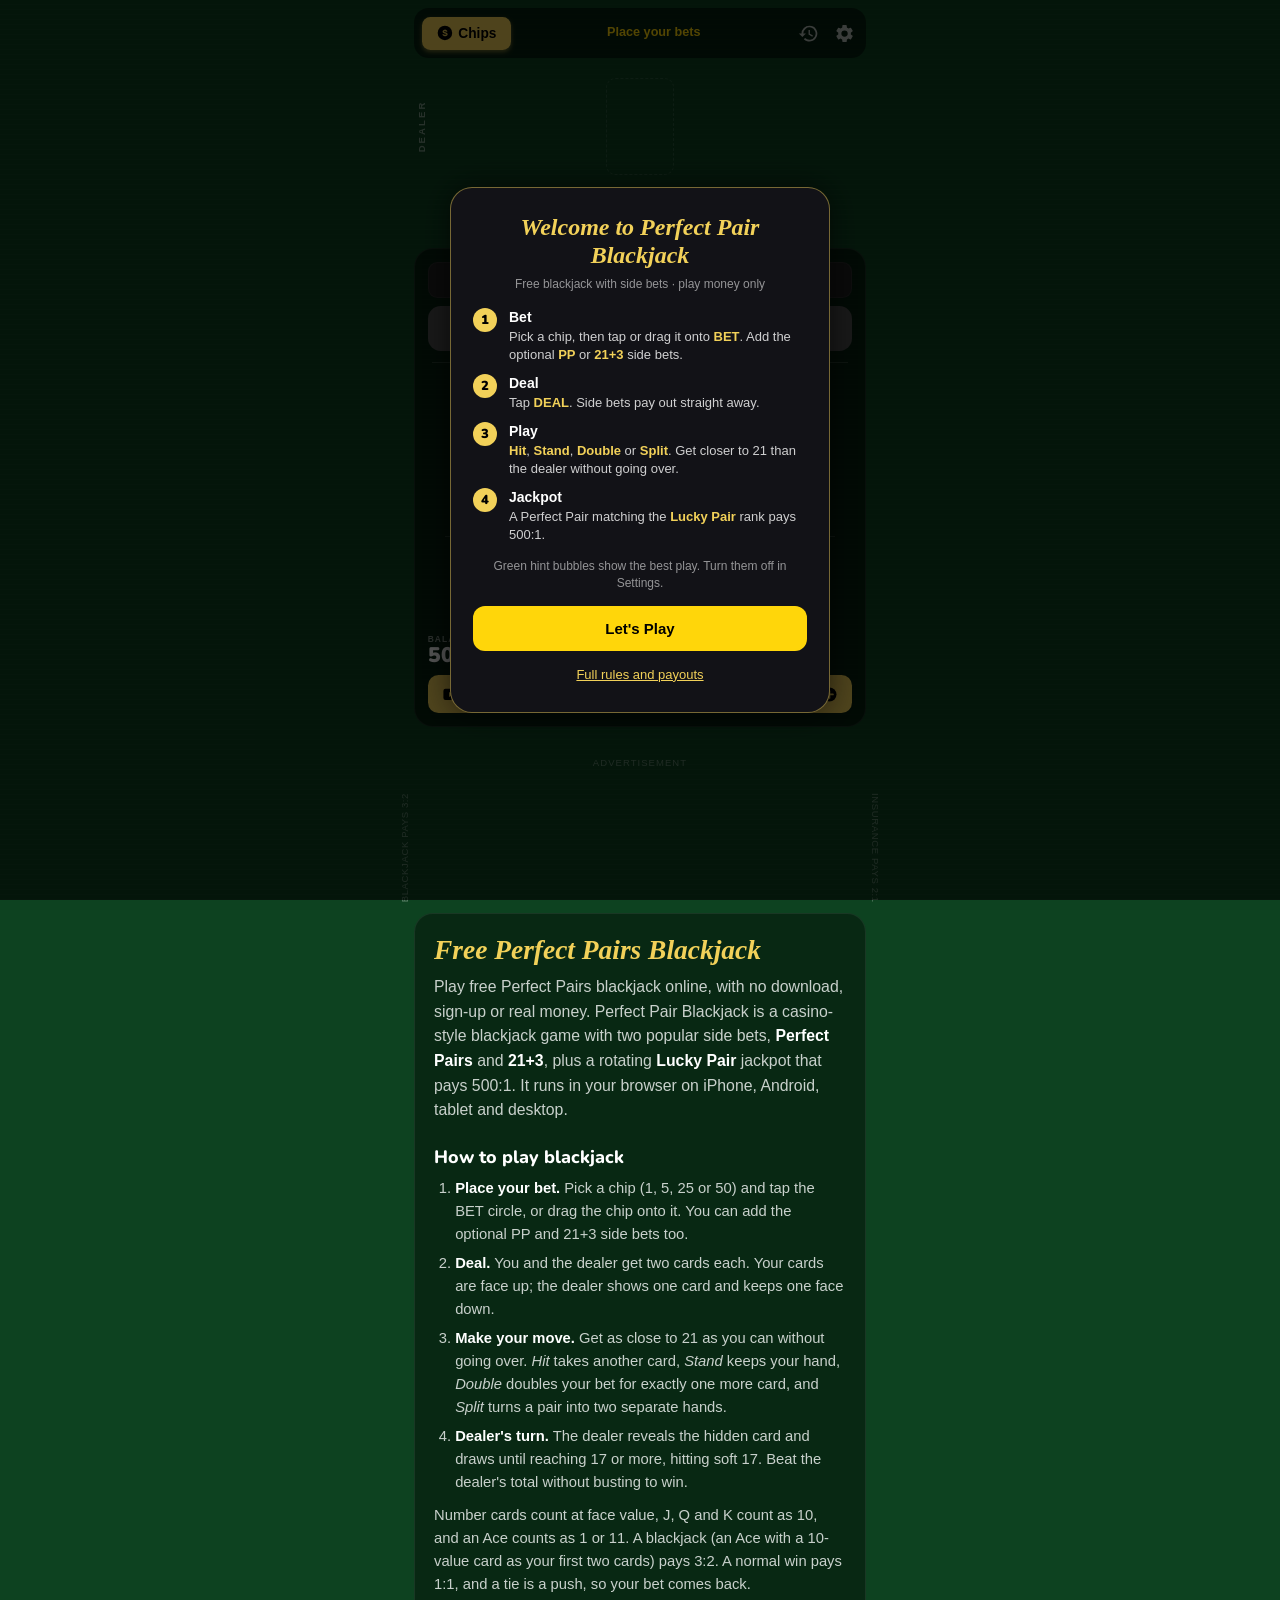
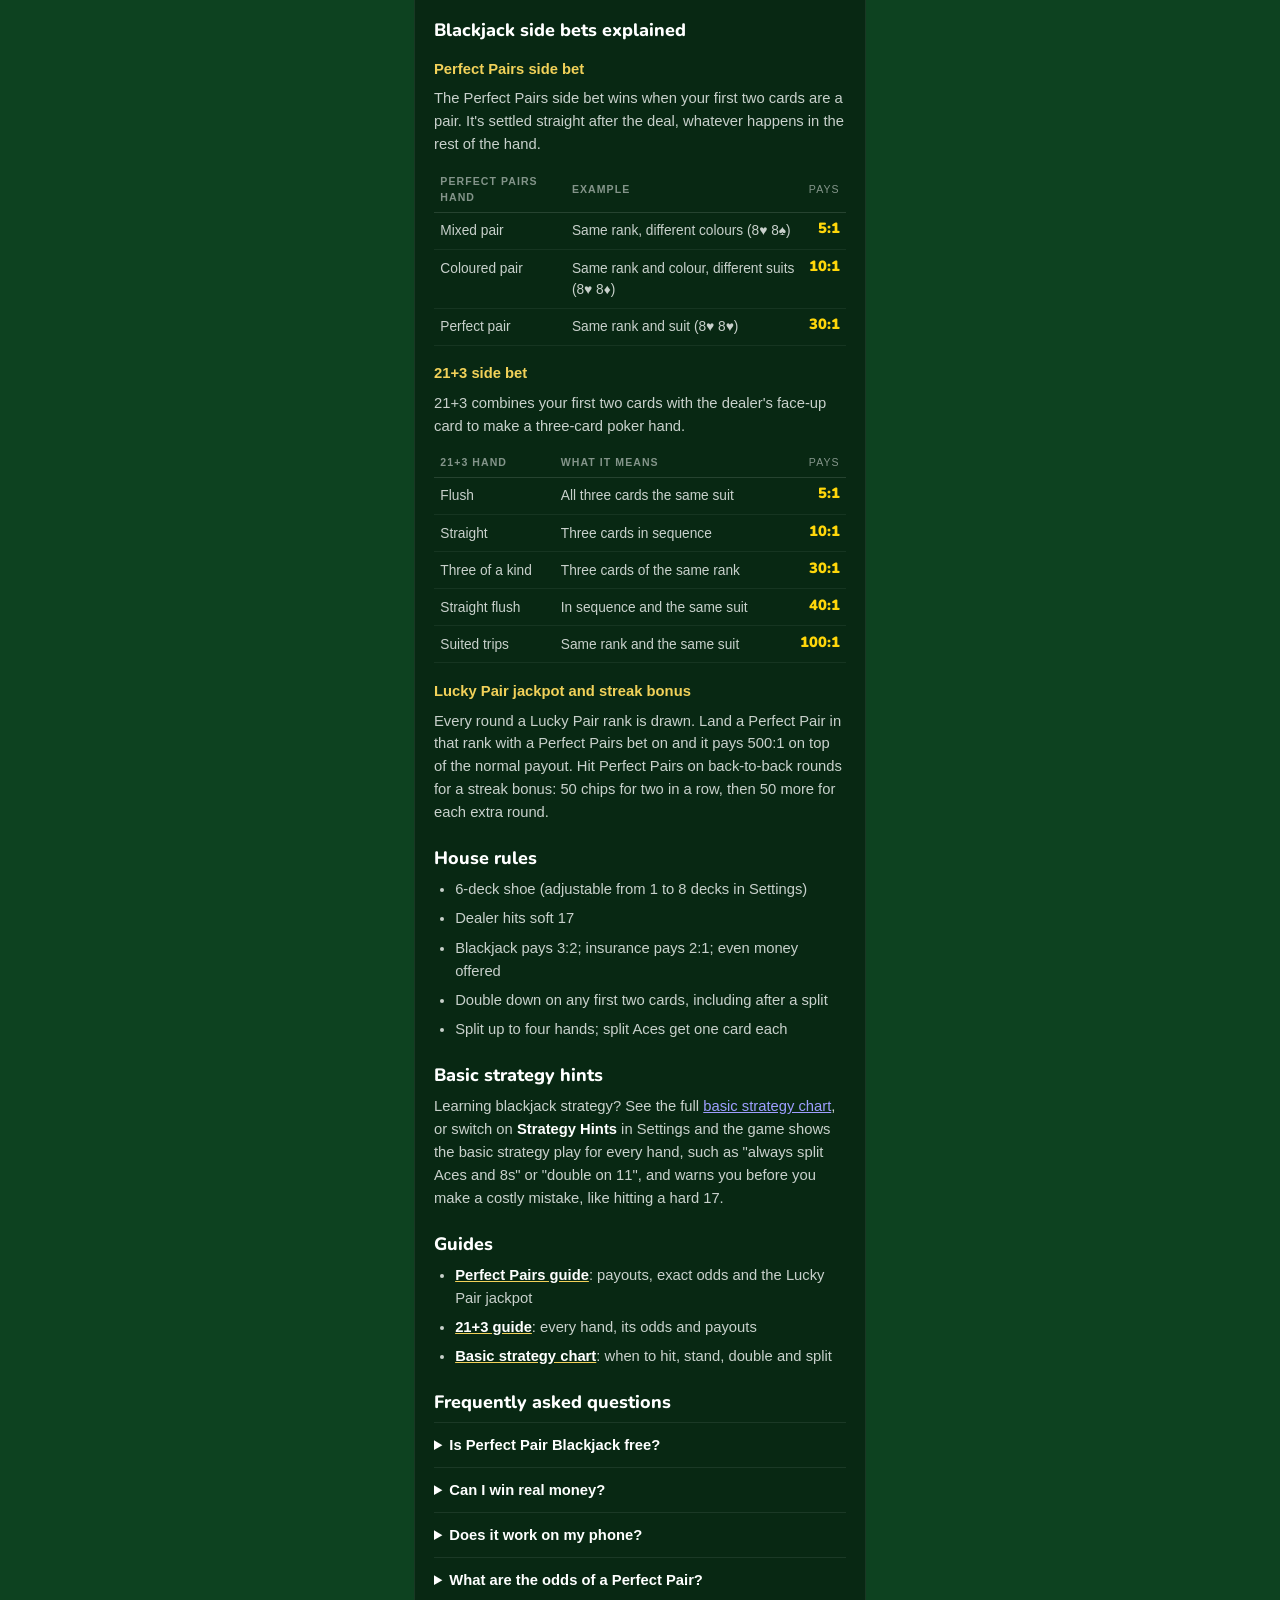
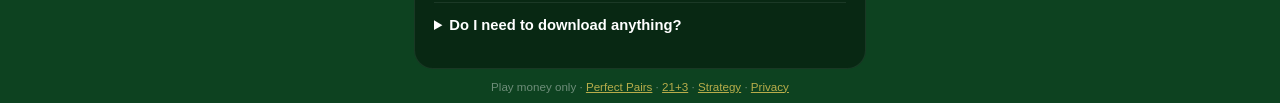
==== index.html @ f8c116d5 "v1.1.0: add Perfect Pairs, 21+3 and Basic Strategy guide pages; link them from the game; align strat" ====
<!doctype html>
<html lang="en-GB">
<head>
<meta charset="utf-8">
<meta name="viewport" content="width=device-width, initial-scale=1, viewport-fit=cover">
<meta name="description" content="Play free Perfect Pairs blackjack online with 21+3 side bets and a 500:1 Lucky Pair jackpot. No download or sign-up. Works on phone, tablet and desktop. Play money only.">
<!-- Google AdSense -->
<script async src="https://pagead2.googlesyndication.com/pagead/js/adsbygoogle.js?client=ca-pub-8138187958283309"
     crossorigin="anonymous"></script>
<link rel="canonical" href="https://ppblackjack.co.uk/">
<meta name="theme-color" content="#0d4220">
<link rel="icon" type="image/png" sizes="32x32" href="assets/AppIcon-32.png">
<link rel="icon" type="image/png" sizes="16x16" href="assets/AppIcon-16.png">
<link rel="apple-touch-icon" href="assets/AppIcon-180.png">
<link rel="manifest" href="manifest.webmanifest">
<meta name="apple-mobile-web-app-capable" content="yes">
<meta name="apple-mobile-web-app-status-bar-style" content="black-translucent">
<meta name="apple-mobile-web-app-title" content="Blackjack">
<meta property="og:type" content="website">
<meta property="og:title" content="Free Perfect Pairs Blackjack · Perfect Pair Blackjack">
<meta property="og:description" content="Free blackjack with Perfect Pairs and 21+3 side bets and a 500:1 Lucky Pair jackpot. Play money, no sign-up.">
<meta property="og:image" content="https://ppblackjack.co.uk/assets/share.jpg">
<meta property="og:url" content="https://ppblackjack.co.uk/">
<meta name="twitter:card" content="summary_large_image">
<style>:root{padding-top:env(safe-area-inset-top,0px);padding-bottom:env(safe-area-inset-bottom,0px);box-sizing:border-box}body{margin:0;font-size:14px}[hidden]{display:none!important}</style>
<script type="application/ld+json">
[
 {
  "@context": "https://schema.org",
  "@type": "VideoGame",
  "name": "Perfect Pair Blackjack",
  "url": "https://ppblackjack.co.uk/",
  "description": "Play free Perfect Pairs blackjack online with 21+3 side bets and a 500:1 Lucky Pair jackpot. No download or sign-up. Works on phone, tablet and desktop. Play money only.",
  "genre": [
   "Card game",
   "Casino",
   "Blackjack"
  ],
  "gamePlatform": [
   "Web browser"
  ],
  "applicationCategory": "Game",
  "operatingSystem": "Any",
  "inLanguage": "en-GB",
  "isAccessibleForFree": true,
  "offers": {
   "@type": "Offer",
   "price": "0",
   "priceCurrency": "GBP"
  },
  "author": {
   "@type": "Person",
   "name": "Geovan Inacay"
  },
  "image": "https://ppblackjack.co.uk/assets/share.jpg"
 },
 {
  "@context": "https://schema.org",
  "@type": "FAQPage",
  "mainEntity": [
   {
    "@type": "Question",
    "name": "Is Perfect Pair Blackjack free?",
    "acceptedAnswer": {
     "@type": "Answer",
     "text": "Yes. It's completely free to play. You play with chips that have no cash value, and if you run out you can get more by watching a short ad or with a free top-up."
    }
   },
   {
    "@type": "Question",
    "name": "Can I win real money?",
    "acceptedAnswer": {
     "@type": "Answer",
     "text": "No. This is a play-money game for fun and practice. There is no real-money gambling, no prizes and nothing to buy."
    }
   },
   {
    "@type": "Question",
    "name": "Does it work on my phone?",
    "acceptedAnswer": {
     "@type": "Answer",
     "text": "Yes. The game is built for phones first and scales to fit tablets and computers. On iPhone you can add it to your home screen from Safari's Share menu to play it like an app."
    }
   },
   {
    "@type": "Question",
    "name": "What are the odds of a Perfect Pair?",
    "acceptedAnswer": {
     "@type": "Answer",
     "text": "With a six-deck shoe, about 7% of starting hands are a pair of some kind, and about 1.6% (roughly 1 in 60) are a perfect pair of identical cards. That's why a perfect pair pays 30:1."
    }
   },
   {
    "@type": "Question",
    "name": "Do I need to download anything?",
    "acceptedAnswer": {
     "@type": "Answer",
     "text": "No. The game runs entirely in your web browser, with nothing to install and no account to create. Your chip balance and settings are saved in your browser, so they're still there when you come back."
    }
   }
  ]
 }
]
</script>
<title>Free Perfect Pairs Blackjack Online · 21+3 Side Bets | Perfect Pair Blackjack</title>
<meta name="claude:viewport-fit-sides" content="cover">
<link rel="preconnect" href="https://fonts.googleapis.com">
<link rel="preconnect" href="https://fonts.gstatic.com" crossorigin>
<link rel="stylesheet" href="https://fonts.googleapis.com/css2?family=Nunito:wght@600;700;800;900&display=swap">
<style>
/* Layout: one phone-width column on green felt — HUD, dealer, table centre, player hands, actions, bottom betting panel. Single dark casino look, ported from the SwiftUI app. */
:root{
  color-scheme: dark;
  --felt:#0d4220; --felt-line:rgba(255,255,255,.022);
  --gold:#bf9426; --gold-hi:#f2d159; --yellow:#ffd60a;
  --ink:#ffffff; --ink-2:rgba(255,255,255,.7); --ink-3:rgba(255,255,255,.45); --ink-4:rgba(255,255,255,.28);
  --panel:rgba(0,0,0,.52); --hud:rgba(0,0,0,.5); --sheet:#0f1f14; --modal:#121214;
  --win:#33cc33; --win-2:#1ab34d; --lose:#ff3b30; --push:#ff9500; --cyan:#32d1f0; --orange:#ff9500;
  --card-red:#d91a1a; --card-black:#141414;
  --font-ui: -apple-system, BlinkMacSystemFont, "Segoe UI", Roboto, "Helvetica Neue", Arial, sans-serif;
  --font-round: ui-rounded, "SF Pro Rounded", "Nunito", -apple-system, system-ui, sans-serif;
  --font-title: Georgia, "Times New Roman", serif;
}
html,body{height:100%}
body{background:var(--felt);color:var(--ink);font-family:var(--font-ui);overflow-x:hidden;-webkit-tap-highlight-color:transparent;user-select:none;-webkit-user-select:none}
body::before{content:"";position:fixed;inset:0;pointer-events:none;
  background:repeating-linear-gradient(to bottom,transparent 0 4.2px,var(--felt-line) 4.2px 5px)}
button{font:inherit;color:inherit;background:none;border:0;padding:0;cursor:pointer}
button:focus-visible,[tabindex]:focus-visible{outline:2px solid var(--gold-hi);outline-offset:2px}
svg{display:block}
.rotate-hint{display:none}
@media (orientation: landscape) and (max-height: 500px) and (pointer: coarse){
  .rotate-hint{display:flex;position:fixed;inset:0;z-index:90;align-items:center;justify-content:center;flex-direction:column;gap:12px;background:var(--felt);color:var(--gold-hi);font:800 18px/1.3 var(--font-round);text-align:center;padding:24px}
  .rotate-hint small{font:500 13px/1.4 var(--font-ui);color:rgba(255,255,255,.6)}
}
.no-anim *,.no-anim *::before,.no-anim *::after{transition-duration:0s!important;animation-duration:0s!important;animation-delay:0s!important}
@media (prefers-reduced-motion: reduce){*,*::before,*::after{animation-duration:.01ms!important;transition-duration:.01ms!important}}

#app{position:relative;max-width:460px;min-height:100%;width:100%;box-sizing:border-box;margin:0 auto;display:flex;flex-direction:column;
  padding-left:max(16px,env(safe-area-inset-left,0px));padding-right:max(16px,env(safe-area-inset-right,0px));padding-block:8px 10px;box-sizing:border-box}

/* table watermark + rule text */
.watermark{text-align:center;pointer-events:none;transition:opacity .25s}
@container (max-height: 74px){.watermark{opacity:0}}
.watermark .t1{font:italic 700 26px/1.1 var(--font-title);letter-spacing:1.5px;
  background:linear-gradient(90deg,rgba(191,148,38,.6),rgba(242,209,89,.45),rgba(191,148,38,.6));-webkit-background-clip:text;background-clip:text;color:transparent}
.watermark .t2{font-size:11px;font-weight:600;letter-spacing:5px;color:rgba(191,148,38,.38);margin-top:3px}
.ruletext{position:absolute;top:24%;writing-mode:vertical-rl;font-size:9px;font-weight:300;letter-spacing:.6px;color:rgba(255,255,255,.35);white-space:nowrap;pointer-events:none;z-index:0}
.ruletext.l{left:2px;transform:rotate(180deg)}
.ruletext.r{right:2px}
.layer{position:relative;z-index:1}

/* HUD */
.hud{display:flex;align-items:center;gap:8px;padding:8px;border-radius:14px;background:var(--hud)}
.chipsbtn{display:flex;align-items:center;gap:5px;font-size:13px;font-weight:700;color:#000;padding:8px 14px;border-radius:8px;background:var(--gold-hi);box-shadow:0 2px 4px rgba(242,209,89,.45)}
.hud .msg{flex:1;text-align:center;font-size:12px;font-weight:600;color:var(--yellow);line-height:1.25;max-height:2.5em;overflow:hidden}
.iconbtn{color:var(--ink-2);padding:2px}
.hud .icons{display:flex;gap:10px}

/* hands + cards */
.vlabel{width:14px;flex:none;display:flex;align-items:center;justify-content:center}
.vlabel span{display:block;transform:rotate(-90deg);font-size:9px;font-weight:700;letter-spacing:2px;color:var(--ink-3);white-space:nowrap}
.dealer{display:flex;align-items:center;gap:6px;margin-top:6px;min-height:118px}
#dealer{flex:1;min-width:0;display:flex;justify-content:center;margin-right:20px}
.placeholder{width:62px;height:90px;border-radius:9px;border:1.5px dashed rgba(255,255,255,.12)}
.handview{display:flex;flex-direction:column;align-items:center;gap:6px}
.cards{position:relative;transition:width .3s}
.card{position:absolute;top:0;animation:dealIn .6s cubic-bezier(.22,.7,.25,1) both;transition:left .3s}
/* cards fly in face-down from the shoe (top right), then turn over */
@keyframes dealIn{from{transform:translate(160px,var(--dy,-90px)) rotate(-14deg) scale(.72);opacity:0}60%{opacity:1}to{transform:none;opacity:1}}
.card .inner{position:relative;width:100%;height:100%;-webkit-transform-style:preserve-3d;transform-style:preserve-3d;transform:perspective(700px) rotateY(0deg)}
.card.up .inner{transform:perspective(700px) rotateY(180deg)}
.card.flipping .inner{animation:cardTurn .9s cubic-bezier(.45,.05,.35,1) both}
.card.flipping{z-index:50!important}
.card.nodeal{animation:none}
@keyframes cardTurn{0%{transform:perspective(700px) rotateY(0deg) scale(1) translateY(0)}18%{transform:perspective(700px) rotateY(0deg) scale(1.1) translateY(-8px)}55%{transform:perspective(700px) rotateY(95deg) scale(1.14) translateY(-10px)}85%{transform:perspective(700px) rotateY(180deg) scale(1.05) translateY(-3px)}100%{transform:perspective(700px) rotateY(180deg) scale(1) translateY(0)}}
.card.flipping .face{box-shadow:4px 10px 16px rgba(0,0,0,.45)}
.face{position:absolute;inset:0;border-radius:9px;backface-visibility:hidden;-webkit-backface-visibility:hidden;box-shadow:2px 3px 5px rgba(0,0,0,.35)}
.cback{background:linear-gradient(135deg,#8c1414,#590a0a);overflow:hidden}
.cback::before{content:"";position:absolute;inset:5px;border-radius:7px;border:1.5px solid rgba(255,255,255,.25);
  background-image:url("data:image/svg+xml,%3Csvg xmlns='http://www.w3.org/2000/svg' width='12' height='14'%3E%3Cpath d='M6 2l3 5-3 5-3-5z' fill='white' fill-opacity='.12'/%3E%3C/svg%3E")}
.cback::after{content:"♠";position:absolute;inset:0;display:flex;align-items:center;justify-content:center;color:rgba(255,255,255,.45);font-size:calc(var(--cw)*.36)}
.front{background:#fff;border:.8px solid #bfbfbf;transform:rotateY(180deg);box-sizing:border-box}
.front.red{color:var(--card-red)} .front.black{color:var(--card-black)}
.corner{position:absolute;display:flex;flex-direction:column;align-items:center;line-height:.95}
.corner.tl{left:5px;top:4px} .corner.br{right:5px;bottom:4px;transform:rotate(180deg)}
.corner .r{font:800 max(calc(var(--cw)*.26),10px)/1 var(--font-round)}
.corner .s{font-size:max(calc(var(--cw)*.19),8px)}
.pip{position:absolute;inset:0;display:flex;align-items:center;justify-content:center;font-size:max(calc(var(--cw)*.40),16px)}
.valpill{display:flex;align-items:center;gap:4px;padding:3px 8px;border-radius:99px;background:rgba(0,0,0,.45);border:1.5px solid transparent;min-height:18px}
.valpill.active{background:rgba(255,214,10,.25);border-color:rgba(255,214,10,.8)}
.valpill .v{font:800 14px/1 var(--font-round)} .valpill .v.bust{color:var(--lose)}
.valpill .soft{font-size:10px;color:rgba(255,255,255,.65)} .valpill .bj{font-size:11px;font-weight:900;color:var(--yellow)}
.badge{font:900 13px/1 var(--font-round);padding:4px 10px;border-radius:6px;color:#fff;animation:pop .3s ease-out both}
@keyframes pop{from{transform:scale(.4);opacity:0}to{transform:none;opacity:1}}
.badge.blackjack{background:var(--yellow);box-shadow:0 0 6px rgba(255,214,10,.6)}
.badge.win{background:var(--win);box-shadow:0 0 6px rgba(51,204,51,.6)}
.badge.push{background:var(--push);box-shadow:0 0 6px rgba(255,149,0,.6)}
.badge.lose,.badge.bust{background:var(--lose);box-shadow:0 0 6px rgba(255,59,48,.6)}
.badge.surrendered{background:#8e8e93}

.spacer{flex:1 1 12px;min-height:12px;container-type:size;display:flex;align-items:center;justify-content:center;overflow:hidden;position:relative;z-index:0}
body:not([data-phase=betting]) .tray,body:not([data-phase=betting]) .bonus{display:none}
.banner-wrap{display:flex;justify-content:center;min-height:0}
.banner{font-size:13px;font-weight:700;color:var(--yellow);padding:6px 14px;border-radius:99px;background:rgba(0,0,0,.6);border:1px solid rgba(255,214,10,.5);animation:pop .35s ease-out both;margin-bottom:4px;text-align:center}
.lucky{align-self:center;display:flex;align-items:center;gap:8px;padding:4px 10px;border-radius:10px;background:rgba(0,0,0,.35);margin:3px 0}
.lucky .lbl{font-size:9px;font-weight:700;letter-spacing:1.5px;color:rgba(255,255,255,.5)}
.lucky .box{width:40px;height:28px;border-radius:8px;background:rgba(0,0,0,.5);border:1.5px solid rgba(191,148,38,.7);display:flex;align-items:center;justify-content:center;font:900 16px/1 var(--font-round);color:var(--gold-hi);transition:filter .06s}
.lucky .box.spin{filter:blur(1.5px)}
.lucky .note{font-size:9px;color:rgba(255,255,255,.35)}
.lucky .spinicon{color:rgba(255,214,10,.6);animation:rot .5s linear infinite}
@keyframes rot{to{transform:rotate(360deg)}}

.players{display:flex;align-items:center;gap:6px;margin:2px 0;animation:fadeDown .25s ease-out both}
@keyframes fadeDown{from{opacity:0;transform:scale(.96)}to{opacity:1;transform:none}}
.phands{flex:1;min-width:0;height:140px;display:flex;align-items:flex-start;justify-content:center;gap:24px;overflow-x:auto;scrollbar-width:none}
.phands.many{justify-content:flex-start;gap:10px;padding:0 12px}
.phands::-webkit-scrollbar{display:none}
.phand{display:flex;flex-direction:column;align-items:center;gap:4px;flex:none}
.phand .hl{font-size:10px;font-weight:600;color:rgba(255,255,255,.5)} .phand .hl.on{color:var(--yellow)}

/* action buttons */
.actions{display:flex;flex-direction:column;align-items:center;gap:8px;margin:4px 0;animation:slideUp .22s ease-out both}
@keyframes slideUp{from{opacity:0;transform:translateY(16px)}to{opacity:1;transform:none}}
.row{display:flex;gap:8px;justify-content:center}
.abtn{font:900 14px/1 var(--font-round);color:#fff;min-width:78px;min-height:38px;padding:0 12px;border-radius:10px;
  background:linear-gradient(to bottom,color-mix(in srgb,var(--c) 90%,transparent),color-mix(in srgb,var(--c) 65%,transparent));
  box-shadow:0 3px 4px color-mix(in srgb,var(--c) 50%,transparent)}
.abtn:active{transform:translateY(1px)}
.hint{display:flex;align-items:center;gap:6px;padding:6px 12px;border-radius:99px;font-size:11px;font-weight:600;color:rgba(255,255,255,.9);
  background:color-mix(in srgb,var(--c) 12%,transparent);border:1px solid color-mix(in srgb,var(--c) 40%,transparent);animation:pop .2s ease-out both}
.hint svg{color:var(--c)}

/* bottom panel */
.panel{display:flex;flex-direction:column;gap:8px;padding:12px;border-radius:18px;background:var(--panel);border:1px solid rgba(255,255,255,.08)}
.divider{height:1px;background:rgba(255,255,255,.14);margin:0 4px}
.betctl{display:flex;gap:8px}
.cbtn{flex:1;font-size:12px;font-weight:700;padding:9px 0;border-radius:9px;color:#fff;background:color-mix(in srgb,var(--c) 28%,transparent);border:1.2px solid color-mix(in srgb,var(--c) 65%,transparent)}
.cbtn:disabled{color:rgba(255,255,255,.25);background:#1f1f1f;border-color:rgba(255,255,255,.06);cursor:default}
.deal{width:100%;font:900 17px/1 var(--font-round);color:#000;padding:13px 0;border-radius:12px;background:var(--yellow);box-shadow:0 4px 8px rgba(255,214,10,.5);margin-top:8px}
.deal:disabled{background:#4d4d4d;box-shadow:none;cursor:default}
.zones{display:flex;justify-content:center;gap:20px}
.zcol{display:flex;flex-direction:column;align-items:center;gap:8px}
.zone{position:relative;width:78px;height:78px;border-radius:50%;border:2px dashed rgba(255,255,255,.25);background:rgba(0,0,0,.18);display:flex;align-items:center;justify-content:center;box-sizing:border-box;transition:transform .15s,background .15s}
.zone.active{border-color:rgba(255,214,10,.9);background:rgba(255,214,10,.06)}
.zone .bt{font-size:11px;font-weight:700;color:rgba(255,255,255,.45);text-align:center;line-height:1.2}
.zone .bt small{display:block;font-size:8px;font-weight:400;color:rgba(255,255,255,.25)}
.zone .zinfo{position:absolute;top:6px;right:6px;color:rgba(255,255,255,.4)}
.drop-hover{transform:scale(1.08);background:rgba(255,214,10,.16)!important}
.sides{display:flex;gap:6px;width:140px}
.sidepill{flex:1;min-height:62px;display:flex;flex-direction:column;align-items:center;justify-content:center;gap:6px;border-radius:11px;border:1.5px solid rgba(255,255,255,.18);background:rgba(0,0,0,.3);box-sizing:border-box;transition:transform .15s,background .15s}
.sidepill.on{border-color:rgba(255,214,10,.7);background:rgba(255,214,10,.10)}
.sidepill .top{display:flex;align-items:center;gap:4px;font-size:14px;font-weight:900;color:rgba(255,255,255,.9)}
.sidepill .ib{color:rgba(255,255,255,.5);padding:2px}
.sidepill .tip{font-size:9px;color:rgba(255,255,255,.28)}
.readouts{display:flex;gap:8px;width:100%;min-width:150px}
.readout{position:relative;flex:1;min-height:64px;padding:6px 2px;box-sizing:border-box;display:flex;flex-direction:column;align-items:center;gap:2px;border-radius:10px;
  border:1.5px solid color-mix(in srgb,var(--rc) 45%,transparent);background:color-mix(in srgb,var(--c) 8%,transparent);transition:all .3s}
.readout.settled{border-width:2px;border-color:color-mix(in srgb,var(--rc) 85%,transparent);box-shadow:0 0 8px color-mix(in srgb,var(--rc) 35%,transparent);filter:saturate(.55)}
.readout.settled.w{background:rgba(52,199,89,.15)} .readout.settled.l{background:rgba(255,59,48,.12)}
.readout.settled::after{content:"";position:absolute;inset:0;border-radius:9px;background:rgba(0,0,0,.26);pointer-events:none}
.readout .rl{display:flex;align-items:center;gap:4px;font-size:10px;font-weight:900;color:var(--rc);max-width:100%;overflow:hidden}
.readout .rn{font-size:8px;font-weight:600;opacity:.85;white-space:nowrap;overflow:hidden;text-overflow:ellipsis}
.readout .net{font:900 20px/1 var(--font-round);animation:pop .35s ease-out both}
.readout .stake{font:600 11px/1 var(--font-round);color:color-mix(in srgb,var(--c) 70%,transparent)}
.readout .paid{position:absolute;top:4px;right:4px;font-size:7px;font-weight:900;color:rgba(255,255,255,.55);padding:2px 4px;border-radius:99px;background:rgba(255,255,255,.12);z-index:1}
.readout .ri{position:absolute;top:5px;left:5px;color:color-mix(in srgb,var(--c) 45%,transparent)}

/* chips */
.chip{--d:50px;position:relative;width:var(--d);height:var(--d);border-radius:50%;flex:none;
  background:radial-gradient(circle at 25% 25%,color-mix(in srgb,var(--cc) 90%,white),var(--cc) 70%);
  box-shadow:0 2px 0 var(--ce),0 2px 4px rgba(0,0,0,.25);display:flex;align-items:center;justify-content:center;
  font:900 calc(var(--d)*.27)/1 var(--font-round);color:var(--ct)}
.chip::before{content:"";position:absolute;inset:5%;border-radius:50%;
  background:repeating-conic-gradient(rgba(255,255,255,.6) 0 22.5deg,var(--cc) 22.5deg 45deg);
  -webkit-mask:radial-gradient(circle,transparent 61%,#000 62%);mask:radial-gradient(circle,transparent 61%,#000 62%)}
.chip::after{content:"";position:absolute;inset:16%;border-radius:50%;border:1px solid rgba(255,255,255,.15)}
.chip span{position:relative;z-index:1}
.c1{--cc:#e6e6e6;--ce:#666;--ct:#000} .c5{--cc:#c71a1a;--ce:#660d0d;--ct:#fff} .c25{--cc:#1a7a26;--ce:#0d4012;--ct:#fff} .c50{--cc:#1a4dcc;--ce:#0d2673;--ct:#fff}
.tray{display:flex;flex-direction:column;align-items:center;gap:6px}
.tray .chips{display:flex;gap:14px;justify-content:center}
.tslot{position:relative;width:58px;height:58px;display:flex;align-items:center;justify-content:center;border-radius:50%;touch-action:none;cursor:grab}
.tslot.sel{background:rgba(255,214,10,.18)}
.tray .seltxt{font-size:10px;color:rgba(255,255,255,.35)}
.ghost{position:fixed;left:0;top:0;pointer-events:none;z-index:999;transform:translate(-50%,-50%) scale(1.25);filter:drop-shadow(0 6px 12px rgba(0,0,0,.55))}
.stack{position:relative;display:flex;justify-content:center}
.stack .layer-chip{position:absolute;left:0;border-radius:50%;background:var(--cc)}
.stack .topchip{position:absolute;left:0;bottom:0}
.flyin{position:absolute;left:50%;top:50%;transform:translate(calc(-50% + 43px),calc(-50% + 8px));display:flex;flex-direction:column;align-items:center;gap:3px;animation:flyR .45s cubic-bezier(.3,1.4,.5,1) both;z-index:2;pointer-events:none}
@keyframes flyR{from{opacity:0;transform:translate(calc(-50% + 90px),calc(-50% + 8px))}}
.flyin .st{position:relative;width:27px;height:37px}
.flyin .st i{position:absolute;left:0;width:27px;height:27px;border-radius:50%;background:linear-gradient(135deg,#40d16b,#149438);border:1.5px solid rgba(255,255,255,.4);box-sizing:border-box;box-shadow:0 0 4px rgba(52,199,89,.55)}
.flyin b{font:900 11px/1 var(--font-round);color:#fff;text-shadow:0 0 2px rgba(0,0,0,.7)}
.sideflyin{position:absolute;top:-12px;right:-8px;display:flex;flex-direction:column;align-items:center;gap:2px;animation:flyT .4s cubic-bezier(.3,1.4,.5,1) both;z-index:3}
@keyframes flyT{from{opacity:0;transform:translateY(-20px)}}
.sideflyin .st{position:relative;width:21px;height:27px}
.sideflyin .st i{position:absolute;left:0;width:21px;height:21px;border-radius:50%;background:linear-gradient(135deg,rgba(255,149,0,.9),#cc610d);border:1px solid rgba(255,255,255,.35);box-sizing:border-box}
.sideflyin b{font:900 9px/1 var(--font-round);color:#fff;text-shadow:0 0 1px rgba(0,0,0,.7)}

.util{display:flex;align-items:center;gap:10px}
.stat{display:flex;flex-direction:column}
.stat .k{font-size:8px;font-weight:600;letter-spacing:1px;color:rgba(255,255,255,.5)}
.stat .n{font:900 20px/1.1 var(--font-round);font-variant-numeric:tabular-nums}
.streak{display:flex;align-items:center;gap:3px;padding:6px 10px;border-radius:8px;background:rgba(255,149,0,.15);color:var(--orange);font-size:12px;font-weight:900}
.bonus{display:flex;align-items:center;gap:8px;width:100%;padding:10px 14px;border-radius:10px;background:var(--gold-hi);color:#000;font-size:13px;font-weight:700;box-sizing:border-box}
.bonus .grow{flex:1;text-align:left}
.bonus:disabled{background:#383838;color:rgba(255,255,255,.4);cursor:default}
.seo{margin-top:36px;padding:20px 18px;border-radius:18px;background:rgba(0,0,0,.38);border:1px solid rgba(255,255,255,.07);color:rgba(255,255,255,.78);font-size:14px;line-height:1.55;user-select:text;-webkit-user-select:text}
.seo h1{margin:0 0 8px;font:italic 700 26px/1.15 var(--font-title);color:var(--gold-hi);text-wrap:balance}
.seo h2{margin:22px 0 8px;font:800 17px/1.25 var(--font-round);color:#fff}
.seo h3{margin:16px 0 6px;font-size:14px;font-weight:700;color:var(--gold-hi)}
.seo p{margin:0 0 10px} .seo strong{color:#fff}
.seo ol,.seo ul{margin:0 0 10px;padding-left:20px;display:flex;flex-direction:column;gap:6px}
.seo .lede{font-size:15px}
.seo table.pays{width:100%;border-collapse:collapse;margin:4px 0 8px;font-size:13px}
.seo .pays th{text-align:left;font-size:10px;letter-spacing:1px;text-transform:uppercase;color:rgba(255,255,255,.5);padding:6px 6px;border-bottom:1px solid rgba(255,255,255,.12)}
.seo .pays td{padding:7px 6px;border-bottom:1px solid rgba(255,255,255,.06);vertical-align:top}
.seo .pays td:last-child,.seo .pays th:last-child{text-align:right;white-space:nowrap;font:900 14px/1.2 var(--font-round);color:var(--yellow)}
.seo .pays th:last-child{font:inherit;font-size:10px;color:rgba(255,255,255,.5)}
.seo details{border-top:1px solid rgba(255,255,255,.08);padding:10px 0}
.seo summary{cursor:pointer;font-weight:700;color:#fff}
.seo details p{margin:8px 0 0}
.seo ul.guides a{color:var(--gold-hi)}
.sitefoot{margin-top:10px;text-align:center;font-size:11px;color:rgba(255,255,255,.4)}
.sitefoot a{color:rgba(242,209,89,.75)}
.privbtn{display:flex;align-items:center;justify-content:center;gap:8px;width:100%;box-sizing:border-box;padding:12px 14px;border-radius:11px;background:var(--gold-hi);color:#000;font-size:15px;font-weight:700;text-decoration:none}
.privbtn.sec{margin-top:10px;background:transparent;color:var(--gold-hi);border:1.5px solid rgba(242,209,89,.55)}
.adwrap{margin-top:28px;display:flex;flex-direction:column;align-items:center;gap:2px}
.adwrap .adlabel{font-size:9px;letter-spacing:1px;text-transform:uppercase;color:rgba(255,255,255,.35)}
.adwrap ins.adsbygoogle{display:block;width:100%;min-height:100px;background:transparent}
.adwrap:has(ins.adsbygoogle[data-ad-status="unfilled"]){display:none}
.pack.ad{border-color:rgba(242,209,89,.6);background:rgba(242,209,89,.08)}
.pack:disabled{opacity:.45;cursor:default}

/* overlays */
.scrim{position:fixed;inset:0;z-index:50;display:flex;align-items:center;justify-content:center;background:rgba(0,0,0,.68);animation:fade .2s ease-out both;padding:30px;box-sizing:border-box}
@keyframes fade{from{opacity:0}}
.dialog{background:#121217;border-radius:22px;padding:32px;display:flex;flex-direction:column;align-items:center;gap:20px;box-shadow:0 0 30px rgba(0,0,0,.6);text-align:center;max-width:380px;width:100%;box-sizing:border-box}
.dialog.warn{background:#1f1f24;border:1.5px solid rgba(255,149,0,.5);gap:18px;padding:30px}
.dialog h2{margin:0;font:900 22px/1.1 var(--font-round);color:var(--yellow)}
.dialog.warn h2{font-size:18px;color:#fff}
.dialog p{margin:0;font-size:15px;line-height:1.4;white-space:pre-line}
.dialog.warn p{font-size:14px;color:rgba(255,255,255,.85)}
.dialog .cost{font-size:17px;font-weight:700;color:rgba(255,255,255,.85)}
.dialog.intro{gap:12px;padding:26px 22px;text-align:left;align-items:stretch;border:1.5px solid rgba(242,209,89,.45)}
.dialog.intro h2{font:italic 700 24px/1.15 var(--font-title);color:var(--gold-hi);text-align:center}
.dialog.intro .sub{font-size:12px;color:rgba(255,255,255,.55);text-align:center;margin-top:-6px}
.dialog.intro ol{list-style:none;margin:4px 0 0;padding:0;display:flex;flex-direction:column;gap:10px;counter-reset:st}
.dialog.intro li{display:grid;grid-template-columns:26px 1fr;column-gap:10px;counter-increment:st;font-size:13px;line-height:1.4;color:rgba(255,255,255,.8)}
.dialog.intro li::before{content:counter(st);grid-row:1 / span 2;width:24px;height:24px;border-radius:50%;background:var(--gold-hi);color:#000;font:900 13px/24px var(--font-round);text-align:center}
.dialog.intro li b{color:#fff;font-size:14px} .dialog.intro em{font-style:normal;color:var(--gold-hi);font-weight:700}
.dialog.intro .tip{font-size:12px;color:rgba(255,255,255,.55);text-align:center;margin:2px 0}
.dialog.intro .pbtn{width:100%}
.introrules{font-size:13px;color:var(--gold-hi);text-decoration:underline;padding:4px;align-self:center}
.dialog .btns{display:flex;gap:16px;flex-wrap:wrap;justify-content:center}
.pbtn{font-size:15px;font-weight:700;padding:14px 24px;border-radius:12px;background:var(--yellow);color:#000}
.pbtn.orange{background:var(--orange)}
.obtn{font-size:15px;font-weight:700;padding:12px 22px;border-radius:12px;border:2px solid rgba(255,255,255,.5);color:#fff}
.evenbtn{font-size:14px;font-weight:900;padding:10px 20px;border-radius:10px;background:#268026;color:#fff}

.toast{position:fixed;z-index:40;display:flex;align-items:center;gap:10px;padding:12px 20px;border-radius:16px;background:rgba(0,0,0,.82);border:1.5px solid color-mix(in srgb,var(--c) 50%,transparent);box-shadow:0 4px 12px rgba(0,0,0,.4)}
.toast .t{font-size:14px;font-weight:700} .toast .s{font-size:11px;color:rgba(255,255,255,.6)}
.toast .big{font:900 17px/1.1 var(--font-round);color:var(--c)}
.toast svg{color:var(--c)}
.toast.result{top:34%;left:max(38px,calc(50% - 192px));animation:slideInL .3s ease-out both}
@keyframes slideInL{from{opacity:0;transform:translateX(-60px)}}
.toast.funds{top:calc(env(safe-area-inset-top,0px) + 70px);left:50%;transform:translateX(-50%);animation:slideInT .25s ease-out both;white-space:nowrap}
@keyframes slideInT{from{opacity:0;transform:translate(-50%,-30px)}}

.bigwin{position:fixed;inset:0;z-index:60;background:rgba(0,0,0,.85);display:flex;align-items:center;justify-content:center;overflow:hidden}
.bigwin .inner{display:flex;flex-direction:column;align-items:center;gap:20px;animation:bigIn .5s cubic-bezier(.3,1.5,.5,1) both}
@keyframes bigIn{from{transform:scale(.3);opacity:0}}
.bigwin .glow{position:relative;width:200px;height:160px;display:flex;flex-direction:column;align-items:center;justify-content:center}
.bigwin .glow::before{content:"";position:absolute;inset:0 20px;border-radius:50%;background:rgba(255,214,10,.2);filter:blur(20px)}
.bigwin .star{font-size:52px;position:relative} .bigwin .rk{font:900 44px/1 var(--font-round);color:var(--yellow);position:relative}
.bigwin h2{margin:0;font:900 32px/1 var(--font-round);color:var(--yellow);text-shadow:0 0 12px rgba(255,214,10,.8)}
.bigwin .amt{font:900 48px/1 var(--font-round);text-shadow:0 0 8px rgba(255,214,10,.6)}
.bigwin .sub{font-size:16px;font-weight:600;color:rgba(255,214,10,.75)}
.bigwin .claim{font:900 18px/1 var(--font-round);color:#000;padding:14px 44px;border-radius:14px;background:var(--yellow);box-shadow:0 4px 10px rgba(255,214,10,.6);margin-top:8px}
.spark{position:absolute;left:50%;top:50%;animation:sparkUp var(--dur) ease-out var(--del) forwards}
@keyframes sparkUp{to{transform:translate(var(--x),calc(var(--y) - var(--rise)));opacity:0}}

/* sheets */
.sheetwrap{position:fixed;inset:0;z-index:70;background:rgba(0,0,0,.5);display:flex;align-items:flex-end;justify-content:center;animation:fade .2s both}
.sheet{width:100%;max-width:520px;max-height:92%;background:var(--sheet);border-radius:16px 16px 0 0;display:flex;flex-direction:column;animation:sheetUp .28s cubic-bezier(.2,.9,.3,1) both;
  padding-bottom:env(safe-area-inset-bottom,0px)}
@keyframes sheetUp{from{transform:translateY(100%)}}
.sheet header{padding:14px max(20px,env(safe-area-inset-left,0px)) 6px}
.sheet .sback{all:unset;cursor:pointer;display:inline-flex;align-items:center;gap:4px;font-size:16px;font-weight:600;color:var(--sc,#fff)}
.sheet h1{margin:10px 0 0;font:800 30px/1.1 var(--font-ui);letter-spacing:-.3px}
.sheet .body > *{flex-shrink:0}
.sheet .body{flex:1 1 auto;min-height:0;overscroll-behavior:contain;overflow-y:auto;padding:14px max(20px,env(safe-area-inset-left,0px)) 24px;display:flex;flex-direction:column;gap:14px;user-select:text;-webkit-user-select:text}
.irow{display:flex;align-items:center;gap:8px;padding:6px 12px;border-radius:10px;background:rgba(255,255,255,.06)}
.irow .nm{font-size:15px;font-weight:700} .irow .ds{font-size:12px;color:rgba(255,255,255,.55);white-space:pre-line}
.irow .g{flex:1;min-width:0} .irow .py{font:900 17px/1 var(--font-round);color:var(--yellow)}
.irow.streakr{background:rgba(255,149,0,.08)} .irow.streakr .nm{color:var(--orange)} .irow.streakr svg{color:var(--orange)}
.irow.luckyr{background:rgba(255,214,10,.08);align-items:flex-start} .irow.luckyr .nm{color:var(--yellow)}
.sdiv{height:1px;background:rgba(255,255,255,.15)}
.note{font-size:11px;color:rgba(255,255,255,.45);text-align:center}
.sect{font-size:11px;font-weight:700;letter-spacing:1.5px;color:rgba(255,255,255,.4);margin:8px 4px -6px}
.group{border-radius:12px;background:rgba(255,255,255,.06);overflow:hidden}
.srow{display:flex;align-items:center;gap:12px;padding:12px 16px;min-height:28px}
.srow + .srow{border-top:1px solid rgba(255,255,255,.06)}
.srow .g{flex:1;min-width:0} .srow .nm{font-size:15px;font-weight:600} .srow .ds{font-size:11px;color:rgba(255,255,255,.45);margin-top:2px}
.toggle{position:relative;width:51px;height:31px;flex:none;appearance:none;-webkit-appearance:none;border-radius:99px;background:rgba(120,120,128,.32);cursor:pointer;transition:background .2s;margin:0}
.toggle::after{content:"";position:absolute;top:2px;left:2px;width:27px;height:27px;border-radius:50%;background:#fff;box-shadow:0 2px 4px rgba(0,0,0,.25);transition:transform .2s}
.toggle:checked{background:#33b34d} .toggle:checked::after{transform:translateX(20px)}
input[type=range]{width:120px;accent-color:var(--yellow)}
select{background:transparent;color:var(--yellow);border:0;font-size:15px;font-weight:600}
.how{display:flex;gap:12px;align-items:flex-start;padding:14px 16px}
.how + .how{border-top:1px solid rgba(255,255,255,.08)}
.how .ic{width:28px;flex:none;display:flex;justify-content:center;color:var(--c);font-size:20px}
.how .tt{font-size:14px;font-weight:700;margin-bottom:4px} .how .tx{font-size:12px;line-height:1.45;color:rgba(255,255,255,.6);white-space:pre-line}
.rule{display:flex;align-items:center;gap:6px;font-size:13px;color:rgba(255,255,255,.75);padding:2px 0}
.rule svg{color:#33b34d}
.hrow{display:flex;align-items:center;gap:8px;padding:10px 14px}
.hrow + .hrow{border-top:1px solid rgba(255,255,255,.06)}
.hrow .g{flex:1} .hrow .rn{font-size:14px;font-weight:700} .hrow .tags{display:flex;gap:8px;flex-wrap:wrap;font-size:10px;font-weight:600;margin:3px 0}
.hrow .tm{font-size:10px;color:rgba(255,255,255,.35)} .hrow .nt{font:900 18px/1 var(--font-round)}
.empty{display:flex;flex-direction:column;align-items:center;gap:12px;padding:60px 0;color:rgba(255,255,255,.45)}
.pack{display:flex;align-items:center;gap:14px;padding:14px 16px;border-radius:14px;background:rgba(255,255,255,.06);border:1px solid rgba(242,209,89,.25);text-align:left;width:100%;box-sizing:border-box}
.pack .g{flex:1} .pack .nm{font-size:16px;font-weight:800} .pack .ds{font-size:12px;color:rgba(255,255,255,.5)}
.pack .get{font-size:14px;font-weight:800;color:#000;background:var(--gold-hi);padding:8px 14px;border-radius:9px}
.storehead{text-align:center;padding:4px 0 6px}
.storehead .big{font:900 24px/1.1 var(--font-round);color:var(--gold-hi)} .storehead .s{font-size:13px;color:rgba(255,255,255,.55);margin-top:4px}
.kbd{font-size:11px;color:rgba(255,255,255,.5);line-height:1.6}
.kbd b{display:inline-block;min-width:18px;text-align:center;padding:0 5px;border-radius:5px;background:rgba(255,255,255,.1);color:#fff;font-weight:700;margin-right:4px}
</style>

</head>
<body>
<div id="app">
  <div class="ruletext l" aria-hidden="true">BLACKJACK PAYS 3:2</div>
  <div class="ruletext r" aria-hidden="true">INSURANCE PAYS 2:1</div>

  <div class="layer hud">
    <button class="chipsbtn" data-act="store"><svg width="15" height="15" viewBox="0 0 24 24"><circle cx="12" cy="12" r="11" fill="currentColor"/><text x="12" y="17" text-anchor="middle" font-size="15" font-weight="900" fill="#f2d159" font-family="Arial">$</text></svg>Chips</button>
    <div class="msg" id="msg" aria-live="polite"></div>
    <div class="icons">
      <button class="iconbtn" data-act="history" aria-label="Bet history"><svg width="20" height="20" viewBox="0 0 24 24" fill="currentColor"><path d="M13 3a9 9 0 0 0-9 9H1l4 4 4-4H6a7 7 0 1 1 2.05 4.95l-1.42 1.42A9 9 0 1 0 13 3zm-1 5v5l4.25 2.52.77-1.28-3.52-2.09V8z"/></svg></button>
      <button class="iconbtn" data-act="settings" aria-label="Settings"><svg width="20" height="20" viewBox="0 0 24 24" fill="currentColor"><path d="M19.14 12.94c.04-.3.06-.61.06-.94s-.02-.64-.07-.94l2.03-1.58a.49.49 0 0 0 .12-.61l-1.92-3.32a.49.49 0 0 0-.59-.22l-2.39.96c-.5-.38-1.03-.7-1.62-.94l-.36-2.54a.48.48 0 0 0-.48-.41h-3.84c-.24 0-.43.17-.47.41l-.36 2.54c-.59.24-1.13.57-1.62.94l-2.39-.96a.49.49 0 0 0-.59.22L2.74 8.87a.48.48 0 0 0 .12.61l2.03 1.58c-.05.3-.09.63-.09.94s.02.64.07.94l-2.03 1.58a.49.49 0 0 0-.12.61l1.92 3.32c.12.22.37.29.59.22l2.39-.96c.5.38 1.03.7 1.62.94l.36 2.54c.05.24.24.41.48.41h3.84c.24 0 .44-.17.47-.41l.36-2.54c.59-.24 1.13-.56 1.62-.94l2.39.96c.22.08.47 0 .59-.22l1.92-3.32a.49.49 0 0 0-.12-.61l-2.01-1.58zM12 15.6a3.6 3.6 0 1 1 0-7.2 3.6 3.6 0 0 1 0 7.2z"/></svg></button>
    </div>
  </div>

  <div class="layer dealer">
    <div class="vlabel"><span>DEALER</span></div>
    <div id="dealer"></div>
  </div>

  <div class="spacer"><div class="watermark" aria-hidden="true"><div class="t1">Perfect Pair</div><div class="t2">B L A C K J A C K</div></div></div>
  <div class="layer banner-wrap" id="banner"></div>
  <div class="layer lucky" id="lucky"></div>
  <div class="layer" id="players"></div>
  <div class="layer" id="actions"></div>

  <div class="layer panel">
    <div id="betting"></div>
    <div class="zones" id="zones"></div>
    <div class="divider" style="margin:0 16px"></div>
    <div class="tray">
      <div class="chips" id="tray"></div>
      <div class="seltxt" id="seltxt"></div>
    </div>
    <div class="util" id="util"></div>
    <button class="bonus" data-act="watch-ad" id="adbtn"><svg width="16" height="16" viewBox="0 0 24 24" fill="currentColor"><rect x="2" y="4" width="20" height="16" rx="3"/><path d="M10 8.5v7l6-3.5z" fill="#f2d159"/></svg><span class="grow" id="adlbl">Watch Ad · +500 Coins</span><svg width="16" height="16" viewBox="0 0 24 24"><circle cx="12" cy="12" r="10" fill="currentColor"/><path d="M12 7v10M7 12h10" stroke="#f2d159" stroke-width="2.4" stroke-linecap="round"/></svg></button>
  </div>
  <div class="layer adwrap" id="adwrap" hidden><span class="adlabel">Advertisement</span></div>
  <article class="layer seo" id="about-game">
    <h1>Free Perfect Pairs Blackjack</h1>
    <p class="lede">Play free Perfect Pairs blackjack online, with no download, sign-up or real money. Perfect Pair Blackjack is a casino-style blackjack game with two popular side bets, <strong>Perfect Pairs</strong> and <strong>21+3</strong>, plus a rotating <strong>Lucky Pair</strong> jackpot that pays 500:1. It runs in your browser on iPhone, Android, tablet and desktop.</p>

    <h2>How to play blackjack</h2>
    <ol>
      <li><strong>Place your bet.</strong> Pick a chip (1, 5, 25 or 50) and tap the BET circle, or drag the chip onto it. You can add the optional PP and 21+3 side bets too.</li>
      <li><strong>Deal.</strong> You and the dealer get two cards each. Your cards are face up; the dealer shows one card and keeps one face down.</li>
      <li><strong>Make your move.</strong> Get as close to 21 as you can without going over. <em>Hit</em> takes another card, <em>Stand</em> keeps your hand, <em>Double</em> doubles your bet for exactly one more card, and <em>Split</em> turns a pair into two separate hands.</li>
      <li><strong>Dealer's turn.</strong> The dealer reveals the hidden card and draws until reaching 17 or more, hitting soft 17. Beat the dealer's total without busting to win.</li>
    </ol>
    <p>Number cards count at face value, J, Q and K count as 10, and an Ace counts as 1 or 11. A blackjack (an Ace with a 10-value card as your first two cards) pays 3:2. A normal win pays 1:1, and a tie is a push, so your bet comes back.</p>

    <h2>Blackjack side bets explained</h2>
    <h3>Perfect Pairs side bet</h3>
    <p>The Perfect Pairs side bet wins when your first two cards are a pair. It's settled straight after the deal, whatever happens in the rest of the hand.</p>
    <table class="pays"><thead><tr><th>Perfect Pairs hand</th><th>Example</th><th>Pays</th></tr></thead><tbody>
      <tr><td>Mixed pair</td><td>Same rank, different colours (8♥ 8♠)</td><td>5:1</td></tr>
      <tr><td>Coloured pair</td><td>Same rank and colour, different suits (8♥ 8♦)</td><td>10:1</td></tr>
      <tr><td>Perfect pair</td><td>Same rank and suit (8♥ 8♥)</td><td>30:1</td></tr>
    </tbody></table>
    <h3>21+3 side bet</h3>
    <p>21+3 combines your first two cards with the dealer's face-up card to make a three-card poker hand.</p>
    <table class="pays"><thead><tr><th>21+3 hand</th><th>What it means</th><th>Pays</th></tr></thead><tbody>
      <tr><td>Flush</td><td>All three cards the same suit</td><td>5:1</td></tr>
      <tr><td>Straight</td><td>Three cards in sequence</td><td>10:1</td></tr>
      <tr><td>Three of a kind</td><td>Three cards of the same rank</td><td>30:1</td></tr>
      <tr><td>Straight flush</td><td>In sequence and the same suit</td><td>40:1</td></tr>
      <tr><td>Suited trips</td><td>Same rank and the same suit</td><td>100:1</td></tr>
    </tbody></table>
    <h3>Lucky Pair jackpot and streak bonus</h3>
    <p>Every round a Lucky Pair rank is drawn. Land a Perfect Pair in that rank with a Perfect Pairs bet on and it pays 500:1 on top of the normal payout. Hit Perfect Pairs on back-to-back rounds for a streak bonus: 50 chips for two in a row, then 50 more for each extra round.</p>

    <h2>House rules</h2>
    <ul class="rules">
      <li>6-deck shoe (adjustable from 1 to 8 decks in Settings)</li>
      <li>Dealer hits soft 17</li>
      <li>Blackjack pays 3:2; insurance pays 2:1; even money offered</li>
      <li>Double down on any first two cards, including after a split</li>
      <li>Split up to four hands; split Aces get one card each</li>
    </ul>

    <h2>Basic strategy hints</h2>
    <p>Learning blackjack strategy? See the full <a href="basic-strategy.html">basic strategy chart</a>, or switch on <strong>Strategy Hints</strong> in Settings and the game shows the basic strategy play for every hand, such as "always split Aces and 8s" or "double on 11", and warns you before you make a costly mistake, like hitting a hard 17.</p>

    <h2>Guides</h2>
    <ul class="guides">
      <li><a href="perfect-pairs.html"><strong>Perfect Pairs guide</strong></a>: payouts, exact odds and the Lucky Pair jackpot</li>
      <li><a href="21-plus-3.html"><strong>21+3 guide</strong></a>: every hand, its odds and payouts</li>
      <li><a href="basic-strategy.html"><strong>Basic strategy chart</strong></a>: when to hit, stand, double and split</li>
    </ul>

    <h2>Frequently asked questions</h2>
    <details><summary>Is Perfect Pair Blackjack free?</summary><p>Yes. It's completely free to play. You play with chips that have no cash value, and if you run out you can get more by watching a short ad or with a free top-up.</p></details>
    <details><summary>Can I win real money?</summary><p>No. This is a play-money game for fun and practice. There is no real-money gambling, no prizes and nothing to buy.</p></details>
    <details><summary>Does it work on my phone?</summary><p>Yes. The game is built for phones first and scales to fit tablets and computers. On iPhone you can add it to your home screen from Safari's Share menu to play it like an app.</p></details>
    <details><summary>What are the odds of a Perfect Pair?</summary><p>With a six-deck shoe, about 7% of starting hands are a pair of some kind, and about 1.6% (roughly 1 in 60) are a perfect pair of identical cards. That's why a perfect pair pays 30:1.</p></details>
    <details><summary>Do I need to download anything?</summary><p>No. The game runs entirely in your web browser, with nothing to install and no account to create. Your chip balance and settings are saved in your browser, so they're still there when you come back.</p></details>
  </article>
  <footer class="layer sitefoot">Play money only · <a href="perfect-pairs.html">Perfect Pairs</a> · <a href="21-plus-3.html">21+3</a> · <a href="basic-strategy.html">Strategy</a> · <a href="privacy.html">Privacy</a></footer>
</div>
<div class="rotate-hint" aria-hidden="true"><svg width="44" height="44" viewBox="0 0 24 24" fill="none" stroke="currentColor" stroke-width="1.8" stroke-linecap="round" stroke-linejoin="round"><rect x="7" y="2" width="10" height="20" rx="2"/><path d="M11 18h2"/></svg>Turn your phone upright<small>Perfect Pair Blackjack is made for portrait</small></div>
<div id="overlays"></div>
<div id="sheet"></div>

<script>
(() => {
'use strict';

/* ───────────────────────── storage (best effort) ───────────────────────── */
const store = {
  get(k, d) { try { const v = localStorage.getItem(k); return v === null ? d : JSON.parse(v); } catch (e) { return d; } },
  set(k, v) { try { localStorage.setItem(k, JSON.stringify(v)); } catch (e) {} }
};
const settings = {
  sound: store.get('bj.soundEnabled', true),
  hints: store.get('bj.strategyHints', true),
  dealSpeed: store.get('bj.dealSpeed', 0.35),
  anim: store.get('bj.showAnimations', true),
  decks: store.get('bj.deckCount', 6)
};
const saveSetting = (k, key, v) => { settings[k] = v; store.set(key, v); };

/* ───────────────────────── models ───────────────────────── */
const SUITS = [
  { k: 'hearts', sym: '♥', red: true }, { k: 'diamonds', sym: '♦', red: true },
  { k: 'clubs', sym: '♣', red: false }, { k: 'spades', sym: '♠', red: false }
];
// raw 2–14 (Ace high) like Rank.rawValue
const RANKS = [2,3,4,5,6,7,8,9,10,11,12,13,14];
const rankDisplay = r => ({11:'J',12:'Q',13:'K',14:'A'})[r] || String(r);
const rankValue = r => r === 14 ? 11 : Math.min(r, 10);
let uid = 0; const newId = () => 'x' + (++uid);

const mkCard = (suit, rank, faceUp = true) => ({ id: newId(), suit, rank, faceUp });

class Shoe {
  constructor(n) { this.deckCount = n; this.forced = []; this.reset(); }
  reset() {
    this.cards = [];
    for (let d = 0; d < this.deckCount; d++) for (let s = 0; s < 4; s++) for (const r of RANKS) this.cards.push(mkCard(s, r));
    for (let i = this.cards.length - 1; i > 0; i--) { const j = Math.floor(Math.random() * (i + 1)); [this.cards[i], this.cards[j]] = [this.cards[j], this.cards[i]]; }
  }
  deal(faceUp = true) {
    if (this.forced.length) { const f = this.forced.shift(); return mkCard(f[0], f[1], faceUp); }
    if (this.cards.length < 52) this.reset();
    const c = this.cards.pop(); c.faceUp = faceUp; c.id = newId(); return c;
  }
}

const newHand = (bet = 0) => ({ id: newId(), cards: [], bet, pp: 0, t21: 0, isDoubled: false, isSplit: false, hasActed: false, insurance: 0, insLost: 0, surrendered: false, isActive: false, lockedPP: 'none' });

function allValues(h) {
  let vals = [0];
  for (const c of h.cards) {
    const next = [];
    for (const v of vals) { if (c.rank === 14) { next.push(v + 1, v + 11); } else next.push(v + rankValue(c.rank)); }
    vals = next;
  }
  return vals;
}
function bestValue(h) { const a = allValues(h), ok = a.filter(v => v <= 21); return ok.length ? Math.max(...ok) : Math.min(...a); }
const isBust = h => bestValue(h) > 21;
const isBlackjack = h => h.cards.length === 2 && !h.isSplit && bestValue(h) === 21;
function isSoft(h) {
  const ok = allValues(h).filter(v => v <= 21); if (!ok.length) return false;
  const hard = h.cards.reduce((s, c) => s + (c.rank === 14 ? 1 : rankValue(c.rank)), 0);
  return Math.max(...ok) > hard;
}
const canSplit = h => h.cards.length === 2 && rankValue(h.cards[0].rank) === rankValue(h.cards[1].rank);
const canDouble = h => h.cards.length === 2 && !h.hasActed;

const PP_NAMES = { none: 'No Pair', mixed: 'Mixed Pair', coloured: 'Coloured Pair', perfect: 'Perfect Pair' };
const PP_MULT = { none: 0, mixed: 5, coloured: 10, perfect: 30 };
function ppResult(h) {
  if (h.cards.length < 2) return 'none';
  const [a, b] = h.cards; if (a.rank !== b.rank) return 'none';
  if (a.suit === b.suit) return 'perfect';
  if (SUITS[a.suit].red === SUITS[b.suit].red) return 'coloured';
  return 'mixed';
}
const T21 = { none: ['Nothing', 0], flush: ['Flush', 5], straight: ['Straight', 10], threeOfAKind: ['Three of a Kind', 30], straightFlush: ['Straight Flush', 40], suitedTrips: ['Suited Trips', 100] };
function evaluate21Plus3(c1, c2, d) {
  const cs = [c1, c2, d];
  const same = cs.every(c => c.suit === cs[0].suit);
  if (c1.rank === c2.rank && c2.rank === d.rank && same) return 'suitedTrips';
  if (c1.rank === c2.rank && c2.rank === d.rank) return 'threeOfAKind';
  const consec = v => { const s = [...v].sort((a, b) => a - b); return s[2] - s[1] === 1 && s[1] - s[0] === 1; };
  const straight = consec(cs.map(c => c.rank)) || consec(cs.map(c => c.rank === 14 ? 1 : c.rank));
  if (same && straight) return 'straightFlush';
  if (straight) return 'straight';
  if (same) return 'flush';
  return 'none';
}
const RESULT_TEXT = { blackjack: 'BLACKJACK!', win: 'WIN', push: 'PUSH', lose: 'LOSE', bust: 'BUST', surrendered: 'SURRENDER' };
const RESULT_COLOR = { blackjack: 'var(--yellow)', win: 'var(--win)', push: 'var(--push)', lose: 'var(--lose)', bust: 'var(--lose)', surrendered: '#8e8e93' };

/* ───────────────────────── sound (Web Audio, no assets) ───────────────────────── */
let actx = null;
function ac() {
  if (!actx) { try { actx = new (window.AudioContext || window.webkitAudioContext)(); } catch (e) { return null; } }
  if (actx.state === 'suspended') actx.resume().catch(() => {});
  return actx;
}
function tone(f, dur, type = 'sine', gain = .14, when = 0) {
  const a = ac(); if (!a) return; const t = a.currentTime + when;
  const o = a.createOscillator(), g = a.createGain(); o.type = type; o.frequency.setValueAtTime(f, t);
  g.gain.setValueAtTime(.0001, t); g.gain.exponentialRampToValueAtTime(gain, t + .006); g.gain.exponentialRampToValueAtTime(.0001, t + dur);
  o.connect(g).connect(a.destination); o.start(t); o.stop(t + dur + .03);
}
function noise(dur, when = 0, freq = 2600, gain = .25) {
  const a = ac(); if (!a) return; const t = a.currentTime + when;
  const buf = a.createBuffer(1, Math.ceil(a.sampleRate * dur), a.sampleRate), d = buf.getChannelData(0);
  for (let i = 0; i < d.length; i++) d[i] = (Math.random() * 2 - 1) * (1 - i / d.length);
  const s = a.createBufferSource(), f = a.createBiquadFilter(), g = a.createGain();
  s.buffer = buf; f.type = 'bandpass'; f.frequency.value = freq; f.Q.value = .8; g.gain.value = gain;
  s.connect(f).connect(g).connect(a.destination); s.start(t);
}
const tock = (w = 0) => { tone(760, .07, 'sine', .22, w); tone(1520, .03, 'triangle', .05, w); };
const chime = (f, w) => { tone(f, .5, 'sine', .12, w); tone(f * 2, .3, 'sine', .03, w); };
function play(ev) {
  if (!settings.sound || adPlaying) return;
  switch (ev) {
    case 'card': noise(.06, 0, 2800, .3); break;
    case 'chip': tock(); break;
    case 'win': tock(); chime(1318.5, .13); chime(1760, .26); break;
    case 'blackjack': tock(); chime(1760, .13); chime(2093, .26); break;
    case 'bigWin': [1046.5, 1318.5, 1568, 2093, 2637].forEach((f, i) => chime(f, i * .11)); break;
    case 'lose': tone(233, .28, 'square', .045); break;
    case 'push': tone(523, .13, 'sine', .11); break;
  }
}
const haptic = ms => { try { navigator.vibrate && navigator.vibrate(ms); } catch (e) {} };
const H = { light: 8, medium: 14, heavy: 28 };

/* ───────────────────────── game state ───────────────────────── */
const savedBal = store.get('bj.balance', 500);
const S = {
  phase: 'betting', hands: [newHand()], dealer: newHand(), balance: savedBal > 0 ? savedBal : 500,
  idx: 0, message: 'Place your bets', results: {}, playExtraHand: false, showInsurance: false,
  animating: false, dealerValueVisible: false,
  luckyRank: 14, luckyDisplay: 14, luckySpinning: false, ppStreak: 0,
  sideBetMessage: '', showSideBet: false, ppToast: null, t21Toast: null, ppSettled: 0, t21Settled: 0,
  resultToast: null, insufficient: false, notice: null, intro: !store.get('bj.seenIntro', false), warning: null, bigWin: null,
  history: [], round: 1, lastBets: [], lastHandCount: 1, chipHistory: [],
  selectedChip: 5, winChipIds: new Set(), ppWinChip: false, t21WinChip: false, sheet: null
};
let pendingAction = null;
let shoe = new Shoe(settings.decks);
const chipValues = [1, 5, 25, 50];
const sleep = ms => new Promise(r => setTimeout(r, ms));
const speed = ms => ms * (settings.dealSpeed / 0.35);   // deal-speed setting scales dealing pauses

const currentHand = () => S.hands[S.idx] || null;
const totalBet = () => S.hands.reduce((s, h) => s + h.bet + h.pp + h.t21, 0);
const canDeal = () => !S.animating && S.hands.some(h => h.bet > 0);
const dealerUp = () => S.dealer.cards.find(c => c.faceUp) || null;
const dealerShowsAce = () => dealerUp()?.rank === 14;

/* lucky pair */
let spinTimer = null;
function generateLuckyPair(animated = true) {
  const r = RANKS[Math.floor(Math.random() * RANKS.length)];
  S.luckyRank = r;
  if (!animated) { S.luckyDisplay = r; return; }
  S.luckySpinning = true; let n = 0; clearInterval(spinTimer);
  spinTimer = setInterval(() => {
    S.luckyDisplay = RANKS[Math.floor(Math.random() * RANKS.length)]; n++; renderLucky();
    if (n >= 18) {
      clearInterval(spinTimer);
      setTimeout(() => { S.luckyDisplay = r; renderLucky(); setTimeout(() => { S.luckySpinning = false; renderLucky(); }, 100); }, 150);
    }
  }, 70);
}

/* betting */
function addBet(type, value, i) {
  if (S.phase !== 'betting' || i >= S.hands.length) return;
  if (S.balance < value) return triggerInsufficient();
  S.balance -= value;
  S.hands[i][type] += value;
  S.chipHistory.push({ i, type, value });
  haptic(H.light); play('chip'); render();
}
const addChip = (v, i) => addBet('bet', v, i);
function clearAllBets(silent) {
  if (S.phase !== 'betting') return;
  for (const h of S.hands) { S.balance += h.bet + h.pp + h.t21; h.bet = h.pp = h.t21 = 0; }
  S.chipHistory = []; if (!silent) render();
}
function clearLastBet() {
  if (S.phase !== 'betting' || !S.chipHistory.length) return;
  const last = S.chipHistory.pop();
  if (last.i < S.hands.length) { S.balance += last.value; S.hands[last.i][last.type] = Math.max(0, S.hands[last.i][last.type] - last.value); }
  haptic(H.light); render();
}
const lastBetsTotal = () => S.lastBets.reduce((s, b) => s + b.bet + b.pp + b.t21, 0);
const canClearLast = () => S.phase === 'betting' && S.chipHistory.length > 0;
const canRebet = () => S.phase === 'betting' && S.lastBets.length > 0 && S.balance + totalBet() >= lastBetsTotal();
function rebet() {
  if (S.phase !== 'betting' || !S.lastBets.length) return;
  if (S.balance + totalBet() < lastBetsTotal()) return triggerInsufficient();
  clearAllBets(true);
  if (Math.max(S.lastHandCount, S.lastBets.length) === 2) { S.playExtraHand = true; if (S.hands.length < 2) S.hands.push(newHand()); }
  S.lastBets.forEach((b, i) => {
    if (i >= S.hands.length) return;
    for (const t of ['bet', 'pp', 't21']) if (b[t] > 0) { S.balance -= b[t]; S.hands[i][t] = b[t]; S.chipHistory.push({ i, type: t, value: b[t] }); }
  });
  haptic(H.medium); play('chip'); render();
}
const canDoubleBet = () => S.phase === 'betting' && totalBet() > 0 && S.balance >= totalBet();
function doubleBet() {
  if (S.phase !== 'betting') return;
  const extra = totalBet(); if (extra <= 0) return;
  if (S.balance < extra) return triggerInsufficient();
  S.balance -= extra;
  S.hands.forEach((h, i) => { for (const t of ['bet', 'pp', 't21']) if (h[t] > 0) { S.chipHistory.push({ i, type: t, value: h[t] }); h[t] *= 2; } });
  haptic(H.medium); play('chip'); render();
}
function addChips(n) { S.balance += n; haptic(H.heavy); play('win'); render(); }

/* basic strategy hint — ported 1:1 from GameViewModel.currentStrategyHint */
function strategyHint() {
  if (!settings.hints || S.phase !== 'playerTurn') return null;
  const hand = currentHand(), up = dealerUp();
  if (!hand || !up || isBust(hand) || isBlackjack(hand)) return null;
  const total = bestValue(hand), soft = isSoft(hand);
  const dealer = up.rank === 14 ? 11 : rankValue(up.rank);
  const weak = dealer <= 6; const dS = dealer === 11 ? 'A' : String(dealer);
  const G = (text, level = 'good') => ({ text, level });
  if (canSplit(hand)) {
    const r = hand.cards[0].rank;
    switch (r) {
      case 14: return G('Split — always split Aces');
      case 8: return G('Split — always split 8s');
      case 9: return (dealer === 7 || dealer >= 10) ? G(`Stand — 9s vs ${dS}`) : G(`Split — 9s vs ${dealer}`);
      case 7: return dealer <= 7 ? G(`Split — 7s vs ${dealer}`) : G(`Hit — 7s vs ${dS}`);
      case 6: return (dealer >= 2 && dealer <= 6) ? G(`Split — 6s vs ${dealer}`) : G(`Hit — 6s vs ${dS}`);
      case 4: if (dealer === 5 || dealer === 6) return G('Split vs 5-6, else Hit', 'caution'); break;
      case 3: return (dealer >= 2 && dealer <= 7) ? G(`Split — 3s vs ${dealer}`) : G(`Hit — 3s vs ${dS}`);
      case 2: return (dealer >= 2 && dealer <= 7) ? G(`Split — 2s vs ${dealer}`) : G(`Hit — 2s vs ${dS}`);
      case 10: case 11: case 12: case 13: return G('Stand — never split 10-value cards');
      case 5: return dealer <= 9 ? G('Double — never split 5s') : G(`Hit — never split 5s (vs ${dS})`);
    }
  }
  if (soft) {
    if (total === 19 && dealer === 6 && canDouble(hand)) return G('Double/Stand — soft 19 vs 6', 'caution');
    if (total >= 19) return G(`Stand — soft ${total}`);
    if (total === 18) {
      if (dealer <= 6) return G(`Double/Stand — soft 18 vs ${dealer}`, 'caution');
      if (dealer <= 8) return G(`Stand — soft 18 vs ${dealer}`);
      return G(`Hit — soft 18 vs ${dS}`, 'caution');
    }
    if (total === 17) return (dealer >= 3 && dealer <= 6) ? G(`Double — soft 17 vs ${dealer}`) : G('Hit — soft 17');
    if (canDouble(hand)) {
      if (total >= 15 && dealer >= 4 && dealer <= 6) return G(`Double — soft ${total} vs ${dealer}`);
      if (total >= 13 && dealer >= 5 && dealer <= 6) return G(`Double — soft ${total} vs ${dealer}`);
    }
    return G(`Hit — soft ${total}`);
  }
  if (total >= 17) return G(`Stand — never hit hard ${total}+`);
  if (total >= 13) return weak ? G(`Stand — dealer may bust (${dealer} up)`) : G(`Hit — dealer strong (${dS} up)`, 'caution');
  if (total === 12) return (dealer >= 4 && dealer <= 6) ? G(`Stand — dealer may bust (${dealer} up)`) : G(`Hit — hard 12 vs ${dS}`);
  if (total === 11) { if (canDouble(hand)) return G(dealer <= 10 ? 'Double — great spot!' : 'Double — hard 11 vs Ace'); return G('Hit — hard 11'); }
  if (total === 10) {
    if (canDouble(hand) && dealer <= 9) return G(`Double — hard 10 vs ${dealer}`);
    return dealer <= 9 ? G('Hit — hard 10') : G(`Hit — hard 10 vs ${dS}`, 'caution');
  }
  if (total === 9) return (canDouble(hand) && dealer >= 3 && dealer <= 6) ? G(`Double — hard 9 vs ${dealer}`) : G('Hit — hard 9');
  return G('Hit');
}

function requestHit() {
  const h = currentHand(); if (!h || S.phase !== 'playerTurn') return;
  const t = bestValue(h);
  if (settings.hints && !isSoft(h) && t >= 17) triggerWarning(`Hard ${t} — basic strategy says Stand.\nHit anyway?`, hit);
  else if (settings.hints && isSoft(h) && t >= 19) triggerWarning(`Soft ${t} — basic strategy says Stand.\nHit anyway?`, hit);
  else hit();
}
function requestSplit() {
  const h = currentHand(); if (!h || S.phase !== 'playerTurn') return;
  const r = h.cards[0]?.rank;
  if (settings.hints && r >= 10 && r <= 13) triggerWarning('Never split 10-value cards — you have 20.\nSplit anyway?', split);
  else split();
}
function triggerWarning(msg, fn) { S.warning = msg; pendingAction = fn; haptic(H.medium); render(); }
function confirmWarning() { const fn = pendingAction; pendingAction = null; S.warning = null; render(); fn && fn(); }
function dismissWarning() { pendingAction = null; S.warning = null; render(); }

/* deal */
async function deal() {
  if (!canDeal() || S.phase !== 'betting') return;
  S.lastBets = S.hands.map(h => ({ bet: h.bet, pp: h.pp, t21: h.t21 }));
  S.lastHandCount = S.hands.length;
  S.phase = 'dealing'; S.animating = true; S.results = {}; S.sideBetMessage = ''; S.showSideBet = false;
  S.dealerValueVisible = false; S.dealer = newHand();
  for (const h of S.hands) Object.assign(h, { cards: [], isDoubled: false, isSplit: false, hasActed: false, surrendered: false, insurance: 0, insLost: 0, isActive: false });
  render();
  const step = async (target, up) => { target.cards.push(shoe.deal(up)); play('card'); render(); await sleep(settings.anim ? speed(700) : speed(350)); };
  for (const h of S.hands) await step(h, true);
  await step(S.dealer, true);
  for (const h of S.hands) await step(h, true);
  await step(S.dealer, false);
  S.animating = false;
  await postDealChecks();
}
async function postDealChecks() {
  evaluateSideBetsEarly();
  if (dealerShowsAce()) { S.phase = 'insurance'; S.showInsurance = true; S.message = 'Dealer shows Ace — Insurance?'; render(); return; }
  if (rankValue(dealerUp()?.rank || 0) === 10 && bestValue(S.dealer) === 21) { await revealAndFinish(); return; }
  startPlayerTurn();
}

/* insurance */
function takeInsurance() {
  if (S.phase !== 'insurance') return;
  for (const h of S.hands) { const cost = Math.floor(h.bet / 2); if (S.balance >= cost) { S.balance -= cost; h.insurance = cost; } }
  S.showInsurance = false; render(); resolveInsurance();
}
function declineInsurance() { if (S.phase !== 'insurance') return; S.showInsurance = false; render(); resolveInsurance(); }
async function resolveInsurance() {
  if (bestValue(S.dealer) === 21) await revealAndFinish();
  else { for (const h of S.hands) { h.insLost = h.insurance; h.insurance = 0; } startPlayerTurn(); }
}

/* player turn */
function startPlayerTurn() { S.phase = 'playerTurn'; S.idx = 0; activate(); checkCurrent(); render(); }
function activate() { S.hands.forEach((h, i) => h.isActive = i === S.idx); }
function checkCurrent() {
  if (S.idx >= S.hands.length) { startDealerTurn(); return; }
  const h = S.hands[S.idx];
  if (h.hasActed) { advance(); return; }          // e.g. second hand of split Aces
  if (isBlackjack(h)) { S.message = 'Blackjack!'; h.hasActed = true; haptic(H.heavy); advance(); }
  else if (bestValue(h) === 21) { h.hasActed = true; advance(); }
  else S.message = `${S.hands.length > 1 ? `Hand ${S.idx + 1}: ` : ''}Your move (${bestValue(h)})`;
}
function hit() {
  const h = currentHand(); if (S.phase !== 'playerTurn' || !h || h.hasActed) return;
  h.cards.push(shoe.deal(true)); haptic(H.light); play('card');
  const v = bestValue(h);
  if (isBust(h)) { S.message = 'Bust!'; h.hasActed = true; haptic(H.heavy); advance(); }
  else if (v === 21) { h.hasActed = true; advance(); }
  else S.message = `Value: ${v}`;
  render();
}
function stand() { const h = currentHand(); if (S.phase !== 'playerTurn' || !h || h.hasActed) return; h.hasActed = true; haptic(H.medium); advance(); render(); }
function doubleDown() {
  const h = currentHand(); if (S.phase !== 'playerTurn' || !h || !canDouble(h)) return;
  if (S.balance < h.bet) return triggerInsufficient();
  S.balance -= h.bet; h.bet *= 2; h.isDoubled = true; h.cards.push(shoe.deal(true)); h.hasActed = true;
  haptic(H.medium); play('card');
  if (isBust(h)) { S.message = 'Double — Bust!'; haptic(H.heavy); }
  advance(); render();
}
function split() {
  const h = currentHand(); if (S.phase !== 'playerTurn' || !h || !canSplit(h) || S.hands.length >= 4) return;
  if (S.balance < h.bet) return triggerInsufficient();
  S.balance -= h.bet;
  const nh = newHand(h.bet); nh.isSplit = true; h.isSplit = true;
  nh.cards.push(h.cards.pop());
  h.cards.push(shoe.deal(true)); nh.cards.push(shoe.deal(true));
  S.hands.splice(S.idx + 1, 0, nh);
  haptic(H.medium); play('card'); activate();
  if (h.cards[0].rank === 14) { h.hasActed = true; nh.hasActed = true; advance(); }  // split Aces get one card each
  else checkCurrent();
  render();
}
function advance() {
  const next = S.idx + 1;
  if (next < S.hands.length) { S.idx = next; activate(); checkCurrent(); }
  else { S.hands.forEach(h => h.isActive = false); startDealerTurn(); }
}

/* dealer */
async function flipHole() {
  const c = S.dealer.cards.find(c => !c.faceUp);
  if (c) { await sleep(600); c.faceUp = true; play('card'); render(); await sleep(settings.anim ? 1000 : 600); S.dealerValueVisible = true; render(); }
}
async function revealAndFinish() { S.phase = 'dealerTurn'; render(); await flipHole(); await settleRound(); }
let dealerRunning = false;
async function startDealerTurn() {
  if (dealerRunning) return; dealerRunning = true;
  S.phase = 'dealerTurn'; S.message = "Dealer's turn…"; render();
  await flipHole();
  const needs = S.hands.some(h => !isBust(h) && !h.surrendered && !isBlackjack(h));
  if (needs) {
    while (bestValue(S.dealer) < 17 || (bestValue(S.dealer) === 17 && isSoft(S.dealer))) {
      await sleep(settings.anim ? speed(1100) : speed(650)); S.dealer.cards.push(shoe.deal(true)); play('card'); render();
    }
  }
  await sleep(400);
  dealerRunning = false;
  await settleRound();
}

/* settlement */
async function settleRound() {
  S.phase = 'results';
  const dBust = isBust(S.dealer), dBJ = isBlackjack(S.dealer), dVal = bestValue(S.dealer), up = dealerUp();
  const summaries = []; let returned = 0, placed = 0;
  for (const h of S.hands) {
    placed += h.bet + h.insurance + h.insLost;
    let result, payout = 0;
    if (h.surrendered) { result = 'surrendered'; payout = Math.floor(h.bet / 2); }
    else if (isBust(h)) result = 'bust';
    else if (isBlackjack(h) && !dBJ) { result = 'blackjack'; payout = h.bet + Math.floor(h.bet * 3 / 2); }
    else if (dBJ && !isBlackjack(h)) result = 'lose';
    else if (dBJ && isBlackjack(h)) { result = 'push'; payout = h.bet; }
    else if (dBust || bestValue(h) > dVal) { result = 'win'; payout = h.bet * 2; }
    else if (bestValue(h) === dVal) { result = 'push'; payout = h.bet; }
    else result = 'lose';
    if (dBJ && h.insurance > 0) payout += h.insurance * 3;   // insurance pays 2:1 (also makes Even Money work)
    S.balance += payout; returned += payout;
    S.results[h.id] = result;
    summaries.push({ bet: h.bet, result, payout });
  }
  const sb = settleSideBets(up);
  returned += sb.ppPayout + sb.ppStreakBonus + sb.t21Payout + sb.luckyPayout;
  placed += S.ppSettledTotal + S.t21SettledTotal;
  const net = returned - placed;
  S.history.unshift({ round: S.round, date: new Date(), summaries, pp: sb.ppResult, t21: sb.t21Result, lucky: sb.luckyHit, streak: S.ppStreak, net });
  if (S.history.length > 50) S.history.length = 50;
  render();
  setTimeout(() => {   // win-chip fly-ins, like the .onChange(of: phase) block in GameView
    if (S.phase !== 'results') return;
    S.hands.forEach(h => { const r = S.results[h.id]; if (r === 'win' || r === 'blackjack') S.winChipIds.add(h.id); });
    if ((S.ppToast?.net || 0) > 0) S.ppWinChip = true;
    if ((S.t21Toast?.net || 0) > 0) S.t21WinChip = true;
    render();
  }, 600);

  const vals = Object.values(S.results);
  const won = vals.filter(r => r === 'win' || r === 'blackjack').length;
  S.round++;
  if (sb.luckyHit) {
    S.message = 'LUCKY PAIR! Big Win!'; haptic(H.heavy); play('bigWin'); render();
    await sleep(400); S.bigWin = { amount: sb.luckyPayout, rank: S.luckyRank, sparks: sparkles() }; render();
    return;
  }
  if (vals.includes('blackjack')) { S.message = 'BLACKJACK!'; haptic(H.heavy); play('blackjack'); }
  else if (won > 0) {
    if (net > 0) { S.message = won > 1 ? `You won ${won} hands!` : 'You win!'; haptic(H.heavy); play('win'); }
    else if (net === 0) { S.message = 'Break even'; play('push'); }
    else { S.message = 'Better luck next time'; play('lose'); }
  } else if (vals.every(r => r === 'push')) { S.message = 'Push — bets returned'; play('push'); }
  else { S.message = 'Better luck next time'; play('lose'); }
  render();
  await sleep(500);
  S.resultToast = { msg: S.message, net }; render();
  await sleep(2000);
  S.resultToast = null; render();
  await sleep(350);
  newRound();
}

function settleSideBets(up) {
  let ppRes = 'none', ppPayout = 0, ppStreakBonus = 0, t21Res = 'none', t21Payout = 0, luckyHit = false, luckyPayout = 0;
  let ppStake = 0, t21Stake = 0, ppWin = 0, t21Win = 0;
  for (const h of S.hands) {
    if (h.cards.length < 2) continue;
    ppStake += h.pp; t21Stake += h.t21;
    if (h.pp > 0) {
      const r = h.lockedPP, m = PP_MULT[r];
      if (m > 0) { ppPayout += h.pp * (m + 1); ppRes = r; ppWin += h.pp; }   // already credited at deal time
      if (r === 'perfect' && h.cards[0]?.rank === S.luckyRank) { const w = h.pp * 501; luckyPayout += w; S.balance += w; luckyHit = true; }
    }
    if (h.t21 > 0 && up) {
      const r = h.t21Locked || 'none', m = T21[r][1];
      if (m > 0) { t21Payout += h.t21 * (m + 1); t21Res = r; t21Win += h.t21; }
    }
  }
  S.ppSettledTotal = ppStake; S.t21SettledTotal = t21Stake;
  for (const h of S.hands) { h.pp = 0; h.t21 = 0; }
  const ppLoss = ppStake - ppWin, t21Loss = t21Stake - t21Win;
  if (ppLoss > 0 && !S.ppToast) { S.ppSettled = ppLoss; S.ppToast = { id: newId(), net: -ppLoss, name: 'No Pair' }; }
  if (t21Loss > 0 && !S.t21Toast) { S.t21Settled = t21Loss; S.t21Toast = { id: newId(), net: -t21Loss, name: 'No Win' }; }
  if (ppRes === 'perfect') {
    S.ppStreak++;
    if (S.ppStreak >= 2) { ppStreakBonus = 50 * (S.ppStreak - 1); S.balance += ppStreakBonus; }
  } else S.ppStreak = 0;
  if (luckyHit) { S.sideBetMessage = '🌟 LUCKY PAIR!'; S.showSideBet = true; }
  return { ppResult: ppRes, ppPayout, ppStreakBonus, t21Result: t21Res, t21Payout, luckyHit, luckyPayout };
}

function evaluateSideBetsEarly() {
  const up = dealerUp(); if (!up) return;
  const msgs = []; let ppWin = 0, ppStake = 0, ppFirst = 'none', tWin = 0, tStake = 0, tFirst = 'none';
  for (const h of S.hands) {
    if (h.cards.length < 2) continue;
    const pp = ppResult(h); h.lockedPP = pp;
    if (h.pp > 0 && pp !== 'none') {
      const m = PP_MULT[pp]; S.balance += h.pp * (m + 1); ppWin += h.pp * m; ppStake += h.pp;
      if (ppFirst === 'none') ppFirst = pp; msgs.push(`🃏 ${PP_NAMES[pp]}! +${h.pp * m}`);
    }
    const t = evaluate21Plus3(h.cards[0], h.cards[1], up); h.t21Locked = t;
    if (h.t21 > 0 && t !== 'none') {
      const m = T21[t][1]; S.balance += h.t21 * (m + 1); tWin += h.t21 * m; tStake += h.t21;
      if (tFirst === 'none') tFirst = t; msgs.push(`🎲 21+3: ${T21[t][0]}! +${h.t21 * m}`);
    }
  }
  if (ppWin > 0) { S.ppSettled = ppStake; S.ppToast = { id: newId(), net: ppWin, name: PP_NAMES[ppFirst] }; }
  if (tWin > 0) { S.t21Settled = tStake; S.t21Toast = { id: newId(), net: tWin, name: T21[tFirst][0] }; }
  if (msgs.length) { S.sideBetMessage = msgs.join('  ·  '); S.showSideBet = true; }
  render();
}

function newRound() {
  S.chipHistory = []; S.resultToast = null; S.bigWin = null; S.phase = 'betting'; S.dealer = newHand(); S.results = {};
  S.showInsurance = false; S.showSideBet = false; S.sideBetMessage = ''; S.dealerValueVisible = false; S.idx = 0;
  S.ppToast = null; S.ppSettled = 0; S.t21Toast = null; S.t21Settled = 0;
  S.winChipIds = new Set(); S.ppWinChip = false; S.t21WinChip = false;
  S.hands = Array.from({ length: S.playExtraHand ? 2 : 1 }, () => newHand());
  S.message = 'Place your bets';
  generateLuckyPair(true);
  render();
}

function sparkles() {
  let sp = '';
  for (let i = 0; i < 20; i++) {
    const c = ['#ffd60a', '#fff', '#ff9500', '#ffd933'][i % 4], sz = (10 + Math.random() * 14).toFixed(0);
    const x = (Math.random() * 320 - 160).toFixed(0), y = (Math.random() * 200 - 100).toFixed(0);
    sp += `<span class="spark" style="width:${sz}px;height:${sz}px;margin:-${sz / 2}px;color:${c};transform:translate(${x}px,${y}px);--x:${x}px;--y:${y}px;--rise:${(80 + Math.random() * 80).toFixed(0)}px;--dur:${(.8 + Math.random() * .8).toFixed(2)}s;--del:${(Math.random() * .4).toFixed(2)}s">${ICON_SPARK}</span>`;
  }
  return sp;
}
/* ───────── rewarded ads (Google H5 Games Ads / Ad Placement API) ─────────
   Paste your AdSense publisher ID below once your site is approved, e.g. 'ca-pub-1234567890123456'.
   Leave AD_TEST true while testing (Google serves test ads); set it to false to earn. */
const ADSENSE_CLIENT = 'ca-pub-8138187958283309';
const AD_TEST = true;
const AD_REWARD = 500;
// Banner under the table: create a "Display ad" unit in AdSense and paste its data-ad-slot number here, e.g. '1234567890'.
const ADSENSE_BANNER_SLOT = '1229213300';
const BANNER_TEST = false;   // real ads in the banner (never click your own ads)
let adBusy = false, adPlaying = false, noticeTimer = null;
function notice(t, sub) { S.notice = { t, s: sub }; render(); clearTimeout(noticeTimer); noticeTimer = setTimeout(() => { S.notice = null; render(); }, 2600); }
function loadAds() {
  if (!ADSENSE_CLIENT) return;
  window.adsbygoogle = window.adsbygoogle || [];
  window.adBreak = window.adConfig = o => window.adsbygoogle.push(o);
  const existing = document.querySelector('script[src*="adsbygoogle.js"]');   // site-verification tag already in <head>
  if (existing) { if (AD_TEST) existing.setAttribute('data-adbreak-test', 'on'); }
  else {
  const sc = document.createElement('script');
  sc.async = true; sc.crossOrigin = 'anonymous';
  sc.src = 'https://pagead2.googlesyndication.com/pagead/js/adsbygoogle.js?client=' + encodeURIComponent(ADSENSE_CLIENT);
  sc.setAttribute('data-ad-client', ADSENSE_CLIENT);
  if (AD_TEST) sc.setAttribute('data-adbreak-test', 'on');
  document.head.appendChild(sc);
  }
  window.adConfig({ preloadAdBreaks: 'on', sound: 'on' });
  if (ADSENSE_BANNER_SLOT) {
    const wrap = $('adwrap'), ins = document.createElement('ins');
    ins.className = 'adsbygoogle'; ins.style.display = 'block';
    ins.setAttribute('data-ad-client', ADSENSE_CLIENT);
    ins.setAttribute('data-ad-slot', ADSENSE_BANNER_SLOT);
    ins.setAttribute('data-ad-format', 'auto');
    ins.setAttribute('data-full-width-responsive', 'true');
    if (BANNER_TEST) ins.setAttribute('data-adtest', 'on');
    wrap.appendChild(ins); wrap.hidden = false;
    try { window.adsbygoogle.push({}); } catch (e) {}
    // ad blocked or script failed: Google sets adsbygoogle.loaded once its script runs
    setTimeout(() => { if (!window.adsbygoogle || window.adsbygoogle.loaded !== true) wrap.hidden = true; }, 6000);
  }
}
function watchAd() {
  if (adBusy) return;
  if (!window.adBreak) return notice('Ads aren’t switched on yet', 'Check back soon for bonus coins');
  adBusy = true; let offered = false, finished = false; render();
  // ad blockers stop Google's script from ever answering; give up after 8s so the button doesn't hang
  const guard = setTimeout(() => { if (!finished && !adPlaying) { finished = true; adBusy = false; notice('No ad available right now', 'Try again in a minute'); render(); } }, 8000);
  window.adBreak({
    type: 'reward', name: 'bonus_coins',
    beforeAd() { adPlaying = true; },
    afterAd() { adPlaying = false; },
    beforeReward(showAdFn) { offered = true; showAdFn(); },   // the player already tapped "Watch Ad"
    adDismissed() { notice('Ad closed early', 'Watch to the end to get the coins'); },
    adViewed() { addChips(AD_REWARD); notice(`+${AD_REWARD} coins added`, 'Thanks for watching'); },
    adBreakDone(info) {
      clearTimeout(guard); if (finished) return; finished = true;
      adBusy = false; adPlaying = false;
      if (!offered) notice('No ad available right now', 'Try again in a minute');
      render();
    }
  });
}
// Re-open Google's consent message (Funding Choices) so players can change their ad/cookie choice
function openCookieSettings() {
  const fc = window.googlefc;
  if (!ADSENSE_CLIENT || !fc) return notice('Cookie settings aren\u2019t available yet', 'They appear once ads are switched on');
  fc.callbackQueue = fc.callbackQueue || [];
  fc.callbackQueue.push({ CONSENT_API_READY: () => { S.sheet = null; render(); fc.showRevocationMessage(); } });
}
let fundsTimer = null;
function triggerInsufficient() {
  if (S.insufficient) return; haptic(H.medium); S.insufficient = true; render();
  clearTimeout(fundsTimer); fundsTimer = setTimeout(() => { S.insufficient = false; render(); }, 1500);
}

/* ───────────────────────── view helpers ───────────────────────── */
const $ = id => document.getElementById(id);
const ICON_SPARK = `<svg viewBox="0 0 24 24" width="100%" height="100%" fill="currentColor"><path d="M12 1l2.4 8.6L23 12l-8.6 2.4L12 23l-2.4-8.6L1 12l8.6-2.4z"/></svg>`;
const setHTML = (el, html) => { if (el._h !== html) { el.innerHTML = html; el._h = html; } };
const esc = s => String(s).replace(/[&<>"]/g, c => ({ '&': '&amp;', '<': '&lt;', '>': '&gt;', '"': '&quot;' })[c]);
const signed = n => n > 0 ? `+${n}` : n === 0 ? '±0' : `${n}`;

const ICON = {
  info: (s = 11) => `<svg width="${s}" height="${s}" viewBox="0 0 24 24"><circle cx="12" cy="12" r="9.5" fill="none" stroke="currentColor" stroke-width="2"/><path d="M12 11v6M12 7.3v.2" stroke="currentColor" stroke-width="2.4" stroke-linecap="round"/></svg>`,
  check: (s = 12) => `<svg width="${s}" height="${s}" viewBox="0 0 24 24"><circle cx="12" cy="12" r="11" fill="currentColor"/><path d="M7 12.5l3.2 3.2L17 9" fill="none" stroke="rgba(0,0,0,.7)" stroke-width="2.4" stroke-linecap="round" stroke-linejoin="round"/></svg>`,
  xc: (s = 20) => `<svg width="${s}" height="${s}" viewBox="0 0 24 24"><circle cx="12" cy="12" r="11" fill="currentColor"/><path d="M8 8l8 8M16 8l-8 8" stroke="rgba(0,0,0,.7)" stroke-width="2.4" stroke-linecap="round"/></svg>`,
  eq: (s = 20) => `<svg width="${s}" height="${s}" viewBox="0 0 24 24"><circle cx="12" cy="12" r="11" fill="currentColor"/><path d="M7.5 10h9M7.5 14h9" stroke="rgba(0,0,0,.7)" stroke-width="2.4" stroke-linecap="round"/></svg>`,
  excl: (s = 20) => `<svg width="${s}" height="${s}" viewBox="0 0 24 24"><circle cx="12" cy="12" r="11" fill="currentColor"/><path d="M12 6.5v7M12 17v.3" stroke="rgba(0,0,0,.75)" stroke-width="2.6" stroke-linecap="round"/></svg>`,
  warn: (s = 36) => `<svg width="${s}" height="${s}" viewBox="0 0 24 24"><path d="M12 2.5L23 21.5H1z" fill="currentColor" stroke="currentColor" stroke-width="1.5" stroke-linejoin="round"/><path d="M12 9v6M12 18v.3" stroke="rgba(0,0,0,.75)" stroke-width="2.4" stroke-linecap="round"/></svg>`,
  bulb: (s = 11) => `<svg width="${s}" height="${s}" viewBox="0 0 24 24" fill="currentColor"><path d="M12 2a7 7 0 0 0-4 12.7V17h8v-2.3A7 7 0 0 0 12 2zM9 19h6v1.5a1.5 1.5 0 0 1-1.5 1.5h-3A1.5 1.5 0 0 1 9 20.5z"/></svg>`,
  flame: (s = 12) => `<svg width="${s}" height="${s}" viewBox="0 0 24 24" fill="currentColor"><path d="M12 1.5c1.2 4.3-3.5 5.8-3.5 10a3.5 3.5 0 0 0 7 0c0-1.2-.5-2.3-1.1-3.3 2.4 1.2 4.6 4 4.6 7.3A7 7 0 0 1 5 15.6C5 9 11 7.2 12 1.5z"/></svg>`,
  spin: (s = 12) => `<svg class="spinicon" width="${s}" height="${s}" viewBox="0 0 24 24" fill="currentColor"><path d="M12 6v3l4-4-4-4v3a8 8 0 0 0-6.76 12.26L6.7 14.8A6 6 0 0 1 12 6zm6.76 1.74L17.3 9.2A6 6 0 0 1 12 18v-3l-4 4 4 4v-3a8 8 0 0 0 6.76-12.26z"/></svg>`,
  chev: `<svg width="10" height="16" viewBox="0 0 10 16"><path d="M8 2L2 8l6 6" fill="none" stroke="currentColor" stroke-width="2.4" stroke-linecap="round" stroke-linejoin="round"/></svg>`,
  sparkle: `<svg viewBox="0 0 24 24" width="100%" height="100%" fill="currentColor"><path d="M12 1l2.4 8.6L23 12l-8.6 2.4L12 23l-2.4-8.6L1 12l8.6-2.4z"/></svg>`
};

const chipClass = v => 'c' + v;
const chipHTML = (v, d = 50) => `<div class="chip ${chipClass(v)}" style="--d:${d}px"><span>${v}</span></div>`;
const stackColor = t => t >= 25 ? 'c25' : t >= 5 ? 'c5' : 'c1';
function stackHTML(total, d, maxDepth, step) {
  const depth = Math.min(1 + Math.floor(total / 10), maxDepth);
  const h = d + (depth - 1) * step; let s = '';
  for (let i = depth - 1; i >= 1; i--) s += `<i class="layer-chip ${stackColor(total)}" style="width:${d}px;height:${d}px;bottom:${i * step}px;opacity:${(1 - i * .12).toFixed(2)}"></i>`;
  return `<div class="stack" style="width:${d}px;height:${h}px">${s}<div class="topchip">${`<div class="chip ${stackColor(total)}" style="--d:${d}px;font-size:${d * .26}px"><span>${total}</span></div>`}</div></div>`;
}

/* cards: keyed reconcile so deal + flip animations play once */
function cardEl(card, w, h) {
  const el = document.createElement('div');
  el.className = 'card'; el.dataset.id = card.id;
  const s = SUITS[card.suit], r = rankDisplay(card.rank);
  el.innerHTML = `<div class="inner"><div class="face cback"></div><div class="face front ${s.red ? 'red' : 'black'}">
    <div class="corner tl"><span class="r">${r}</span><span class="s">${s.sym}</span></div><div class="pip">${s.sym}</div>
    <div class="corner br"><span class="r">${r}</span><span class="s">${s.sym}</span></div></div></div>`;
  el.setAttribute('role', 'img');
  return el;
}
const revealed = new Set();   // cards already shown face-up (e.g. the card moved by a split) don't animate again
function turnOver(el) {
  revealed.add(el.dataset.id);
  if (!settings.anim) { el.classList.add('up'); return; }
  el.classList.add('flipping');
  setTimeout(() => { el.classList.add('up'); el.classList.remove('flipping'); }, 920);
}
function reconcileCards(container, hand, w, h) {
  container.style.width = (w + Math.max(hand.cards.length - 1, 0) * w * .45) + 'px';
  container.style.height = h + 'px';
  const existing = new Map([...container.children].map(c => [c.dataset.id, c]));
  const keep = new Set();
  hand.cards.forEach((card, i) => {
    let el = existing.get(card.id);
    if (!el) {
      el = cardEl(card, w, h);
      if (revealed.has(card.id)) el.classList.add('up', 'nodeal');
      container.appendChild(el);
      if (card.faceUp && !revealed.has(card.id)) setTimeout(() => turnOver(el), settings.anim ? 560 : 0);
      el._up = card.faceUp;
    } else if (el._up !== card.faceUp) { el._up = card.faceUp; if (card.faceUp) turnOver(el); else el.classList.remove('up'); }
    el.style.cssText = `left:${i * w * .45}px;width:${w}px;height:${h}px;--cw:${w}px;z-index:${i}`;
    el.setAttribute('aria-label', card.faceUp ? `${rankDisplay(card.rank)} of ${SUITS[card.suit].k}` : 'face-down card');
    keep.add(card.id);
  });
  for (const [id, el] of existing) if (!keep.has(id)) el.remove();
}
function handMeta(hand, showValue, active, result) {
  let s = '';
  if (showValue && hand.cards.length) {
    const v = bestValue(hand), bust = isBust(hand);
    s += `<div class="valpill${active ? ' active' : ''}"><span class="v${bust ? ' bust' : ''}">${v}</span>${isSoft(hand) && !bust ? '<span class="soft">soft</span>' : ''}${isBlackjack(hand) ? '<span class="bj">BJ!</span>' : ''}</div>`;
  }
  if (result) s += `<div class="badge ${result}">${RESULT_TEXT[result]}</div>`;
  return s;
}
function ensureHandView(parent, key) {
  let hv = parent.querySelector(`:scope > [data-hv="${key}"]`);
  if (!hv) {
    hv = document.createElement('div'); hv.className = 'handview'; hv.dataset.hv = key;
    hv.innerHTML = `<div class="cards"></div><div class="meta" style="display:contents"></div>`;
    parent.appendChild(hv);
  }
  return hv;
}

/* ───────────────────────── render ───────────────────────── */
function renderDealer() {
  const box = $('dealer');
  if (!S.dealer.cards.length) { setHTML(box, '<div class="placeholder"></div>'); return; }
  if (box._h) { box.innerHTML = ''; box._h = ''; }
  const hv = ensureHandView(box, 'dealer');
  const dc = hv.querySelector('.cards'); dc.style.setProperty('--dy', '-70px');
  reconcileCards(dc, S.dealer, 62, 90);
  setHTML(hv.querySelector('.meta'), handMeta(S.dealer, S.dealerValueVisible, S.phase === 'dealerTurn', null));
}
function renderPlayers() {
  const box = $('players');
  if (S.phase === 'betting') { box.innerHTML = ''; box._wrap = null; return; }
  if (!box._wrap) {
    box.innerHTML = `<div class="players"><div class="vlabel"><span>PLAYER</span></div><div class="phands"></div></div>`;
    box._wrap = box.querySelector('.phands');
  }
  const wrap = box._wrap, many = S.hands.length >= 3;
  const w = many ? 46 : 56, h = many ? 68 : 82;
  wrap.classList.toggle('many', many);
  const existing = new Map([...wrap.children].map(c => [c.dataset.k, c]));
  S.hands.forEach((hand, i) => {
    let el = existing.get(hand.id);
    if (!el) { el = document.createElement('div'); el.className = 'phand'; el.dataset.k = hand.id; el.innerHTML = '<div class="hl"></div>'; }
    if (wrap.children[i] !== el) wrap.insertBefore(el, wrap.children[i] || null);  // move only when out of order
    existing.delete(hand.id);
    const hl = el.querySelector('.hl');
    hl.hidden = S.hands.length <= 1; hl.textContent = `Hand ${i + 1}`; hl.classList.toggle('on', hand.isActive);
    const hv = ensureHandView(el, 'h');
    const pc = hv.querySelector('.cards'); pc.style.setProperty('--dy', '-300px');
    reconcileCards(pc, hand, w, h);
    setHTML(hv.querySelector('.meta'), handMeta(hand, S.phase !== 'betting', hand.isActive, S.results[hand.id]));
  });
  for (const el of existing.values()) el.remove();
}
function renderLucky() {
  setHTML($('lucky'), `<span class="lbl">LUCKY PAIR</span><span class="box${S.luckySpinning ? ' spin' : ''}">${rankDisplay(S.luckyDisplay)}</span>` +
    (S.luckySpinning ? ICON.spin(11) : '<span class="note">matches Perfect Pair for 500:1</span>'));
}
function renderActions() {
  if (S.phase !== 'playerTurn') { setHTML($('actions'), ''); return; }
  const h = currentHand(), hint = strategyHint();
  const col = { good: '#1aa64d', caution: '#d98c1a', danger: '#d92626' };
  const hintIcon = hint ? (hint.level === 'danger' ? ICON.warn(11) : hint.level === 'caution' ? ICON.bulb(11) : ICON.check(11)) : '';
  const btn = (act, label, c) => `<button class="abtn" data-act="${act}" style="--c:${c}">${label}</button>`;
  let s = '<div class="actions">';
  if (hint) s += `<div class="hint" style="--c:${col[hint.level]}">${hintIcon}<span>${esc(hint.text)}</span></div>`;
  s += '<div class="row">' + btn('hit', 'HIT', '#268026') + btn('stand', 'STAND', '#8c1a1a');
  if (h && canDouble(h) && S.balance >= h.bet) s += btn('double', 'DOUBLE', '#8c610a');
  s += '</div>';
  if (h && canSplit(h) && S.hands.length < 4 && S.balance >= h.bet) s += '<div class="row">' + btn('split', 'SPLIT', '#33338c') + '</div>';
  s += '</div>';
  setHTML($('actions'), s);
}
function renderBetting() {
  if (S.phase !== 'betting') { setHTML($('betting'), ''); return; }
  const b = (act, label, en, c) => `<button class="cbtn" data-act="${act}" style="--c:${c}" ${en ? '' : 'disabled'}>${label}</button>`;
  setHTML($('betting'), `<div class="betctl">${b('last', '⌫ Last', canClearLast(), '#b35919')}${b('clear', 'Clear', totalBet() > 0, '#bf2626')}${b('rebet', 'Rebet', canRebet(), '#2680bf')}${b('dbl', '2× Bet', canDoubleBet(), '#8c610a')}</div>
    <button class="deal" data-act="deal" ${canDeal() ? '' : 'disabled'}>DEAL</button><div class="divider" style="margin:10px 4px 0"></div>`);
}
function readoutHTML(label, amount, toast, color, winChip, act) {
  const settled = !!toast, win = (toast?.net || 0) > 0, loss = (toast?.net || 0) < 0;
  const rc = settled ? (win ? '#34c759' : '#ff3b30') : color;
  let s = `<div class="readout${settled ? ' settled' : ''}${win ? ' w' : ''}${loss ? ' l' : ''}" data-act="${act}" style="--c:${color};--rc:${rc}">
    <span class="ri">${ICON.info(10)}</span>
    <div class="rl">${label}${settled && toast.name ? `<span style="opacity:.5;font-size:8px">·</span><span class="rn">${esc(toast.name)}</span>` : ''}</div>
    <div class="msc">${stackHTML(amount, 24, 4, 2.5)}</div>`;
  s += settled ? `<div class="net" style="color:${win ? '#34c759' : '#ff3b30'}">${toast.net > 0 ? '+' + toast.net : toast.net}</div>` : `<div class="stake">${amount}</div>`;
  if (settled && win) s += '<span class="paid">PAID</span>';
  if (winChip && win) s += `<div class="sideflyin"><div class="st"><i style="bottom:0"></i><i style="bottom:4px"></i></div><b>+${toast.net}</b></div>`;
  return s + '</div>';
}
function renderZones() {
  const betting = S.phase === 'betting';
  let s = '';
  S.hands.forEach((h, i) => {
    s += `<div class="zcol"><div class="zone${betting ? ' active' : ''}" role="button" tabindex="0" aria-label="Main bet, hand ${i + 1}" data-act="zone" data-i="${i}" data-drop="bet">`;
    if (h.bet > 0) s += stackHTML(h.bet, 58, 6, 3.5) + (!betting ? `<span class="zinfo">${ICON.info(10)}</span>` : '');
    else s += `<div class="bt">BET${betting ? '<small>tap · drag</small>' : ''}</div>`;
    if (S.winChipIds.has(h.id)) {
      const r = S.results[h.id], profit = r === 'blackjack' ? h.bet + Math.floor(h.bet / 2) : h.bet;
      s += `<div class="flyin"><div class="st"><i style="bottom:0"></i><i style="bottom:5px"></i><i style="bottom:10px"></i></div><b>+${profit}</b></div>`;
    }
    s += '</div>';
    if (betting) {
      const pill = (type, label, amt, info) => `<div class="sidepill${amt > 0 ? ' on' : ''}" role="button" tabindex="0" data-act="side" data-type="${type}" data-i="${i}" data-drop="${type}">
        <div class="top">${label}<button class="ib" data-act="${info}" aria-label="${label} payouts">${ICON.info(11)}</button></div>
        ${amt > 0 ? stackHTML(amt, 32, 4, 2.5) : '<span class="tip">tap · drag</span>'}</div>`;
      s += `<div class="sides">${pill('pp', 'PP', h.pp, 'info-pp')}${pill('t21', '21+3', h.t21, 'info-t21')}</div>`;
    } else {
      const showPP = h.pp > 0 || (i === 0 && S.ppToast), showT = h.t21 > 0 || (i === 0 && S.t21Toast);
      const ppAmt = h.pp > 0 ? h.pp : S.ppSettled, tAmt = h.t21 > 0 ? h.t21 : S.t21Settled;
      if (showPP || showT) {
        s += '<div class="readouts">';
        if (showPP) s += readoutHTML('PP', ppAmt, i === 0 ? S.ppToast : null, '#ff9500', i === 0 && S.ppWinChip, 'info-pp');
        if (showT) s += readoutHTML('21+3', tAmt, i === 0 ? S.t21Toast : null, '#32d1f0', i === 0 && S.t21WinChip, 'info-t21');
        s += '</div>';
      }
    }
    s += '</div>';
  });
  setHTML($('zones'), s);
}
function renderTray() {
  const tray = $('tray');
  if (!tray.children.length) {
    tray.innerHTML = chipValues.map(v => `<div class="tslot" data-chip="${v}" role="button" tabindex="0" aria-label="${v} chip">${chipHTML(v, 50)}</div>`).join('');
    tray.querySelectorAll('.tslot').forEach(attachDrag);
  }
  tray.querySelectorAll('.tslot').forEach(t => t.classList.toggle('sel', +t.dataset.chip === S.selectedChip));
  $('seltxt').textContent = `${S.selectedChip} selected`;
}
function renderUtil() {
  const tb = totalBet(); let s = `<div style="display:flex;gap:16px"><div class="stat"><span class="k">BALANCE</span><span class="n">${S.balance}</span></div>
    <div class="stat"><span class="k">BET</span><span class="n" style="color:${tb > 0 ? 'var(--yellow)' : 'rgba(255,255,255,.35)'}">${tb}</span></div></div><div style="flex:1"></div>`;
  if (S.ppStreak >= 2) s += `<div class="streak">${ICON.flame(12)}x${S.ppStreak}</div>`;
  const last = S.history[0];
  if (last) { const c = last.net > 0 ? '#34c759' : last.net === 0 ? 'var(--orange)' : '#ff3b30';
    s += `<div class="stat" style="align-items:flex-end"><span class="k">LAST</span><span class="n" style="color:${c}">${signed(last.net)}</span></div>`; }
  setHTML($('util'), s);
}
function renderOverlays() {
  let s = '';
  if (S.showInsurance) {
    const cost = Math.floor((S.hands[0]?.bet || 0) / 2);
    s += `<div class="scrim"><div class="dialog" role="dialog" aria-label="Insurance"><h2>INSURANCE</h2><p>Dealer shows Ace\nInsurance pays 2:1</p>
      ${cost > 0 ? `<div class="cost">Cost: ${cost}</div>` : ''}
      <div class="btns"><button class="pbtn" data-act="ins-yes">Take Insurance</button><button class="obtn" data-act="ins-no">No Thanks</button></div>
      ${S.hands[0] && isBlackjack(S.hands[0]) ? '<button class="evenbtn" data-act="ins-yes">EVEN MONEY</button>' : ''}</div></div>`;
  }
  if (S.intro) {
    s += `<div class="scrim" style="z-index:58"><div class="dialog intro" role="dialog" aria-labelledby="intro-h">
      <h2 id="intro-h">Welcome to Perfect Pair Blackjack</h2>
      <p class="sub">Free blackjack with side bets · play money only</p>
      <ol>
        <li><b>Bet</b><span>Pick a chip, then tap or drag it onto <em>BET</em>. Add the optional <em>PP</em> or <em>21+3</em> side bets.</span></li>
        <li><b>Deal</b><span>Tap <em>DEAL</em>. Side bets pay out straight away.</span></li>
        <li><b>Play</b><span><em>Hit</em>, <em>Stand</em>, <em>Double</em> or <em>Split</em>. Get closer to 21 than the dealer without going over.</span></li>
        <li><b>Jackpot</b><span>A Perfect Pair matching the <em>Lucky Pair</em> rank pays 500:1.</span></li>
      </ol>
      <p class="tip">Green hint bubbles show the best play. Turn them off in Settings.</p>
      <button class="pbtn" data-act="intro-done">Let's Play</button>
      <button class="introrules" data-act="intro-rules">Full rules and payouts</button>
    </div></div>`;
  }
  if (S.warning) {
    s += `<div class="scrim" style="z-index:55;background:rgba(0,0,0,.65)"><div class="dialog warn" role="alertdialog"><span style="color:var(--orange)">${ICON.warn(36)}</span>
      <h2>Basic Strategy Warning</h2><p>${esc(S.warning)}</p>
      <div class="btns"><button class="obtn" data-act="warn-no">Go Back</button><button class="pbtn orange" data-act="warn-yes">Yes, I'm Sure</button></div></div></div>`;
  }
  if (S.bigWin) {
    s += `<div class="bigwin">${S.bigWin.sparks}<div class="inner"><div class="glow"><span class="star">🌟</span><span class="rk">${rankDisplay(S.bigWin.rank)}</span></div>
      <h2>LUCKY PAIR!</h2><div class="amt">+${S.bigWin.amount}</div><div class="sub">500:1 Payout</div><button class="claim" data-act="claim">CLAIM</button></div></div>`;
  }
  if (S.resultToast) {
    const n = S.resultToast.net, c = n > 0 ? '#1ab34d' : n === 0 ? '#ff9500' : '#cc2626';
    s += `<div class="toast result" style="--c:${c}" role="status">${n > 0 ? ICON.check(20) : n === 0 ? ICON.eq(20) : ICON.xc(20)}<div><div class="t">${esc(S.resultToast.msg)}</div><div class="big">${signed(n)}</div></div></div>`;
  }
  if (S.notice) {
    s += `<div class="toast funds" style="--c:#f2d159" role="status">${ICON.excl(20)}<div><div class="t">${esc(S.notice.t)}</div><div class="s">${esc(S.notice.s)}</div></div></div>`;
  } else if (S.insufficient) {
    s += `<div class="toast funds" style="--c:#ff3b30" role="status">${ICON.excl(20)}<div><div class="t">Not enough chips</div><div class="s">Tap Chips to get more</div></div></div>`;
  }
  setHTML($('overlays'), s);
}

/* sheets */
const irow = (n, d, p) => `<div class="irow"><div class="g"><div class="nm">${n}</div><div class="ds">${d}</div></div><div class="py">${p}</div></div>`;
function sheetShell(title, color, body) {
  return `<div class="sheetwrap" data-act="close-bg"><div class="sheet" role="dialog" aria-label="${esc(title)}" style="--sc:${color}">
    <header><button class="sback" data-act="close">${ICON.chev}<span>Back</span></button><h1>${esc(title)}</h1></header><div class="body">${body}</div></div></div>`;
}
function sheetHTML() {
  switch (S.sheet) {
    case 'info-main': return sheetShell('Main Bet', 'var(--yellow)',
      irow('Blackjack', 'Ace + 10-value card', '3:2') + irow('Win', 'Beat the dealer', '1:1') + irow('Push', 'Tie with dealer', 'Back') + irow('Bust / Lose', 'Over 21 or dealer beats you', '—') +
      '<div class="sdiv"></div>' + irow('Double Down', 'Double bet, one card only', '1:1') + irow('Split', 'Split a pair into two hands', '1:1') +
      '<div class="sdiv"></div>' + irow('Insurance', 'Dealer shows Ace side-bet', '2:1'));
    case 'info-pp': return sheetShell('Perfect Pairs', 'var(--orange)',
      irow('Mixed Pair', 'Same rank, diff colour', '5:1') + irow('Coloured Pair', 'Same rank, same colour', '10:1') + irow('Perfect Pair', 'Same rank & suit', '30:1') + '<div class="sdiv"></div>' +
      `<div class="irow streakr"><div class="g"><div class="nm">2 in a Row</div><div class="ds">+50 bonus chips</div></div>${ICON.flame(16)}</div>` +
      `<div class="irow streakr"><div class="g"><div class="nm">3+ in a Row</div><div class="ds">+50 per extra round</div></div>${ICON.flame(16)}</div>` + '<div class="sdiv"></div>' +
      `<div class="irow luckyr"><div class="g"><div class="nm">🌟 Lucky Pair Match</div><div class="ds">Perfect pair matches the\nLucky Pair rank</div></div><div class="py">500:1</div></div>`);
    case 'info-t21': return sheetShell('21 + 3', 'var(--cyan)',
      irow('Flush', 'All 3 same suit', '5:1') + irow('Straight', '3 consecutive ranks', '10:1') + irow('Three of Kind', 'Same rank, any suit', '30:1') +
      irow('Straight Flush', 'Consecutive + same suit', '40:1') + irow('Suited Trips', 'Same rank AND same suit', '100:1') + '<div class="note">Uses your first 2 cards + dealer up card</div>');
    case 'history': {
      if (!S.history.length) return sheetShell('Bet History', '#fff', '<div class="empty"><svg width="40" height="40" viewBox="0 0 24 24" fill="none" stroke="currentColor" stroke-width="1.6"><circle cx="12" cy="12" r="9.5"/><path d="M12 7v5l3 2"/></svg>No rounds played yet</div>');
      const rows = S.history.map(r => {
        const c = r.net > 0 ? '#33d94d' : r.net < 0 ? '#ff3b30' : 'var(--orange)';
        const tags = r.summaries.map(x => `<span style="color:${RESULT_COLOR[x.result]}">${RESULT_TEXT[x.result]}</span>`).join('') +
          (r.pp !== 'none' ? '<span style="color:var(--orange)">PP</span>' : '') + (r.t21 !== 'none' ? '<span style="color:var(--cyan)">21+3</span>' : '');
        const tm = r.date.toTimeString().slice(0, 5);
        return `<div class="hrow"><div class="g"><div class="rn">Round ${r.round} ${r.lucky ? '🌟' : ''}${r.streak >= 2 ? '🔥' : ''}</div><div class="tags">${tags}</div><div class="tm">${tm}</div></div><div class="nt" style="color:${c}">${r.net >= 0 ? '+' + r.net : r.net}</div></div>`;
      }).join('');
      return sheetShell('Bet History', '#fff', `<div class="group">${rows}</div>`);
    }
    case 'settings': {
      const sp = settings.dealSpeed, spl = sp < .2 ? 'Very Fast' : sp < .3 ? 'Fast' : sp < .45 ? 'Normal' : sp < .55 ? 'Slow' : 'Very Slow';
      const tg = (id, on) => `<input type="checkbox" class="toggle" id="${id}" ${on ? 'checked' : ''}>`;
      const how = (c, ic, t, x) => `<div class="how" style="--c:${c}"><div class="ic">${ic}</div><div><div class="tt">${t}</div><div class="tx">${x}</div></div></div>`;
      const rule = t => `<div class="rule">${ICON.check(12)}${t}</div>`;
      return sheetShell('Settings', '#fff', `
        <div class="sect">AUDIO</div><div class="group"><label class="srow" for="set-sound"><div class="g"><div class="nm">Sound Effects</div></div>${tg('set-sound', settings.sound)}</label></div>
        <div class="sect">STRATEGY</div><div class="group"><label class="srow" for="set-hints"><div class="g"><div class="nm">Strategy Hints</div><div class="ds">Shows recommended play &amp; warns on bad moves</div></div>${tg('set-hints', settings.hints)}</label></div>
        <div class="sect">GAMEPLAY</div><div class="group">
          <div class="srow"><div class="g"><div class="nm">Deal Speed</div><div class="ds" id="speed-lbl">${spl}</div></div><input type="range" id="set-speed" min="0.15" max="0.65" step="0.1" value="${sp}" aria-label="Deal speed"></div>
          <label class="srow" for="set-anim"><div class="g"><div class="nm">Card Animations</div></div>${tg('set-anim', settings.anim)}</label>
          <div class="srow"><div class="g"><div class="nm">Shoe Size</div><div class="ds">${settings.decks} decks · reshuffles below 52 cards</div></div>
            <select id="set-decks" aria-label="Shoe size">${[1, 2, 4, 6, 8].map(n => `<option value="${n}" ${n === settings.decks ? 'selected' : ''}>${n}</option>`).join('')}</select></div>
        </div>
        <div class="sect">HOW TO PLAY</div><button class="privbtn sec" data-act="show-intro" style="margin:0 0 10px">Show the quick guide again</button><div class="group">
          ${how('var(--yellow)', '$', 'Place Your Bet', 'Tap a chip to select it, then tap the bet circle or drag chips directly onto it. Add PP or 21+3 side bets in the boxes below.')}
          ${how('#4d99ff', '▤', 'The Deal', 'Tap DEAL. You and the dealer each receive 2 cards. Your cards are face up; the dealer has one face up, one face down.')}
          ${how('#33bf59', '☝', 'Your Turn', 'Get as close to 21 as possible without going over (busting).\n• HIT — take another card\n• STAND — keep your hand\n• DOUBLE — double your bet and take exactly one more card\n• SPLIT — if you have a pair, split into two separate hands')}
          ${how('#bf8c1a', '♣', "Dealer's Turn", 'The dealer reveals their hidden card and must hit until reaching 17 or higher. If the dealer busts, all remaining players win.')}
          ${how('var(--orange)', '★', 'Winning', "Beat the dealer's total without busting to win 1:1. A Blackjack (Ace + 10-value card on the first two cards) pays 3:2. Matching the dealer's total is a Push — your bet is returned.")}
          ${how('#d94db3', '✦', 'Side Bets', "PP (Perfect Pairs) — wins if your first two cards are a pair. Mixed pair 5:1, coloured pair 10:1, identical pair 30:1.\n\n21+3 — your two cards plus the dealer's up card form a poker hand (flush, straight, three of a kind, etc.).\n\nLucky Pair — a rank is drawn each round. Hit a Perfect Pair matching that rank for a massive 500:1 payout.")}
        </div>
        <div class="sect">HOUSE RULES</div><div class="group"><div class="srow" style="display:block">${rule('Dealer hits soft 17')}${rule('Blackjack pays 3:2')}${rule('Insurance pays 2:1')}${rule('Split up to 4 hands')}${rule('Double on any 2 cards')}</div></div>
        <div class="sect">KEYBOARD</div><div class="group"><div class="srow kbd" style="display:block"><b>H</b>Hit &nbsp; <b>S</b>Stand &nbsp; <b>D</b>Double &nbsp; <b>P</b>Split<br><b>Enter</b>Deal &nbsp; <b>R</b>Rebet &nbsp; <b>1–4</b>Pick chip</div></div>
        <div class="sect">PRIVACY</div><div class="group privgrp">
          <div class="srow" style="display:block"><div class="ds" style="margin:0 0 12px;font-size:12px">How your data, cookies and ads are handled on this site.</div>
          <a class="privbtn" href="privacy.html"><svg width="16" height="16" viewBox="0 0 24 24" fill="none" stroke="currentColor" stroke-width="2" stroke-linejoin="round"><path d="M12 2.5l8 3v6c0 5-3.4 8.6-8 10-4.6-1.4-8-5-8-10v-6z"/><path d="M8.5 12l2.5 2.5 4.5-5" stroke-linecap="round"/></svg>View Privacy Policy</a>
          <button class="privbtn sec" data-act="cookie-settings"><svg width="16" height="16" viewBox="0 0 24 24" fill="currentColor"><path d="M12 2a10 10 0 1 0 10 10 4 4 0 0 1-5-5 4 4 0 0 1-5-5zM8 10.5a1.5 1.5 0 1 1 0-3 1.5 1.5 0 0 1 0 3zm1 6a1.5 1.5 0 1 1 0-3 1.5 1.5 0 0 1 0 3zm6 .5a1.5 1.5 0 1 1 0-3 1.5 1.5 0 0 1 0 3z"/></svg>Cookie &amp; Ad Settings</button></div>
        </div>
        <div class="sect">ABOUT</div><div class="group"><div class="srow"><div class="g nm">Version</div><span style="color:rgba(255,255,255,.45)">${APP_VERSION} web</span></div><div class="srow"><div class="g nm">App</div><span style="color:rgba(255,255,255,.45);font-size:13px">Perfect Pair Blackjack</span></div></div>`);
    }
    case 'store': {
      const broke = S.balance + totalBet() < 25;
      return sheetShell('Chips', 'var(--gold-hi)', `
      <div class="storehead"><div class="big">Get More Chips</div><div class="s">Keep the cards coming · play chips only, no real money</div></div>
      <button class="pack ad" data-act="watch-ad" ${adBusy ? 'disabled' : ''}>${stackHTML(50, 40, 4, 3)}<div class="g"><div class="nm">+${AD_REWARD} Chips</div><div class="ds">${adBusy ? 'Loading ad…' : 'Watch a short ad'}</div></div><span class="get">Watch</span></button>
      <button class="pack" data-act="pack" data-n="200" ${broke ? '' : 'disabled'}>${stackHTML(25, 40, 4, 3)}<div class="g"><div class="nm">+200 Chips</div><div class="ds">${broke ? 'Out of chips? Have these on the house' : 'Free when you run out of chips'}</div></div><span class="get">Free</span></button>`);
    }
  }
  return '';
}
function renderSheet() {
  const b = $('sheet').querySelector('.body'), top = b ? b.scrollTop : 0, key = S.sheet;
  setHTML($('sheet'), S.sheet ? sheetHTML() : '');
  const nb = $('sheet').querySelector('.body'); if (nb && key === renderSheet._k) nb.scrollTop = top; renderSheet._k = key;
}

let lastSavedBal = null, autoStoreShown = false;
function render() {
  $('msg').textContent = S.message;
  renderDealer(); renderPlayers(); renderLucky(); renderActions(); renderBetting(); renderZones(); renderTray(); renderUtil(); renderOverlays(); renderSheet();
  setHTML($('banner'), S.showSideBet && S.sideBetMessage ? `<div class="banner">${esc(S.sideBetMessage)}</div>` : '');
  if (S.balance !== lastSavedBal) { lastSavedBal = S.balance; store.set('bj.balance', S.balance); }
  // auto-open the chip sheet when broke (as GameView does on balance <= 0)
  if (S.phase === 'betting' && S.balance <= 0 && totalBet() === 0) { if (!autoStoreShown && !S.sheet) { autoStoreShown = true; S.sheet = 'store'; renderSheet(); } }
  else if (S.balance > 0) autoStoreShown = false;
  document.body.classList.toggle('no-anim', !settings.anim);
  document.body.dataset.phase = S.phase;
  const ab = $('adbtn'); ab.disabled = adBusy; $('adlbl').textContent = adBusy ? 'Loading ad…' : `Watch Ad · +${AD_REWARD} Coins`;
}

/* ───────────────────────── input ───────────────────────── */
document.addEventListener('click', e => {
  const t = e.target.closest('[data-act]'); if (!t) return;
  const a = t.dataset.act, i = +t.dataset.i;
  ac();
  switch (a) {
    case 'hit': return requestHit();
    case 'stand': return stand();
    case 'double': return doubleDown();
    case 'split': return requestSplit();
    case 'deal': return deal();
    case 'last': return clearLastBet();
    case 'clear': return clearAllBets();
    case 'rebet': return rebet();
    case 'dbl': return doubleBet();
    case 'zone': if (S.phase === 'betting') addChip(S.selectedChip, i); else { S.sheet = 'info-main'; render(); } return;
    case 'side': return addBet(t.dataset.type, S.selectedChip, i);
    case 'info-pp': case 'info-t21': e.stopPropagation(); S.sheet = a; return render();
    case 'ins-yes': return takeInsurance();
    case 'ins-no': return declineInsurance();
    case 'warn-yes': return confirmWarning();
    case 'warn-no': return dismissWarning();
    case 'claim': S.bigWin = null; return newRound();
    case 'watch-ad': return watchAd();
    case 'cookie-settings': return openCookieSettings();
    case 'intro-done': S.intro = false; store.set('bj.seenIntro', true); return render();
    case 'intro-rules': S.intro = false; store.set('bj.seenIntro', true); render(); return document.getElementById('about-game').scrollIntoView({ behavior: 'smooth' });
    case 'show-intro': S.sheet = null; S.intro = true; return render();
    case 'store': case 'history': case 'settings': S.sheet = a; return render();
    case 'close': S.sheet = null; return render();
    case 'close-bg': if (e.target === t) { S.sheet = null; render(); } return;
    case 'pack': if (S.balance + totalBet() >= 25) return; addChips(+t.dataset.n); S.sheet = null; return render();
  }
});
document.addEventListener('keydown', e => {
  if (e.target.matches('input,select,textarea')) return;
  if (e.key === 'Escape' && S.sheet) { S.sheet = null; return render(); }
  if ((e.key === 'Enter' || e.key === ' ') && e.target.matches('[role=button]')) { e.preventDefault(); e.target.click(); return; }
  if (S.sheet || S.warning || S.bigWin || S.intro) return;
  if (e.target.closest('button,[role=button]')) return;   // let focused buttons handle their own keys
  const k = e.key.toLowerCase(); ac();
  if (S.phase === 'playerTurn') {
    const h = currentHand();
    if (k === 'h') requestHit(); else if (k === 's') stand();
    else if (k === 'd' && h && canDouble(h) && S.balance >= h.bet) doubleDown();
    else if (k === 'p' && h && canSplit(h) && S.hands.length < 4 && S.balance >= h.bet) requestSplit();
  } else if (S.phase === 'betting') {
    if (e.key === 'Enter') deal(); else if (k === 'r') rebet();
    else if ('1234'.includes(k) && k) { S.selectedChip = chipValues[+k - 1]; renderTray(); }
  } else if (S.phase === 'insurance') { if (k === 'y') takeInsurance(); if (k === 'n') declineInsurance(); }
});
document.addEventListener('change', e => {
  const id = e.target.id;
  if (id === 'set-sound') saveSetting('sound', 'bj.soundEnabled', e.target.checked);
  if (id === 'set-hints') { saveSetting('hints', 'bj.strategyHints', e.target.checked); renderActions(); }
  if (id === 'set-anim') { saveSetting('anim', 'bj.showAnimations', e.target.checked); render(); }
  if (id === 'set-decks') { saveSetting('decks', 'bj.deckCount', +e.target.value); shoe = new Shoe(settings.decks); renderSheet(); }
});
document.addEventListener('input', e => {
  if (e.target.id === 'set-speed') {
    const v = Math.round(+e.target.value * 100) / 100; saveSetting('dealSpeed', 'bj.dealSpeed', v);
    const l = $('speed-lbl'); if (l) l.textContent = v < .2 ? 'Very Fast' : v < .3 ? 'Fast' : v < .45 ? 'Normal' : v < .55 ? 'Slow' : 'Very Slow';
  }
});

/* drag-to-bet: pointer events stand in for DragGesture + PreferenceKey frame tracking */
function attachDrag(slot) {
  const value = +slot.dataset.chip;
  let start = null, ghost = null, hover = null, pid = null;
  const targetAt = (x, y) => { const el = document.elementFromPoint(x, y); return el && el.closest('[data-drop]'); };
  const setHover = el => { if (hover === el) return; hover && hover.classList.remove('drop-hover'); hover = el; hover && hover.classList.add('drop-hover'); };
  slot.addEventListener('pointerdown', e => {
    if (e.button !== 0) return; ac();
    start = { x: e.clientX, y: e.clientY }; pid = e.pointerId; slot.setPointerCapture(pid);
  });
  slot.addEventListener('pointermove', e => {
    if (!start || e.pointerId !== pid) return;
    if (!ghost && Math.hypot(e.clientX - start.x, e.clientY - start.y) >= 6 && S.phase === 'betting') {
      ghost = document.createElement('div'); ghost.className = 'ghost'; ghost.innerHTML = chipHTML(value, 50); document.body.appendChild(ghost);
      slot.style.opacity = '.35';
    }
    if (ghost) { ghost.style.left = e.clientX + 'px'; ghost.style.top = e.clientY + 'px'; setHover(targetAt(e.clientX, e.clientY)); }
  });
  const end = (e, cancelled) => {
    if (!start || e.pointerId !== pid) return;
    if (ghost) {
      const tgt = cancelled ? null : targetAt(e.clientX, e.clientY);
      ghost.remove(); ghost = null; slot.style.opacity = ''; setHover(null);
      if (!cancelled && S.phase === 'betting') {
        if (!tgt) addChip(value, 0);
        else { const z = tgt.closest('[data-i]'), i = z ? +z.dataset.i : 0; addBet(tgt.dataset.drop, value, i); }
      }
    } else if (!cancelled) {
      S.selectedChip = value; renderTray();
      if (S.phase === 'betting') addChip(value, 0);
    }
    start = null; pid = null;
  };
  slot.addEventListener('pointerup', e => end(e, false));
  slot.addEventListener('pointercancel', e => end(e, true));
  slot.addEventListener('keydown', e => { if (e.key === 'Enter' || e.key === ' ') { e.preventDefault(); e.stopPropagation(); S.selectedChip = value; renderTray(); if (S.phase === 'betting') addChip(value, 0); } });
}

/* fit to screen: the table is designed at 390×852 (an iPhone in portrait) and scaled to whatever
   screen it's on, so the whole game fits without scrolling. Phones fill the width; tablets and
   laptops get a bigger table. The ad and footer sit just below the fold. */
const APP_VERSION = '1.1.0';
const DESIGN_W = 390, DESIGN_H = 852, MIN_Z = 0.78, MAX_Z = 1.45;
function fitToScreen() {
  const app = $('app'), cs = getComputedStyle(document.documentElement);
  const vw = document.documentElement.clientWidth;
  const vh = (window.visualViewport ? window.visualViewport.height : window.innerHeight) - parseFloat(cs.paddingTop) - parseFloat(cs.paddingBottom);
  let z;
  if (vw < 500) {
    // phones: fill the width at full size; the page scrolls to reach the bottom of the panel and the guide
    z = Math.max(0.9, Math.min(1.2, vw / DESIGN_W));   // 1:1 on a 390-wide iPhone, proportional on others
  } else {
    z = Math.max(MIN_Z, Math.min(MAX_Z, Math.min(vw / DESIGN_W, vh / DESIGN_H)));
  }
  z = Math.round(z * 1000) / 1000;
  app.style.zoom = z;
  app.style.minHeight = (vh / z) + 'px';
  document.documentElement.style.setProperty('--z', z);
}
if (CSS.supports('zoom', '1')) {
  fitToScreen();
  window.addEventListener('resize', fitToScreen);
  window.visualViewport && window.visualViewport.addEventListener('resize', fitToScreen);
}
loadAds();
generateLuckyPair(false);
render();
window.__bj = { watchAd, S, get shoe() { return shoe; }, force: cards => { shoe.forced.push(...cards); }, bestValue, evaluate21Plus3, ppResult, strategyHint, render };
})();
</script>

<!-- Cloudflare Web Analytics --><script type='module' src='https://static.cloudflareinsights.com/beacon.min.js' data-cf-beacon='{"token": "f0fce5bdd02c4a28bc33d09ca001b6e6"}'></script><!-- End Cloudflare Web Analytics -->
</body>
</html>
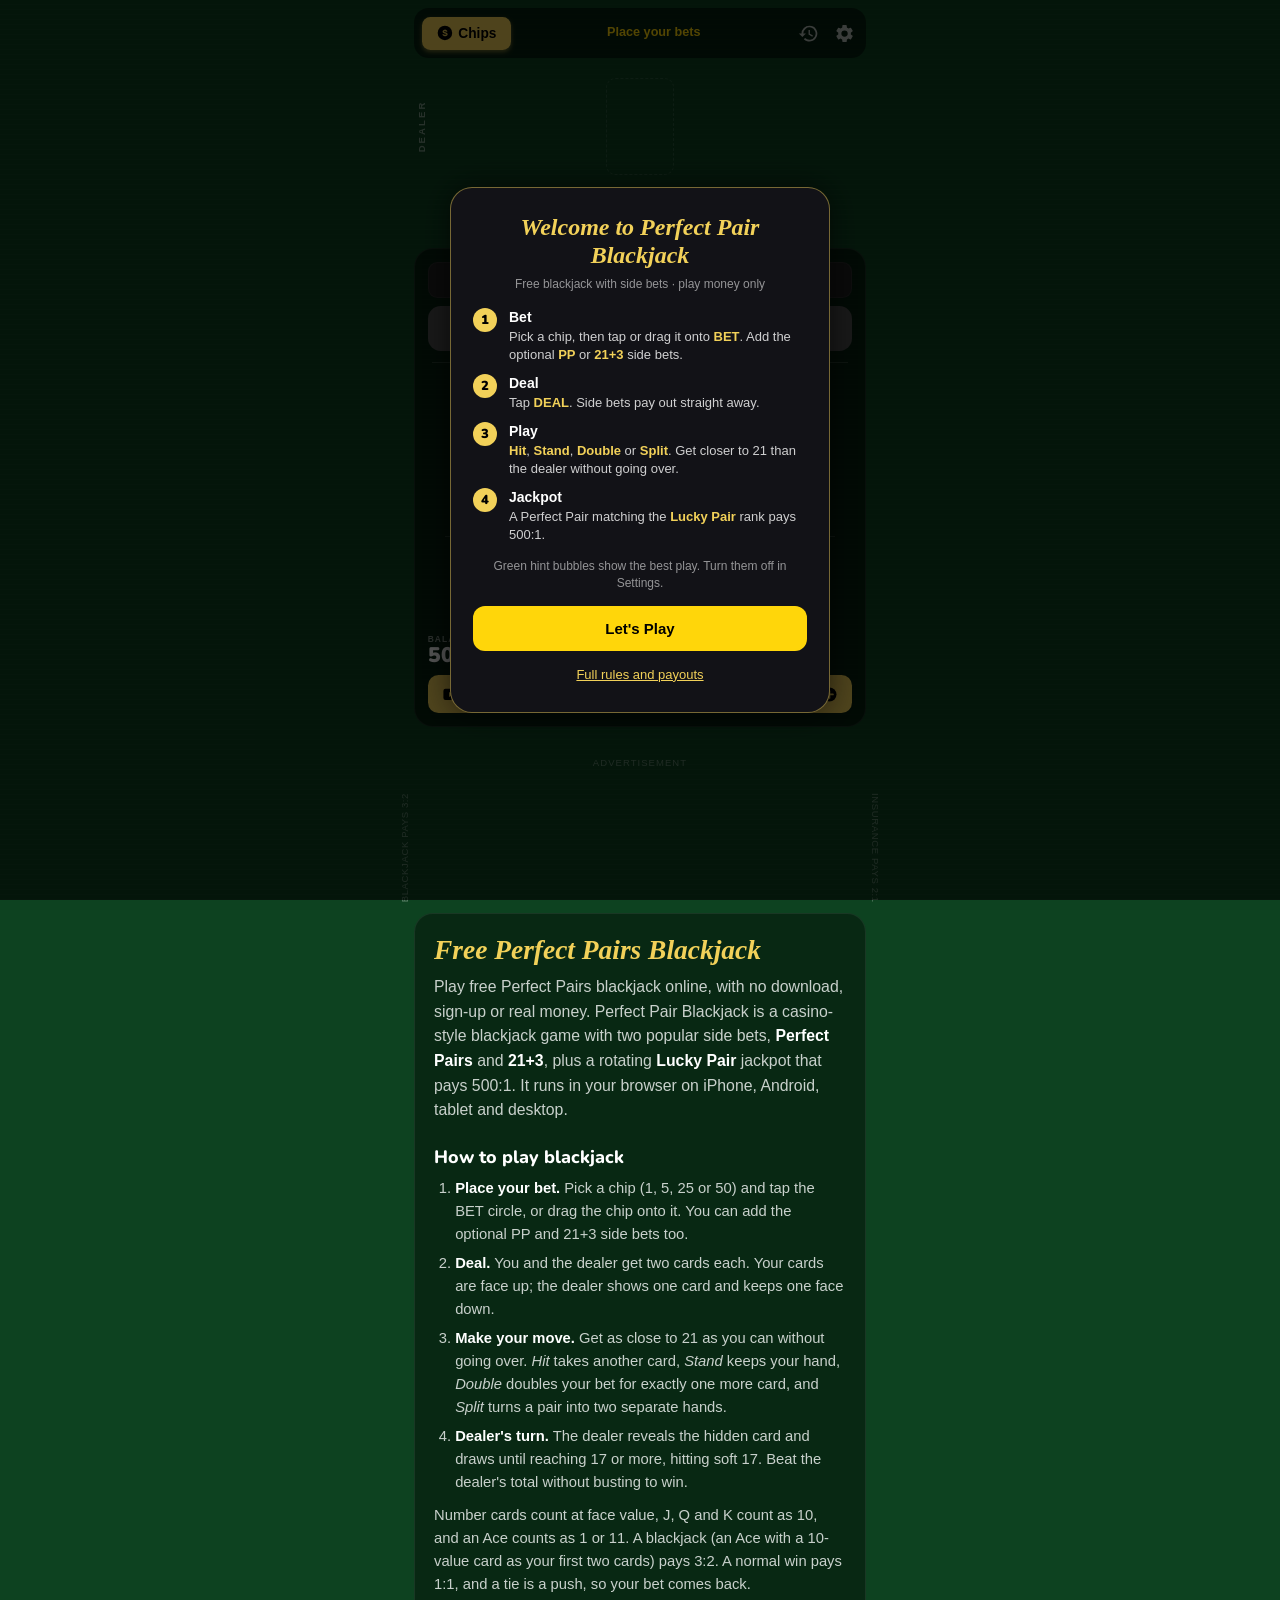
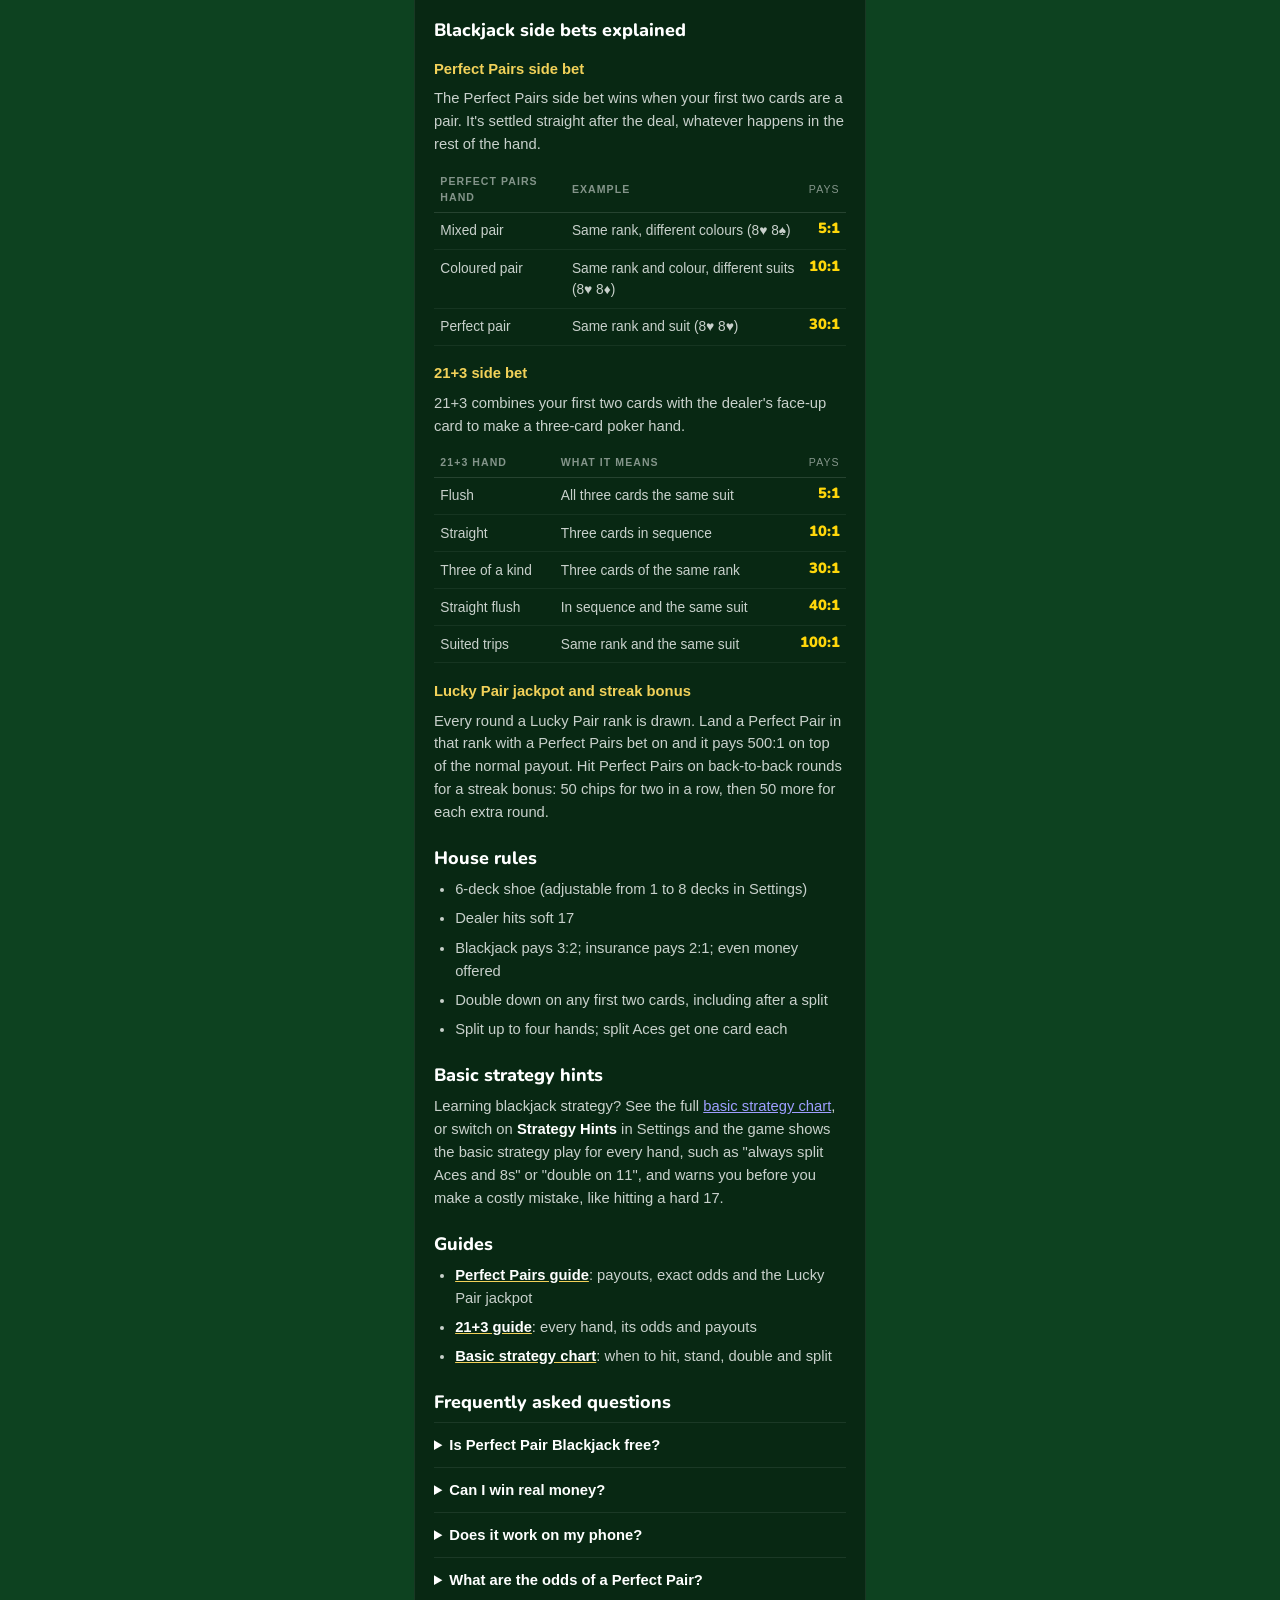
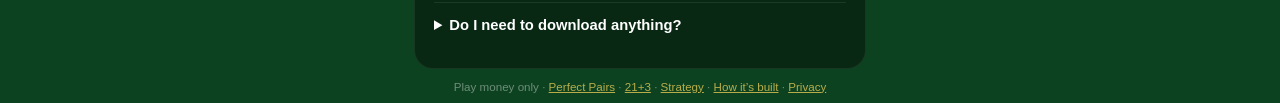
==== commit 07fc3b4b: "v1.1.5: add tech stack page and link it from the site footer Co-Authored-By: Claude Opus 5.5 <norepl" ====
--- a/index.html
+++ b/index.html
@@ -220,6 +220,7 @@
 .phand .hl{font-size:10px;font-weight:600;color:rgba(255,255,255,.5)} .phand .hl.on{color:var(--yellow)}
 
 /* action buttons */
+#actions{transition:opacity .2s}
 .actions{display:flex;flex-direction:column;align-items:center;gap:8px;margin:4px 0;animation:slideUp .22s ease-out both}
 @keyframes slideUp{from{opacity:0;transform:translateY(16px)}to{opacity:1;transform:none}}
 .row{display:flex;gap:8px;justify-content:center}
@@ -323,6 +324,13 @@
 .seo ul.guides a{color:var(--gold-hi)}
 .sitefoot{margin-top:10px;text-align:center;font-size:11px;color:rgba(255,255,255,.4)}
 .sitefoot a{color:rgba(242,209,89,.75)}
+.guide{display:flex;align-items:center;gap:12px;padding:12px 16px;text-decoration:none;color:#fff}
+.guide + .guide{border-top:1px solid rgba(255,255,255,.06)}
+.guide .gi{flex:none;width:40px;height:40px;border-radius:10px;display:flex;align-items:center;justify-content:center;font:900 12px/1 var(--font-round);color:var(--c);background:color-mix(in srgb,var(--c) 15%,transparent);border:1px solid color-mix(in srgb,var(--c) 45%,transparent)}
+.guide .g{flex:1;min-width:0;display:flex;flex-direction:column;gap:2px}
+.guide .nm{font-size:15px;font-weight:600} .guide .ds{font-size:11px;color:rgba(255,255,255,.45)}
+.guide .chev{color:rgba(255,255,255,.35);font-size:22px;line-height:1}
+.guide:active{background:rgba(255,255,255,.05)}
 .privbtn{display:flex;align-items:center;justify-content:center;gap:8px;width:100%;box-sizing:border-box;padding:12px 14px;border-radius:11px;background:var(--gold-hi);color:#000;font-size:15px;font-weight:700;text-decoration:none}
 .privbtn.sec{margin-top:10px;background:transparent;color:var(--gold-hi);border:1.5px solid rgba(242,209,89,.55)}
 .adwrap{margin-top:28px;display:flex;flex-direction:column;align-items:center;gap:2px}
@@ -524,7 +532,7 @@
     <details><summary>What are the odds of a Perfect Pair?</summary><p>With a six-deck shoe, about 7% of starting hands are a pair of some kind, and about 1.6% (roughly 1 in 60) are a perfect pair of identical cards. That's why a perfect pair pays 30:1.</p></details>
     <details><summary>Do I need to download anything?</summary><p>No. The game runs entirely in your web browser, with nothing to install and no account to create. Your chip balance and settings are saved in your browser, so they're still there when you come back.</p></details>
   </article>
-  <footer class="layer sitefoot">Play money only · <a href="perfect-pairs.html">Perfect Pairs</a> · <a href="21-plus-3.html">21+3</a> · <a href="basic-strategy.html">Strategy</a> · <a href="privacy.html">Privacy</a></footer>
+  <footer class="layer sitefoot">Play money only · <a href="perfect-pairs.html">Perfect Pairs</a> · <a href="21-plus-3.html">21+3</a> · <a href="basic-strategy.html">Strategy</a> · <a href="tech-stack.html">How it’s built</a> · <a href="privacy.html">Privacy</a></footer>
 </div>
 <div class="rotate-hint" aria-hidden="true"><svg width="44" height="44" viewBox="0 0 24 24" fill="none" stroke="currentColor" stroke-width="1.8" stroke-linecap="round" stroke-linejoin="round"><rect x="7" y="2" width="10" height="20" rx="2"/><path d="M11 18h2"/></svg>Turn your phone upright<small>Perfect Pair Blackjack is made for portrait</small></div>
 <div id="overlays"></div>
@@ -828,6 +836,7 @@
   await step(S.dealer, true);
   for (const h of S.hands) await step(h, true);
   await step(S.dealer, false);
+  await waitForReveal();
   S.animating = false;
   await postDealChecks();
 }
@@ -861,33 +870,40 @@
   else if (bestValue(h) === 21) { h.hasActed = true; advance(); }
   else S.message = `${S.hands.length > 1 ? `Hand ${S.idx + 1}: ` : ''}Your move (${bestValue(h)})`;
 }
-function hit() {
-  const h = currentHand(); if (S.phase !== 'playerTurn' || !h || h.hasActed) return;
-  h.cards.push(shoe.deal(true)); haptic(H.light); play('card');
+let busy = false;   // a card is being dealt to the player: buttons wait
+async function hit() {
+  const h = currentHand(); if (S.phase !== 'playerTurn' || !h || h.hasActed || busy) return;
+  busy = true;
+  h.cards.push(shoe.deal(true)); haptic(H.light); play('card'); render();
+  await waitForReveal(); busy = false;
   const v = bestValue(h);
   if (isBust(h)) { S.message = 'Bust!'; h.hasActed = true; haptic(H.heavy); advance(); }
   else if (v === 21) { h.hasActed = true; advance(); }
   else S.message = `Value: ${v}`;
   render();
 }
-function stand() { const h = currentHand(); if (S.phase !== 'playerTurn' || !h || h.hasActed) return; h.hasActed = true; haptic(H.medium); advance(); render(); }
-function doubleDown() {
-  const h = currentHand(); if (S.phase !== 'playerTurn' || !h || !canDouble(h)) return;
+function stand() { const h = currentHand(); if (S.phase !== 'playerTurn' || !h || h.hasActed || busy) return; h.hasActed = true; haptic(H.medium); advance(); render(); }
+async function doubleDown() {
+  const h = currentHand(); if (S.phase !== 'playerTurn' || !h || !canDouble(h) || busy) return;
   if (S.balance < h.bet) return triggerInsufficient();
+  busy = true;
   S.balance -= h.bet; h.bet *= 2; h.isDoubled = true; h.cards.push(shoe.deal(true)); h.hasActed = true;
-  haptic(H.medium); play('card');
+  haptic(H.medium); play('card'); render();
+  await waitForReveal(); busy = false;
   if (isBust(h)) { S.message = 'Double — Bust!'; haptic(H.heavy); }
   advance(); render();
 }
-function split() {
-  const h = currentHand(); if (S.phase !== 'playerTurn' || !h || !canSplit(h) || S.hands.length >= 4) return;
+async function split() {
+  const h = currentHand(); if (S.phase !== 'playerTurn' || !h || !canSplit(h) || S.hands.length >= 4 || busy) return;
   if (S.balance < h.bet) return triggerInsufficient();
+  busy = true;
   S.balance -= h.bet;
   const nh = newHand(h.bet); nh.isSplit = true; h.isSplit = true;
   nh.cards.push(h.cards.pop());
   h.cards.push(shoe.deal(true)); nh.cards.push(shoe.deal(true));
   S.hands.splice(S.idx + 1, 0, nh);
-  haptic(H.medium); play('card'); activate();
+  haptic(H.medium); play('card'); activate(); render();
+  await waitForReveal(); busy = false;
   if (h.cards[0].rank === 14) { h.hasActed = true; nh.hasActed = true; advance(); }  // split Aces get one card each
   else checkCurrent();
   render();
@@ -901,7 +917,7 @@
 /* dealer */
 async function flipHole() {
   const c = S.dealer.cards.find(c => !c.faceUp);
-  if (c) { await sleep(600); c.faceUp = true; play('card'); render(); await sleep(settings.anim ? 1000 : 600); S.dealerValueVisible = true; render(); }
+  if (c) { await sleep(600); c.faceUp = true; play('card'); render(); await waitForReveal(); if (!settings.anim) await sleep(600); S.dealerValueVisible = true; render(); }
 }
 async function revealAndFinish() { S.phase = 'dealerTurn'; render(); await flipHole(); await settleRound(); }
 let dealerRunning = false;
@@ -912,7 +928,8 @@
   const needs = S.hands.some(h => !isBust(h) && !h.surrendered && !isBlackjack(h));
   if (needs) {
     while (bestValue(S.dealer) < 17 || (bestValue(S.dealer) === 17 && isSoft(S.dealer))) {
-      await sleep(settings.anim ? speed(1100) : speed(650)); S.dealer.cards.push(shoe.deal(true)); play('card'); render();
+      await sleep(settings.anim ? speed(450) : speed(650)); S.dealer.cards.push(shoe.deal(true)); play('card'); render();
+      await waitForReveal();
     }
   }
   await sleep(400);
@@ -1032,6 +1049,7 @@
 }
 
 function newRound() {
+  shown.clear(); revealed.clear(); pendingFlips = 0; busy = false;
   S.chipHistory = []; S.resultToast = null; S.bigWin = null; S.phase = 'betting'; S.dealer = newHand(); S.results = {};
   S.showInsurance = false; S.showSideBet = false; S.sideBetMessage = ''; S.dealerValueVisible = false; S.idx = 0;
   S.ppToast = null; S.ppSettled = 0; S.t21Toast = null; S.t21Settled = 0;
@@ -1168,12 +1186,24 @@
   return el;
 }
 const revealed = new Set();   // cards already shown face-up (e.g. the card moved by a split) don't animate again
+const shown = new Set();      // cards whose turn-over has finished: totals only count these
+let pendingFlips = 0;
 function turnOver(el) {
-  revealed.add(el.dataset.id);
-  if (!settings.anim) { el.classList.add('up'); return; }
+  const id = el.dataset.id;
+  revealed.add(id);
+  if (!settings.anim) { el.classList.add('up'); shown.add(id); return; }
   el.classList.add('flipping');
-  setTimeout(() => { el.classList.add('up'); el.classList.remove('flipping'); }, 920);
-}
+  setTimeout(() => { el.classList.add('up'); el.classList.remove('flipping'); shown.add(id); pendingFlips = Math.max(0, pendingFlips - 1); render(); }, 920);
+}
+// resolves once every card on the table has finished turning over
+function waitForReveal() {
+  return new Promise(res => {
+    const t0 = Date.now();
+    (function check() { if (pendingFlips === 0 || Date.now() - t0 > 4000) { pendingFlips = 0; res(); } else setTimeout(check, 40); })();
+  });
+}
+// what the player can see: face-down or still-turning cards don't count yet
+const visibleHand = h => ({ ...h, cards: h.cards.filter(c => c.faceUp && (shown.has(c.id) || !settings.anim)) });
 function reconcileCards(container, hand, w, h) {
   container.style.width = (w + Math.max(hand.cards.length - 1, 0) * w * .45) + 'px';
   container.style.height = h + 'px';
@@ -1185,9 +1215,10 @@
       el = cardEl(card, w, h);
       if (revealed.has(card.id)) el.classList.add('up', 'nodeal');
       container.appendChild(el);
-      if (card.faceUp && !revealed.has(card.id)) setTimeout(() => turnOver(el), settings.anim ? 560 : 0);
+      if (card.faceUp && !revealed.has(card.id)) { if (settings.anim) pendingFlips++; setTimeout(() => turnOver(el), settings.anim ? 560 : 0); }
+      else if (revealed.has(card.id)) shown.add(card.id);
       el._up = card.faceUp;
-    } else if (el._up !== card.faceUp) { el._up = card.faceUp; if (card.faceUp) turnOver(el); else el.classList.remove('up'); }
+    } else if (el._up !== card.faceUp) { el._up = card.faceUp; if (card.faceUp) { if (settings.anim) pendingFlips++; turnOver(el); } else el.classList.remove('up'); }
     el.style.cssText = `left:${i * w * .45}px;width:${w}px;height:${h}px;--cw:${w}px;z-index:${i}`;
     el.setAttribute('aria-label', card.faceUp ? `${rankDisplay(card.rank)} of ${SUITS[card.suit].k}` : 'face-down card');
     keep.add(card.id);
@@ -1196,9 +1227,10 @@
 }
 function handMeta(hand, showValue, active, result) {
   let s = '';
+  hand = visibleHand(hand);
   if (showValue && hand.cards.length) {
     const v = bestValue(hand), bust = isBust(hand);
-    s += `<div class="valpill${active ? ' active' : ''}"><span class="v${bust ? ' bust' : ''}">${v}</span>${isSoft(hand) && !bust ? '<span class="soft">soft</span>' : ''}${isBlackjack(hand) ? '<span class="bj">BJ!</span>' : ''}</div>`;
+    s += `<div class="valpill${active ? ' active' : ''}"><span class="v${bust ? ' bust' : ''}">${v}</span>${isSoft(hand) && !bust && v < 21 ? '<span class="soft">soft</span>' : ''}${isBlackjack(hand) ? '<span class="bj">BJ!</span>' : ''}</div>`;
   }
   if (result) s += `<div class="badge ${result}">${RESULT_TEXT[result]}</div>`;
   return s;
@@ -1253,7 +1285,8 @@
     (S.luckySpinning ? ICON.spin(11) : '<span class="note">matches Perfect Pair for 500:1</span>'));
 }
 function renderActions() {
-  if (S.phase !== 'playerTurn') { setHTML($('actions'), ''); return; }
+  if (S.phase !== 'playerTurn' || busy) { setHTML($('actions'), S.phase === 'playerTurn' ? $('actions')._h || '' : ''); if (busy) { $('actions').style.pointerEvents = 'none'; $('actions').style.opacity = '.55'; } return; }
+  $('actions').style.pointerEvents = ''; $('actions').style.opacity = '';
   const h = currentHand(), hint = strategyHint();
   const col = { good: '#1aa64d', caution: '#d98c1a', danger: '#d92626' };
   const hintIcon = hint ? (hint.level === 'danger' ? ICON.warn(11) : hint.level === 'caution' ? ICON.bulb(11) : ICON.check(11)) : '';
@@ -1419,10 +1452,15 @@
         <div class="sect">AUDIO</div><div class="group"><label class="srow" for="set-sound"><div class="g"><div class="nm">Sound Effects</div></div>${tg('set-sound', settings.sound)}</label></div>
         <div class="sect">STRATEGY</div><div class="group"><label class="srow" for="set-hints"><div class="g"><div class="nm">Strategy Hints</div><div class="ds">Shows recommended play &amp; warns on bad moves</div></div>${tg('set-hints', settings.hints)}</label></div>
         <div class="sect">GAMEPLAY</div><div class="group">
-          <div class="srow"><div class="g"><div class="nm">Deal Speed</div><div class="ds" id="speed-lbl">${spl}</div></div><input type="range" id="set-speed" min="0.15" max="0.65" step="0.1" value="${sp}" aria-label="Deal speed"></div>
+          <div class="srow"><div class="g"><div class="nm">Deal Speed</div><div class="ds" id="speed-lbl">${spl}</div></div><input type="range" id="set-speed" min="0.15" max="0.65" step="0.1" value="${(0.8 - sp).toFixed(2)}" aria-label="Deal speed, slower to faster"></div>
           <label class="srow" for="set-anim"><div class="g"><div class="nm">Card Animations</div></div>${tg('set-anim', settings.anim)}</label>
           <div class="srow"><div class="g"><div class="nm">Shoe Size</div><div class="ds">${settings.decks} decks · reshuffles below 52 cards</div></div>
             <select id="set-decks" aria-label="Shoe size">${[1, 2, 4, 6, 8].map(n => `<option value="${n}" ${n === settings.decks ? 'selected' : ''}>${n}</option>`).join('')}</select></div>
+        </div>
+        <div class="sect">GUIDES</div><div class="group guidegrp">
+          <a class="guide" href="perfect-pairs.html"><span class="gi" style="--c:var(--orange)">PP</span><span class="g"><span class="nm">Perfect Pairs guide</span><span class="ds">Payouts, exact odds and the Lucky Pair</span></span><span class="chev">›</span></a>
+          <a class="guide" href="21-plus-3.html"><span class="gi" style="--c:var(--cyan)">21+3</span><span class="g"><span class="nm">21+3 guide</span><span class="ds">Every hand, its odds and payouts</span></span><span class="chev">›</span></a>
+          <a class="guide" href="basic-strategy.html"><span class="gi" style="--c:#33bf59;font-size:22px">♠</span><span class="g"><span class="nm">Basic strategy chart</span><span class="ds">When to hit, stand, double and split</span></span><span class="chev">›</span></a>
         </div>
         <div class="sect">HOW TO PLAY</div><button class="privbtn sec" data-act="show-intro" style="margin:0 0 10px">Show the quick guide again</button><div class="group">
           ${how('var(--yellow)', '$', 'Place Your Bet', 'Tap a chip to select it, then tap the bet circle or drag chips directly onto it. Add PP or 21+3 side bets in the boxes below.')}
@@ -1531,7 +1569,7 @@
 });
 document.addEventListener('input', e => {
   if (e.target.id === 'set-speed') {
-    const v = Math.round(+e.target.value * 100) / 100; saveSetting('dealSpeed', 'bj.dealSpeed', v);
+    const v = Math.round((0.8 - +e.target.value) * 100) / 100; saveSetting('dealSpeed', 'bj.dealSpeed', v);   // slider: left slow, right fast
     const l = $('speed-lbl'); if (l) l.textContent = v < .2 ? 'Very Fast' : v < .3 ? 'Fast' : v < .45 ? 'Normal' : v < .55 ? 'Slow' : 'Very Slow';
   }
 });
@@ -1577,7 +1615,7 @@
 /* fit to screen: the table is designed at 390×852 (an iPhone in portrait) and scaled to whatever
    screen it's on, so the whole game fits without scrolling. Phones fill the width; tablets and
    laptops get a bigger table. The ad and footer sit just below the fold. */
-const APP_VERSION = '1.1.0';
+const APP_VERSION = '1.1.5';
 const DESIGN_W = 390, DESIGN_H = 852, MIN_Z = 0.78, MAX_Z = 1.45;
 function fitToScreen() {
   const app = $('app'), cs = getComputedStyle(document.documentElement);
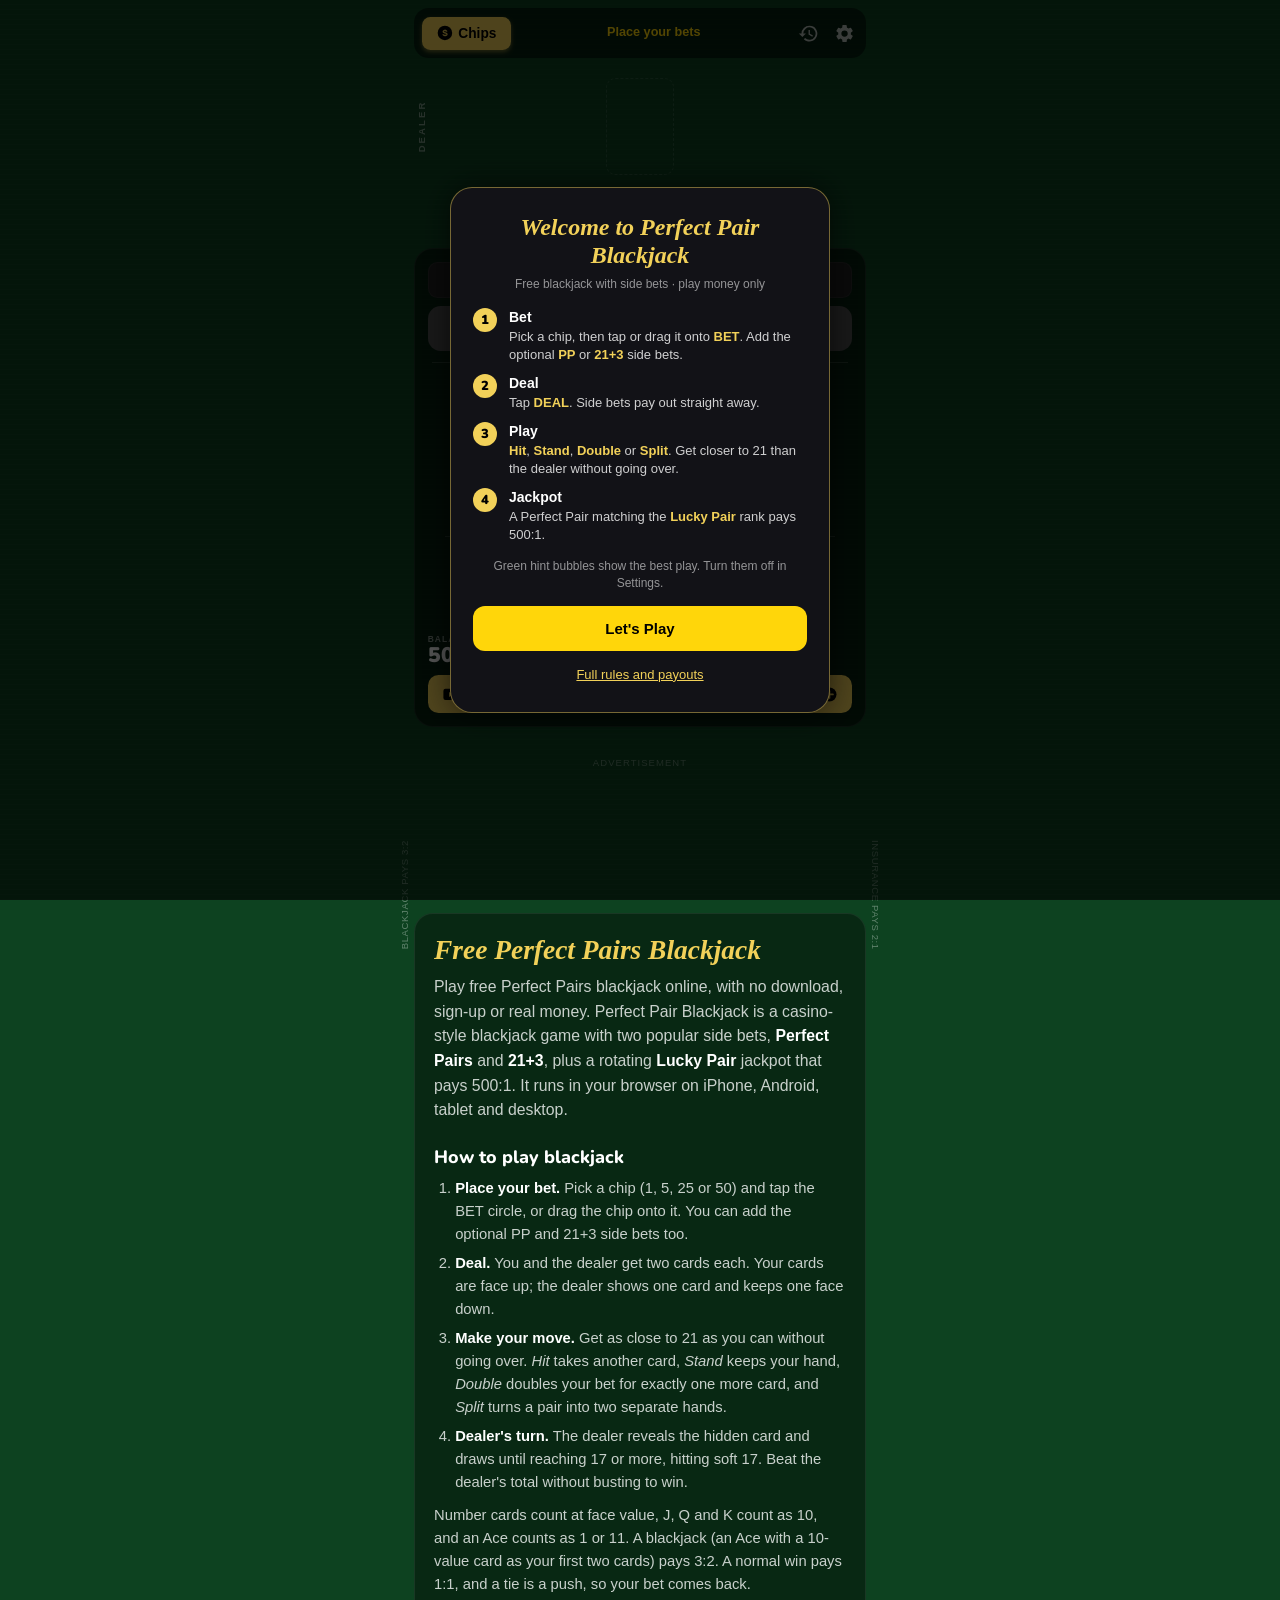
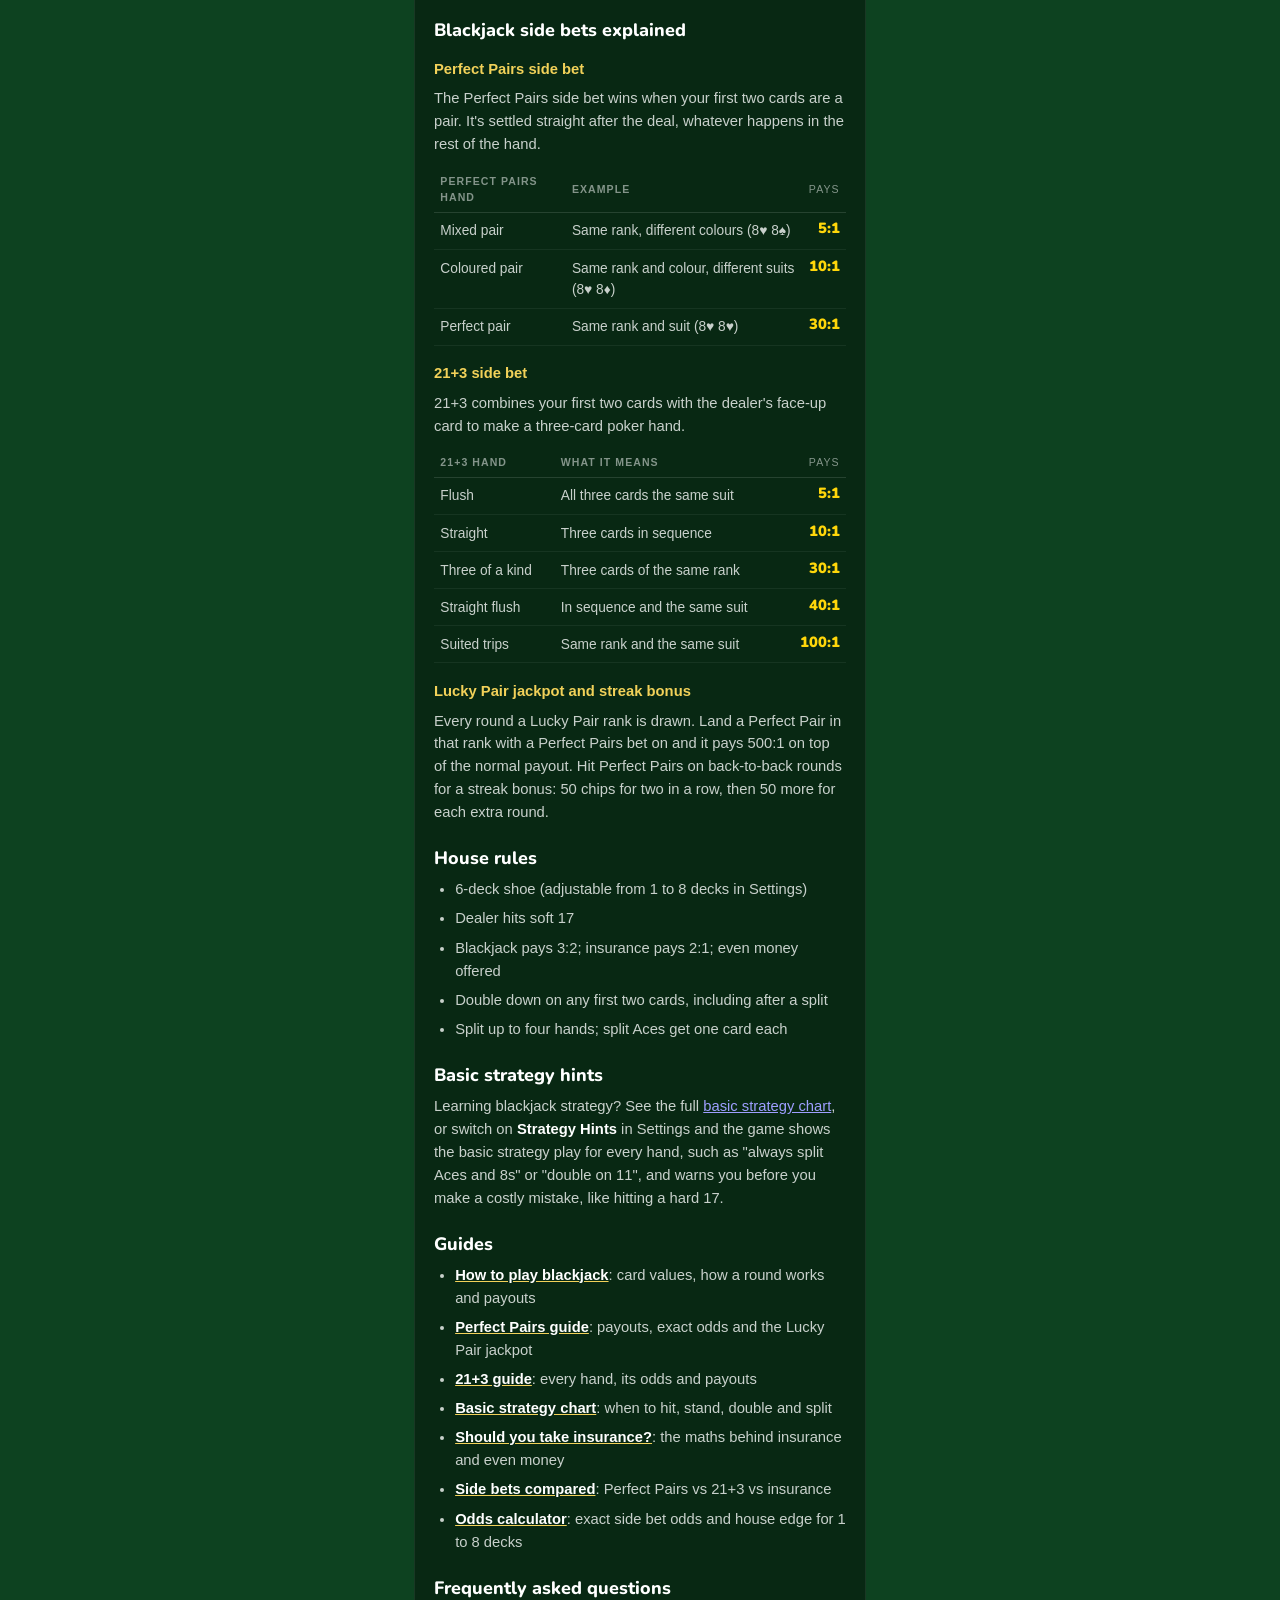
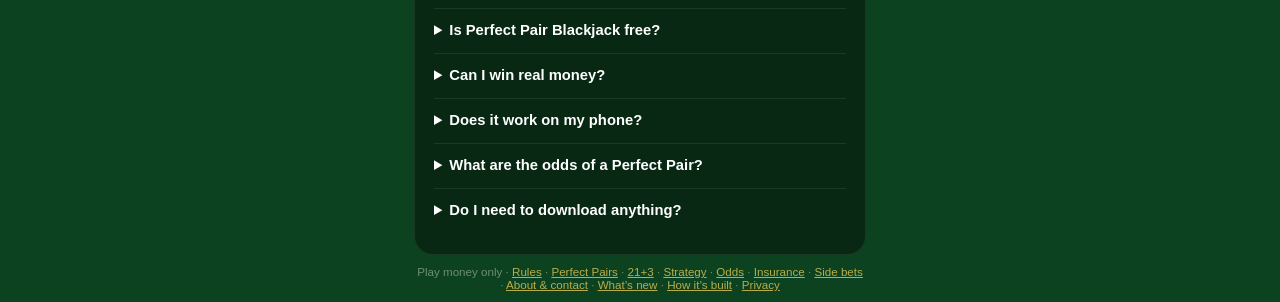
==== commit 37d9d2cc: "v1.2.0: add odds calculator, rules, insurance and side-bets guides, About & contact, and changelog C" ====
--- a/index.html
+++ b/index.html
@@ -520,9 +520,13 @@
 
     <h2>Guides</h2>
     <ul class="guides">
+      <li><a href="blackjack-rules.html"><strong>How to play blackjack</strong></a>: card values, how a round works and payouts</li>
       <li><a href="perfect-pairs.html"><strong>Perfect Pairs guide</strong></a>: payouts, exact odds and the Lucky Pair jackpot</li>
       <li><a href="21-plus-3.html"><strong>21+3 guide</strong></a>: every hand, its odds and payouts</li>
       <li><a href="basic-strategy.html"><strong>Basic strategy chart</strong></a>: when to hit, stand, double and split</li>
+      <li><a href="insurance.html"><strong>Should you take insurance?</strong></a>: the maths behind insurance and even money</li>
+      <li><a href="side-bets-compared.html"><strong>Side bets compared</strong></a>: Perfect Pairs vs 21+3 vs insurance</li>
+      <li><a href="odds-calculator.html"><strong>Odds calculator</strong></a>: exact side bet odds and house edge for 1 to 8 decks</li>
     </ul>
 
     <h2>Frequently asked questions</h2>
@@ -532,7 +536,7 @@
     <details><summary>What are the odds of a Perfect Pair?</summary><p>With a six-deck shoe, about 7% of starting hands are a pair of some kind, and about 1.6% (roughly 1 in 60) are a perfect pair of identical cards. That's why a perfect pair pays 30:1.</p></details>
     <details><summary>Do I need to download anything?</summary><p>No. The game runs entirely in your web browser, with nothing to install and no account to create. Your chip balance and settings are saved in your browser, so they're still there when you come back.</p></details>
   </article>
-  <footer class="layer sitefoot">Play money only · <a href="perfect-pairs.html">Perfect Pairs</a> · <a href="21-plus-3.html">21+3</a> · <a href="basic-strategy.html">Strategy</a> · <a href="tech-stack.html">How it’s built</a> · <a href="privacy.html">Privacy</a></footer>
+  <footer class="layer sitefoot">Play money only · <a href="blackjack-rules.html">Rules</a> · <a href="perfect-pairs.html">Perfect Pairs</a> · <a href="21-plus-3.html">21+3</a> · <a href="basic-strategy.html">Strategy</a> · <a href="odds-calculator.html">Odds</a> · <a href="insurance.html">Insurance</a> · <a href="side-bets-compared.html">Side bets</a> · <a href="about.html">About &amp; contact</a> · <a href="changelog.html">What’s new</a> · <a href="tech-stack.html">How it’s built</a> · <a href="privacy.html">Privacy</a></footer>
 </div>
 <div class="rotate-hint" aria-hidden="true"><svg width="44" height="44" viewBox="0 0 24 24" fill="none" stroke="currentColor" stroke-width="1.8" stroke-linecap="round" stroke-linejoin="round"><rect x="7" y="2" width="10" height="20" rx="2"/><path d="M11 18h2"/></svg>Turn your phone upright<small>Perfect Pair Blackjack is made for portrait</small></div>
 <div id="overlays"></div>
@@ -1458,9 +1462,11 @@
             <select id="set-decks" aria-label="Shoe size">${[1, 2, 4, 6, 8].map(n => `<option value="${n}" ${n === settings.decks ? 'selected' : ''}>${n}</option>`).join('')}</select></div>
         </div>
         <div class="sect">GUIDES</div><div class="group guidegrp">
+          <a class="guide" href="blackjack-rules.html"><span class="gi" style="--c:#fff">21</span><span class="g"><span class="nm">How to play</span><span class="ds">Rules, card values and payouts</span></span><span class="chev">›</span></a>
           <a class="guide" href="perfect-pairs.html"><span class="gi" style="--c:var(--orange)">PP</span><span class="g"><span class="nm">Perfect Pairs guide</span><span class="ds">Payouts, exact odds and the Lucky Pair</span></span><span class="chev">›</span></a>
           <a class="guide" href="21-plus-3.html"><span class="gi" style="--c:var(--cyan)">21+3</span><span class="g"><span class="nm">21+3 guide</span><span class="ds">Every hand, its odds and payouts</span></span><span class="chev">›</span></a>
           <a class="guide" href="basic-strategy.html"><span class="gi" style="--c:#33bf59;font-size:22px">♠</span><span class="g"><span class="nm">Basic strategy chart</span><span class="ds">When to hit, stand, double and split</span></span><span class="chev">›</span></a>
+          <a class="guide" href="odds-calculator.html"><span class="gi" style="--c:var(--gold-hi);font-size:18px">%</span><span class="g"><span class="nm">Odds calculator</span><span class="ds">Side bet odds for 1–8 decks</span></span><span class="chev">›</span></a>
         </div>
         <div class="sect">HOW TO PLAY</div><button class="privbtn sec" data-act="show-intro" style="margin:0 0 10px">Show the quick guide again</button><div class="group">
           ${how('var(--yellow)', '$', 'Place Your Bet', 'Tap a chip to select it, then tap the bet circle or drag chips directly onto it. Add PP or 21+3 side bets in the boxes below.')}
@@ -1477,7 +1483,9 @@
           <a class="privbtn" href="privacy.html"><svg width="16" height="16" viewBox="0 0 24 24" fill="none" stroke="currentColor" stroke-width="2" stroke-linejoin="round"><path d="M12 2.5l8 3v6c0 5-3.4 8.6-8 10-4.6-1.4-8-5-8-10v-6z"/><path d="M8.5 12l2.5 2.5 4.5-5" stroke-linecap="round"/></svg>View Privacy Policy</a>
           <button class="privbtn sec" data-act="cookie-settings"><svg width="16" height="16" viewBox="0 0 24 24" fill="currentColor"><path d="M12 2a10 10 0 1 0 10 10 4 4 0 0 1-5-5 4 4 0 0 1-5-5zM8 10.5a1.5 1.5 0 1 1 0-3 1.5 1.5 0 0 1 0 3zm1 6a1.5 1.5 0 1 1 0-3 1.5 1.5 0 0 1 0 3zm6 .5a1.5 1.5 0 1 1 0-3 1.5 1.5 0 0 1 0 3z"/></svg>Cookie &amp; Ad Settings</button></div>
         </div>
-        <div class="sect">ABOUT</div><div class="group"><div class="srow"><div class="g nm">Version</div><span style="color:rgba(255,255,255,.45)">${APP_VERSION} web</span></div><div class="srow"><div class="g nm">App</div><span style="color:rgba(255,255,255,.45);font-size:13px">Perfect Pair Blackjack</span></div></div>`);
+        <div class="sect">ABOUT</div><div class="group">
+          <a class="guide" href="changelog.html"><span class="g"><span class="nm">What’s new</span><span class="ds">Every update, newest first</span></span><span class="chev">›</span></a>
+          <a class="guide" href="about.html"><span class="g"><span class="nm">About &amp; contact</span><span class="ds">Report a bug or suggest a feature</span></span><span class="chev">›</span></a><div class="srow"><div class="g nm">Version</div><span style="color:rgba(255,255,255,.45)">${APP_VERSION} web</span></div><div class="srow"><div class="g nm">App</div><span style="color:rgba(255,255,255,.45);font-size:13px">Perfect Pair Blackjack</span></div></div>`);
     }
     case 'store': {
       const broke = S.balance + totalBet() < 25;
@@ -1615,7 +1623,7 @@
 /* fit to screen: the table is designed at 390×852 (an iPhone in portrait) and scaled to whatever
    screen it's on, so the whole game fits without scrolling. Phones fill the width; tablets and
    laptops get a bigger table. The ad and footer sit just below the fold. */
-const APP_VERSION = '1.1.5';
+const APP_VERSION = '1.2.0';
 const DESIGN_W = 390, DESIGN_H = 852, MIN_Z = 0.78, MAX_Z = 1.45;
 function fitToScreen() {
   const app = $('app'), cs = getComputedStyle(document.documentElement);
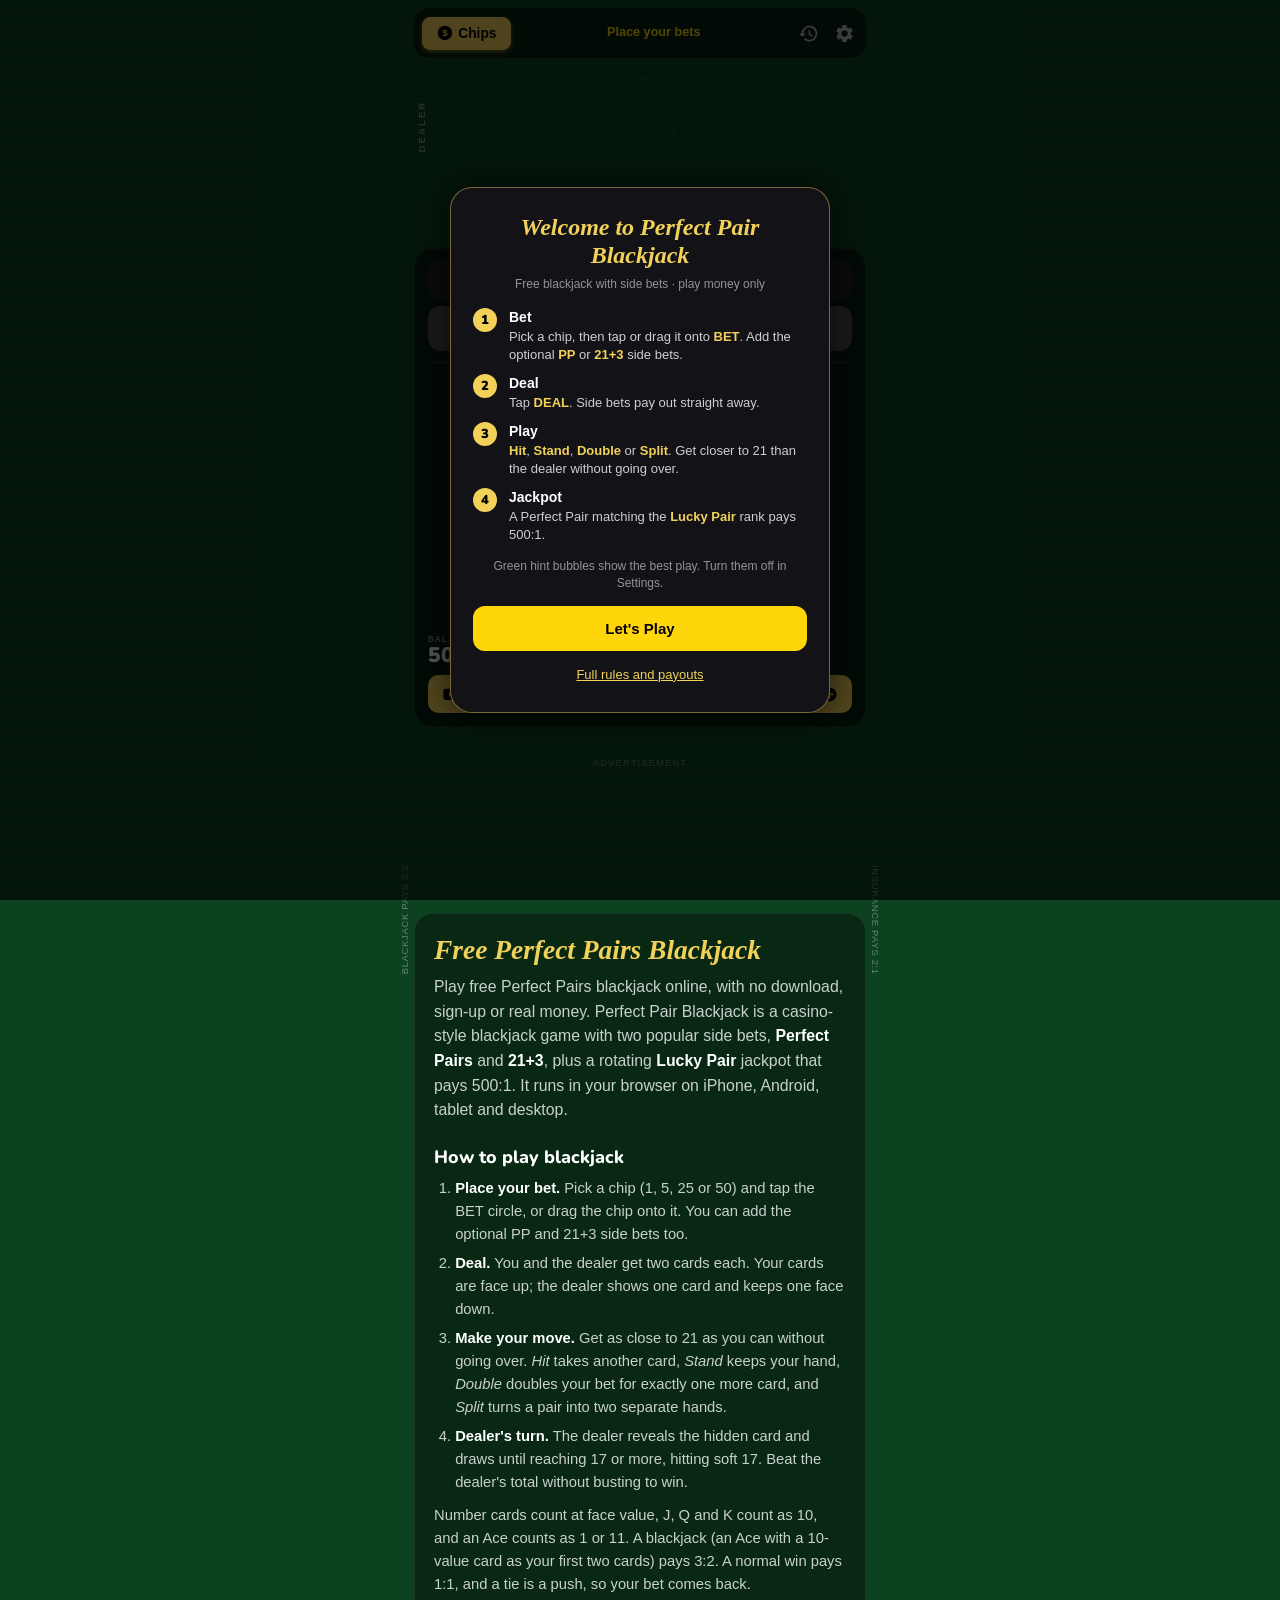
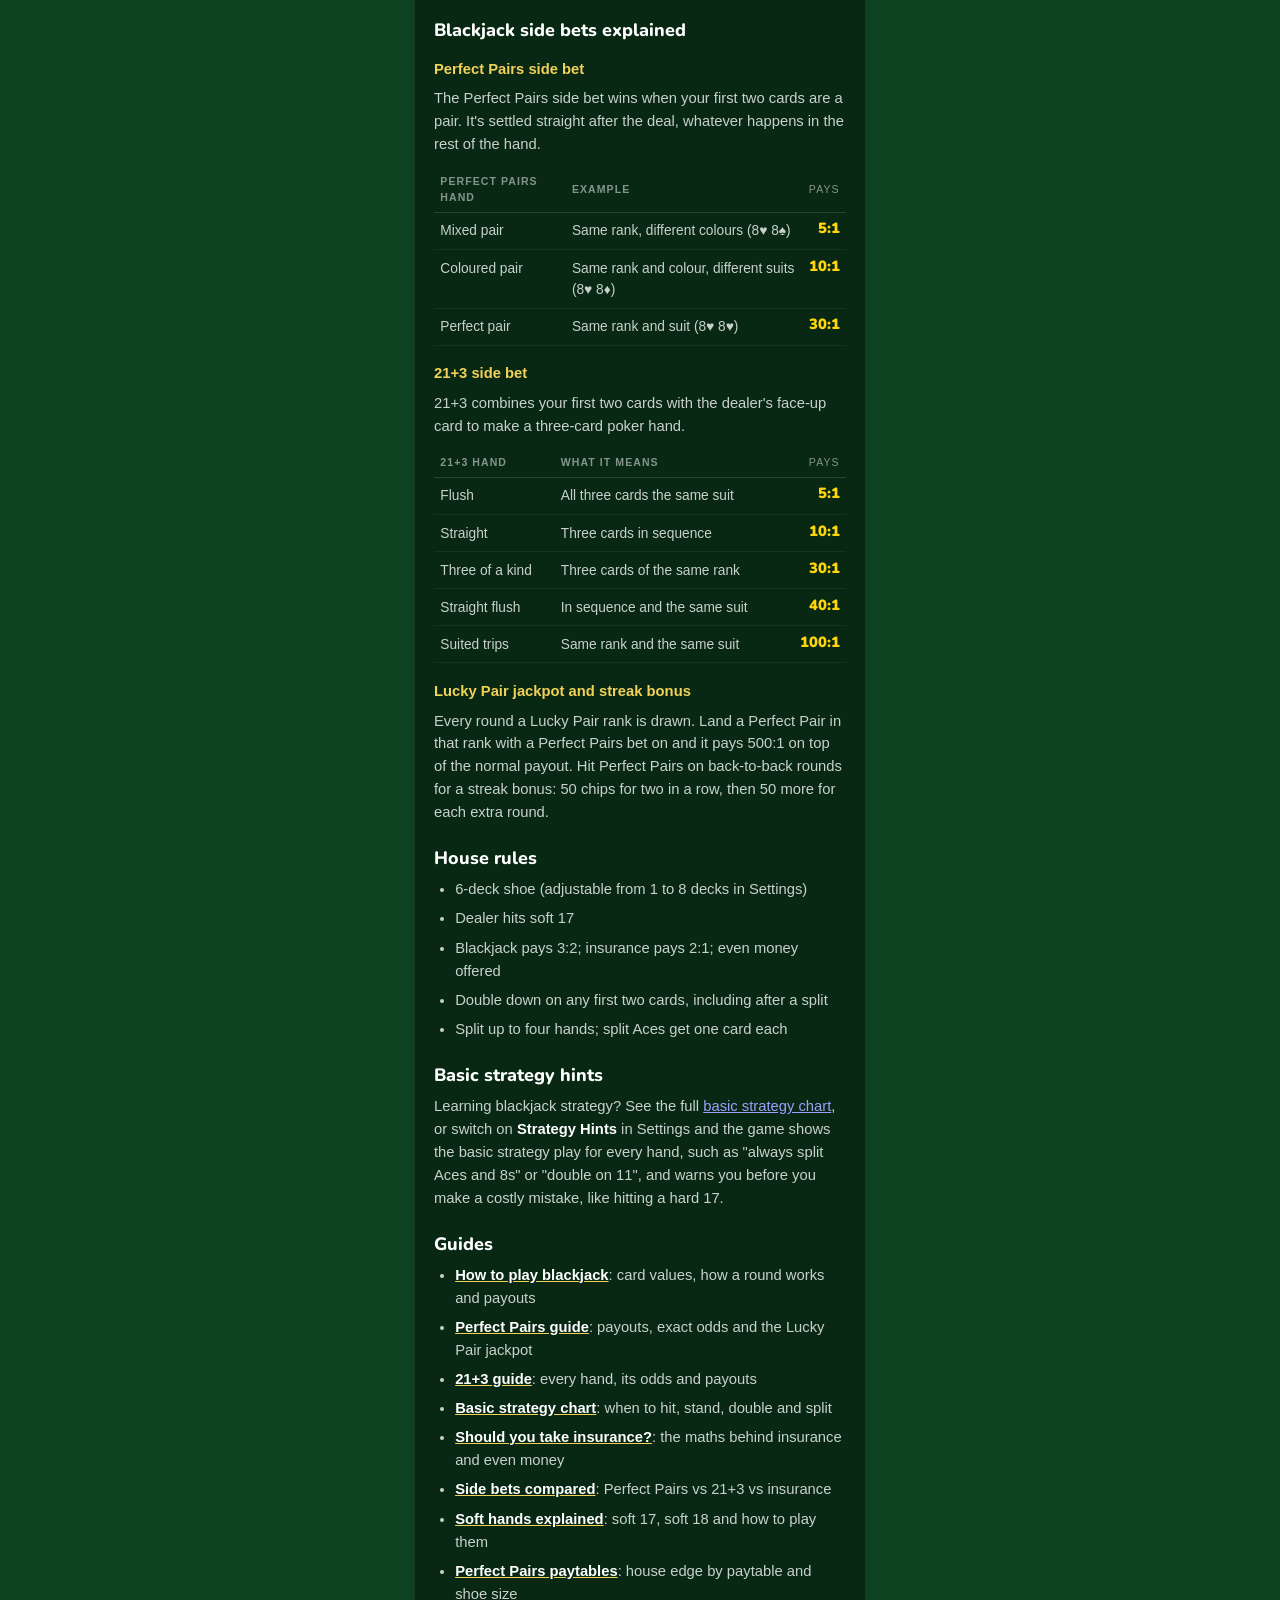
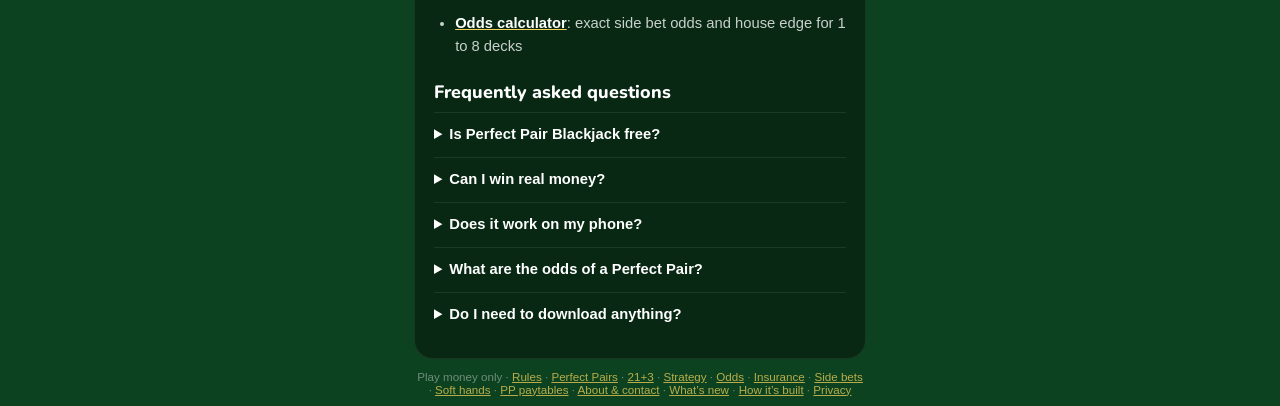
==== commit 213abdca: "v1.3.0: add soft hands and Perfect Pairs paytables guides Co-Authored-By: Claude Opus 5.5 <noreply@a" ====
--- a/index.html
+++ b/index.html
@@ -526,6 +526,8 @@
       <li><a href="basic-strategy.html"><strong>Basic strategy chart</strong></a>: when to hit, stand, double and split</li>
       <li><a href="insurance.html"><strong>Should you take insurance?</strong></a>: the maths behind insurance and even money</li>
       <li><a href="side-bets-compared.html"><strong>Side bets compared</strong></a>: Perfect Pairs vs 21+3 vs insurance</li>
+      <li><a href="soft-hands.html"><strong>Soft hands explained</strong></a>: soft 17, soft 18 and how to play them</li>
+      <li><a href="perfect-pairs-paytables.html"><strong>Perfect Pairs paytables</strong></a>: house edge by paytable and shoe size</li>
       <li><a href="odds-calculator.html"><strong>Odds calculator</strong></a>: exact side bet odds and house edge for 1 to 8 decks</li>
     </ul>
 
@@ -536,7 +538,7 @@
     <details><summary>What are the odds of a Perfect Pair?</summary><p>With a six-deck shoe, about 7% of starting hands are a pair of some kind, and about 1.6% (roughly 1 in 60) are a perfect pair of identical cards. That's why a perfect pair pays 30:1.</p></details>
     <details><summary>Do I need to download anything?</summary><p>No. The game runs entirely in your web browser, with nothing to install and no account to create. Your chip balance and settings are saved in your browser, so they're still there when you come back.</p></details>
   </article>
-  <footer class="layer sitefoot">Play money only · <a href="blackjack-rules.html">Rules</a> · <a href="perfect-pairs.html">Perfect Pairs</a> · <a href="21-plus-3.html">21+3</a> · <a href="basic-strategy.html">Strategy</a> · <a href="odds-calculator.html">Odds</a> · <a href="insurance.html">Insurance</a> · <a href="side-bets-compared.html">Side bets</a> · <a href="about.html">About &amp; contact</a> · <a href="changelog.html">What’s new</a> · <a href="tech-stack.html">How it’s built</a> · <a href="privacy.html">Privacy</a></footer>
+  <footer class="layer sitefoot">Play money only · <a href="blackjack-rules.html">Rules</a> · <a href="perfect-pairs.html">Perfect Pairs</a> · <a href="21-plus-3.html">21+3</a> · <a href="basic-strategy.html">Strategy</a> · <a href="odds-calculator.html">Odds</a> · <a href="insurance.html">Insurance</a> · <a href="side-bets-compared.html">Side bets</a> · <a href="soft-hands.html">Soft hands</a> · <a href="perfect-pairs-paytables.html">PP paytables</a> · <a href="about.html">About &amp; contact</a> · <a href="changelog.html">What’s new</a> · <a href="tech-stack.html">How it’s built</a> · <a href="privacy.html">Privacy</a></footer>
 </div>
 <div class="rotate-hint" aria-hidden="true"><svg width="44" height="44" viewBox="0 0 24 24" fill="none" stroke="currentColor" stroke-width="1.8" stroke-linecap="round" stroke-linejoin="round"><rect x="7" y="2" width="10" height="20" rx="2"/><path d="M11 18h2"/></svg>Turn your phone upright<small>Perfect Pair Blackjack is made for portrait</small></div>
 <div id="overlays"></div>
@@ -1466,6 +1468,7 @@
           <a class="guide" href="perfect-pairs.html"><span class="gi" style="--c:var(--orange)">PP</span><span class="g"><span class="nm">Perfect Pairs guide</span><span class="ds">Payouts, exact odds and the Lucky Pair</span></span><span class="chev">›</span></a>
           <a class="guide" href="21-plus-3.html"><span class="gi" style="--c:var(--cyan)">21+3</span><span class="g"><span class="nm">21+3 guide</span><span class="ds">Every hand, its odds and payouts</span></span><span class="chev">›</span></a>
           <a class="guide" href="basic-strategy.html"><span class="gi" style="--c:#33bf59;font-size:22px">♠</span><span class="g"><span class="nm">Basic strategy chart</span><span class="ds">When to hit, stand, double and split</span></span><span class="chev">›</span></a>
+          <a class="guide" href="soft-hands.html"><span class="gi" style="--c:#fff;font-size:16px">A,6</span><span class="g"><span class="nm">Soft hands explained</span><span class="ds">Soft 17, soft 18 and how to play them</span></span><span class="chev">›</span></a>
           <a class="guide" href="odds-calculator.html"><span class="gi" style="--c:var(--gold-hi);font-size:18px">%</span><span class="g"><span class="nm">Odds calculator</span><span class="ds">Side bet odds for 1–8 decks</span></span><span class="chev">›</span></a>
         </div>
         <div class="sect">HOW TO PLAY</div><button class="privbtn sec" data-act="show-intro" style="margin:0 0 10px">Show the quick guide again</button><div class="group">
@@ -1623,7 +1626,7 @@
 /* fit to screen: the table is designed at 390×852 (an iPhone in portrait) and scaled to whatever
    screen it's on, so the whole game fits without scrolling. Phones fill the width; tablets and
    laptops get a bigger table. The ad and footer sit just below the fold. */
-const APP_VERSION = '1.2.0';
+const APP_VERSION = '1.3.0';
 const DESIGN_W = 390, DESIGN_H = 852, MIN_Z = 0.78, MAX_Z = 1.45;
 function fitToScreen() {
   const app = $('app'), cs = getComputedStyle(document.documentElement);
